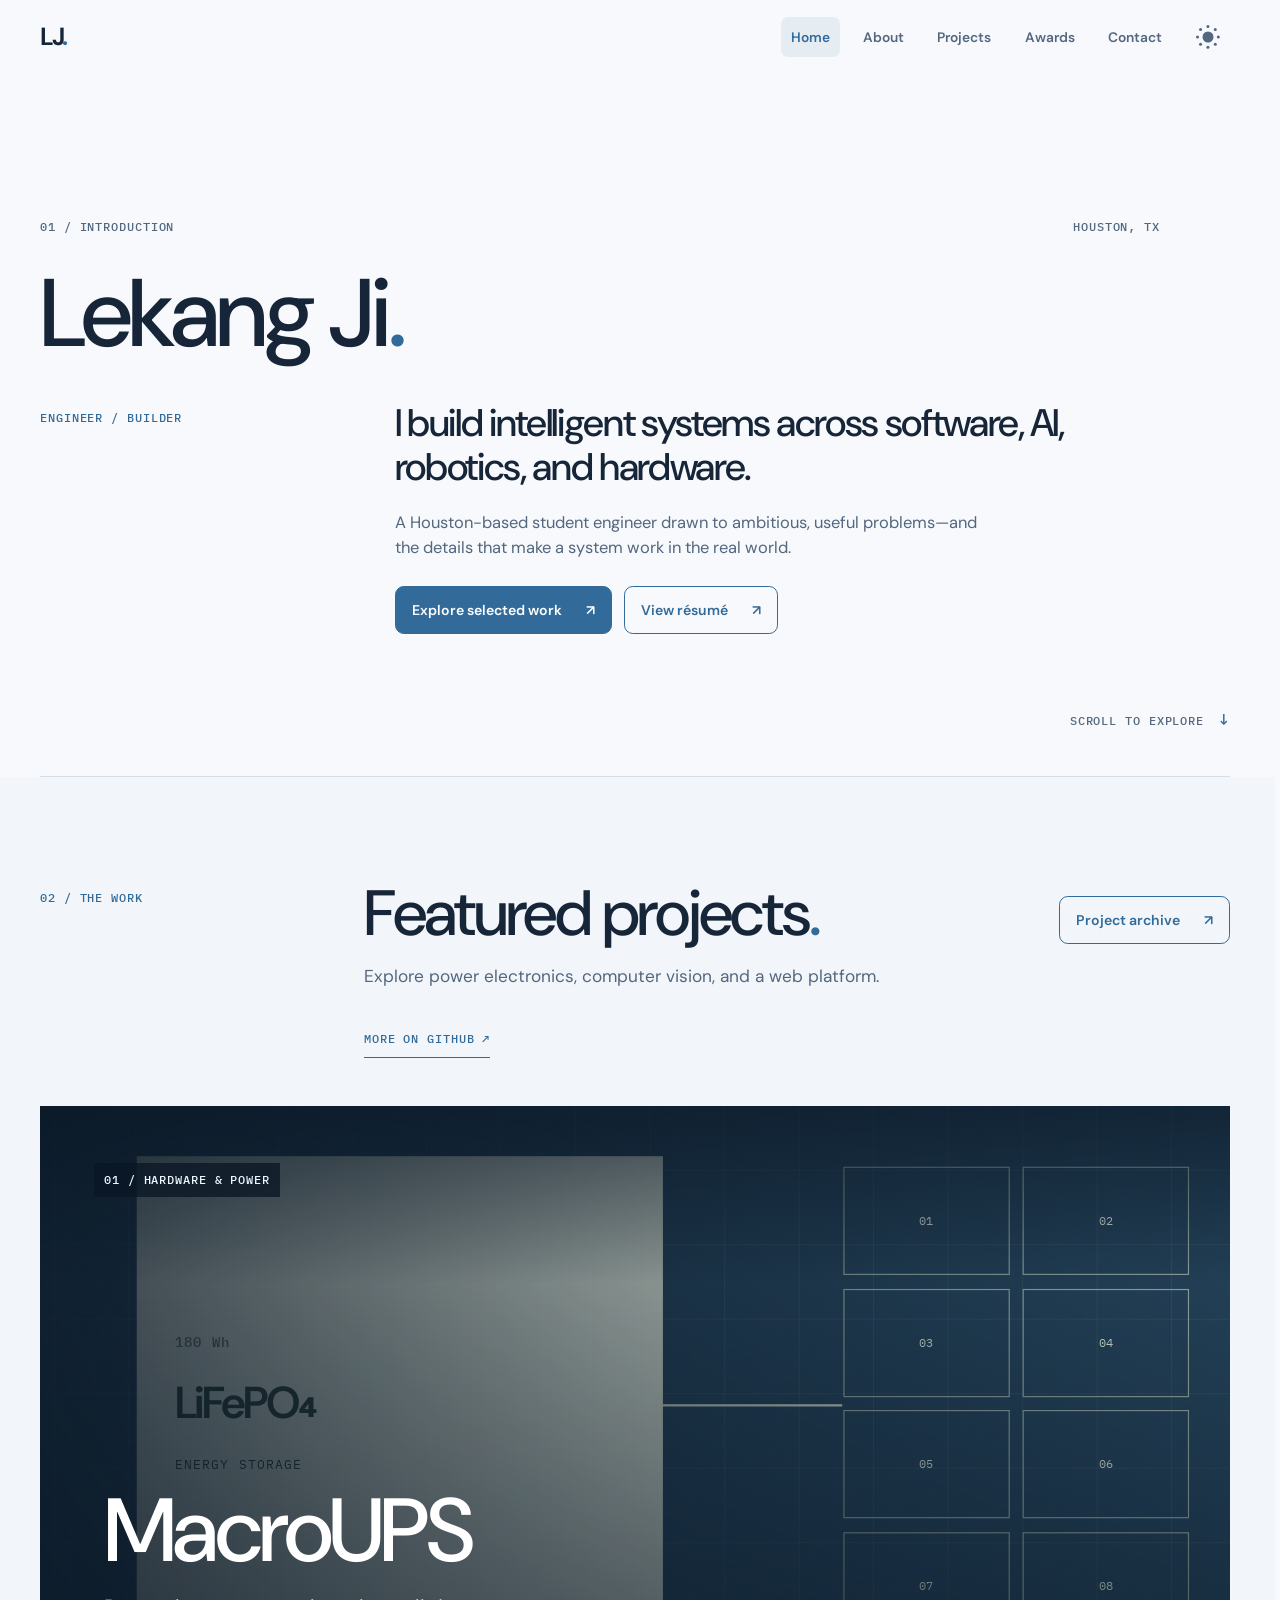
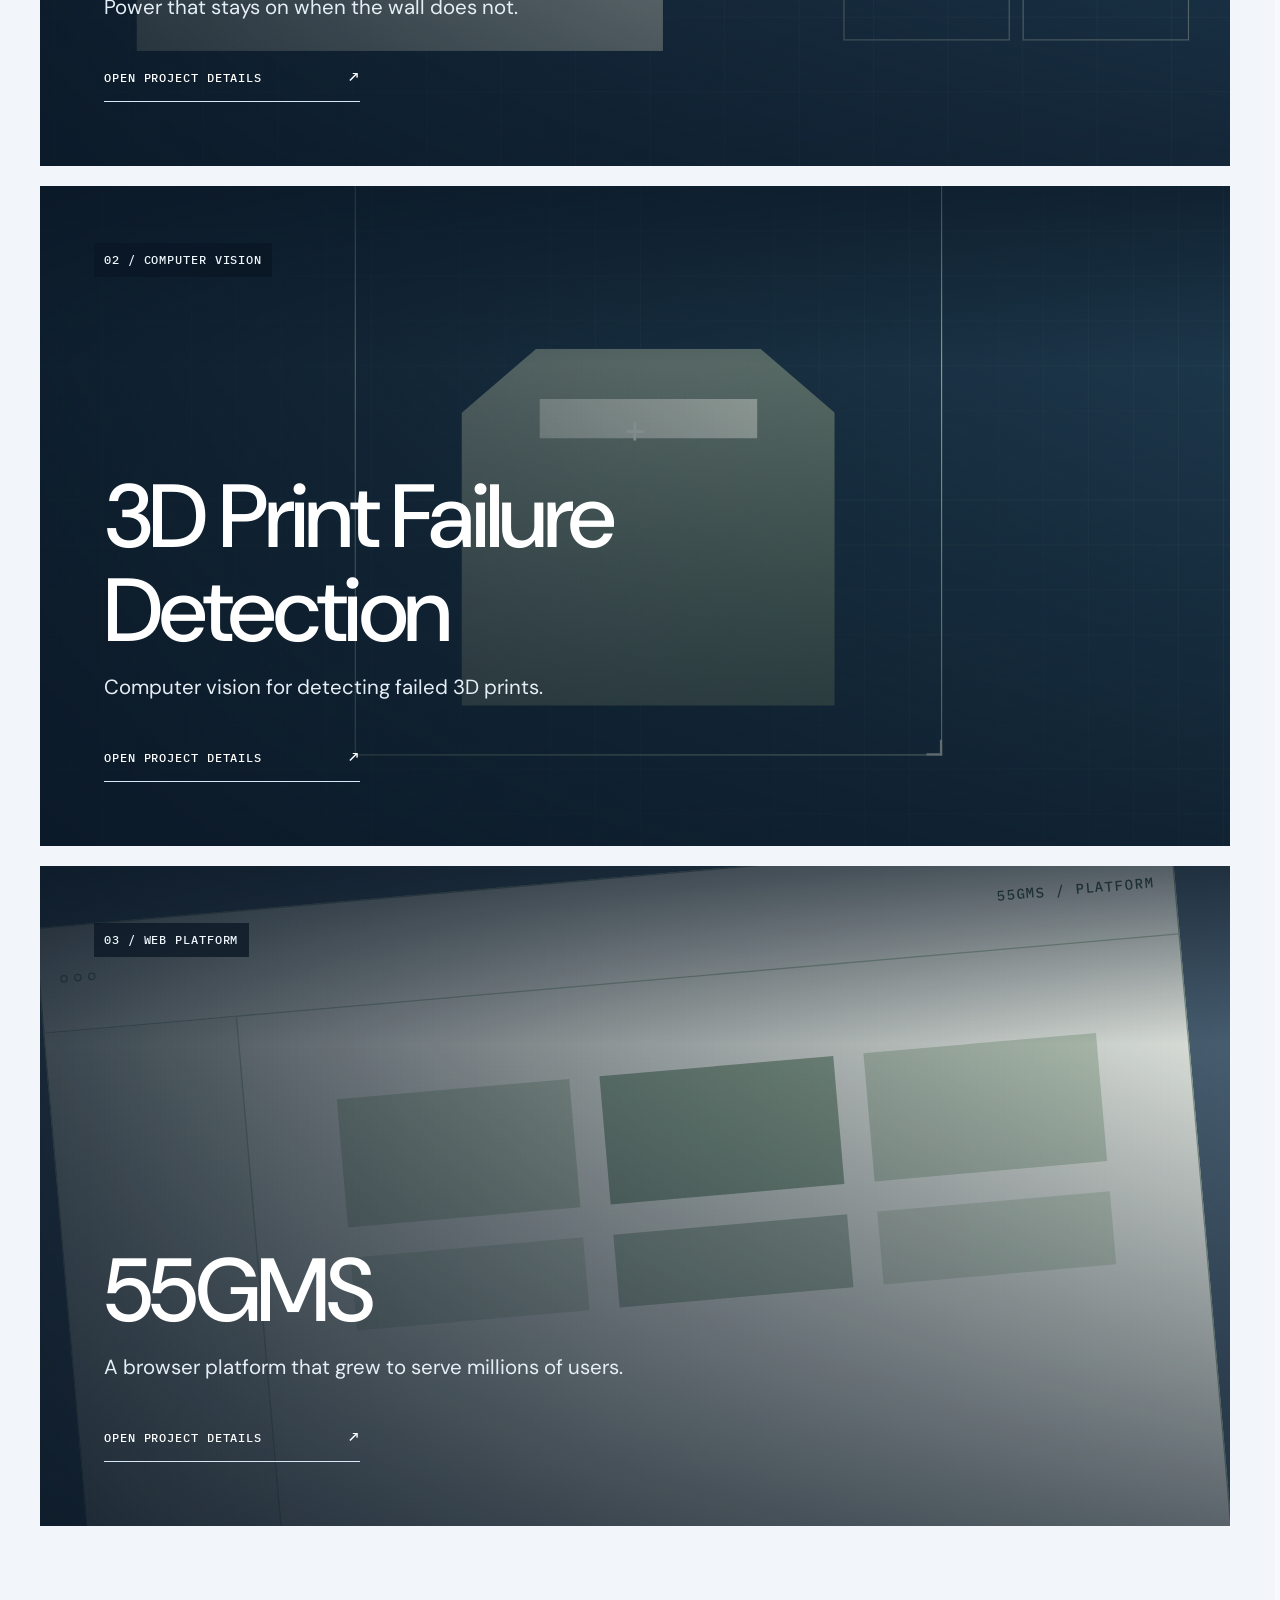
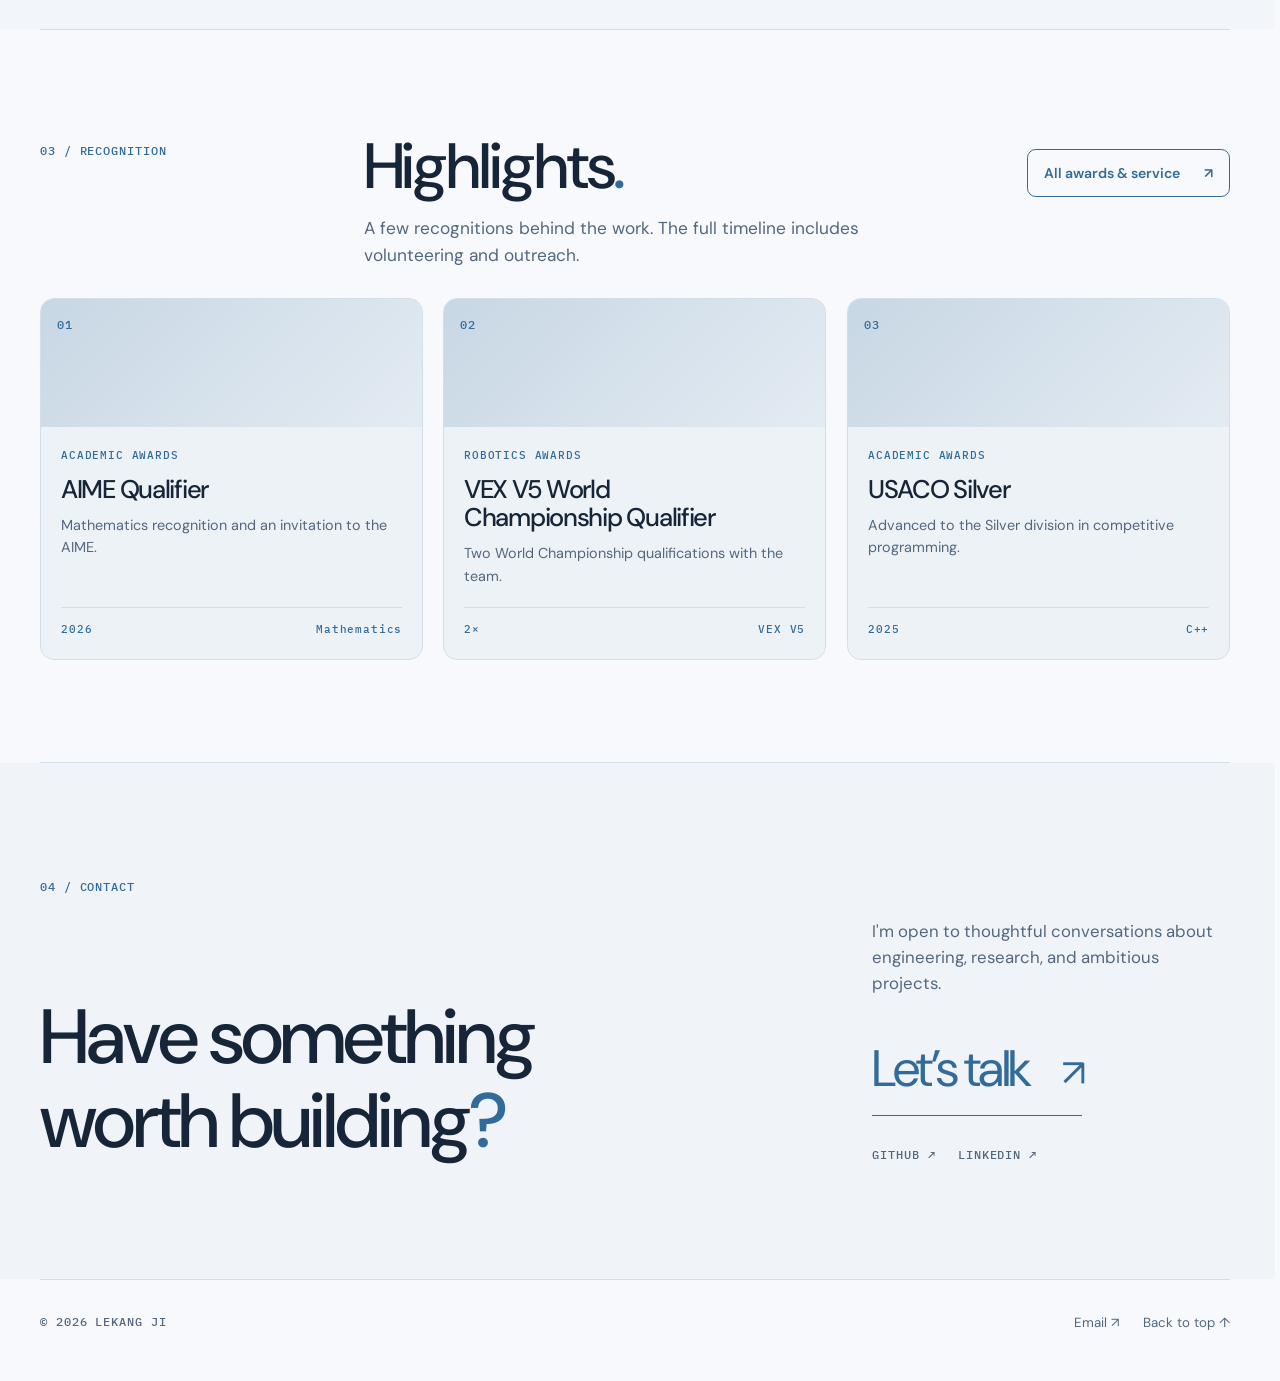
==== index.html @ 9dbe25b4 "Initial commit" ====
<!doctype html>
<html lang="en">
    <head>
        <meta charset="UTF-8" />
        <meta name="viewport" content="width=device-width, initial-scale=1.0" />
        <meta
            name="description"
            content="Lekang Ji is an engineer and builder creating systems across software, AI, robotics, and hardware."
        />
        <title>Home - Lekang Ji</title>
        <link rel="stylesheet" href="style.css?v=5" />
    <link rel="icon" type="image/svg+xml" href="images/favicon.svg" />
        <meta name="theme-color" content="#326b9a" />
        <link rel="canonical" href="https://lekang.cc/" />
        <meta property="og:url" content="https://lekang.cc/" />
        <meta property="og:type" content="website" />
        <meta property="og:site_name" content="Lekang Ji" />
        <meta property="og:title" content="Home - Lekang Ji" />
        <meta property="og:description" content="Lekang Ji is an engineer and builder creating systems across software, AI, robotics, and hardware." />
        <meta name="twitter:card" content="summary" />
        <meta name="twitter:title" content="Home - Lekang Ji" />
        <meta name="twitter:description" content="Lekang Ji is an engineer and builder creating systems across software, AI, robotics, and hardware." />
    </head>
    <body id="top">
    <a class="skip-link" href="#main-content">Skip to content</a>
        <header class="site-header">
            <nav class="site-nav wrap" aria-label="Primary navigation">
                <a class="wordmark" href="#top">LJ<span class="wordmark-dot">.</span></a>
                <div class="nav-links" id="primaryNav">
                    <a href="index.html" aria-current="page">Home</a><a href="about.html">About</a
                    ><a href="projects/index.html">Projects</a
                    ><a href="achievements/index.html">Awards</a><a href="#contact">Contact</a>
                </div>
                <button
                    class="nav-toggle"
                    aria-controls="primaryNav"
                    aria-expanded="false"
                    aria-label="Open navigation"
                    type="button"
                >
                    <span></span>
                </button>
                <button
                    class="theme-toggle"
                    id="themeToggle"
                    aria-label="Switch to dark mode"
                    type="button"
                ></button>
            </nav>
        </header>

        <main id="main-content" tabindex="-1">
            <section class="hero wrap" aria-labelledby="hero-title">
                <div class="hero-index mono">01 / INTRODUCTION <span>HOUSTON, TX</span></div>
                <h1 id="hero-title">Lekang Ji<span class="hero-period">.</span></h1>
                <div class="hero-bottom">
                    <p class="hero-role mono">ENGINEER / BUILDER</p>
                    <div>
                        <p class="hero-statement">
                            I build intelligent systems across software, AI, robotics, and hardware.
                        </p>
                        <p class="hero-context">
                            A Houston-based student engineer drawn to ambitious, useful problems—and
                            the details that make a system work in the real world.
                        </p>
                        <div class="hero-actions">
                            <a class="button-link" href="#work"
                                >Explore selected work <span aria-hidden="true">↗</span></a
                            ><a class="button-link button-link-secondary" href="resume.html"
                                >View résumé <span aria-hidden="true">↗</span></a
                            >
                        </div>
                    </div>
                </div>
                <a class="scroll-link mono" href="#work"
                    >SCROLL TO EXPLORE <span aria-hidden="true">↓</span></a
                >
            </section>

            <section class="work-section wrap" id="work" aria-labelledby="work-title">
                <div class="section-intro">
                    <p class="kicker mono">02 / THE WORK</p>
                    <div class="section-intro-main">
                        <div class="section-intro-heading">
                            <h2 id="work-title">Featured projects<span class="accent-period">.</span></h2>
                            <a class="button-link button-link-secondary" href="projects/index.html">Project archive <span aria-hidden="true">↗</span></a>
                        </div>
                        <p>Explore power electronics, computer vision, and a web platform.</p>
                        <a class="text-action mono section-inline-link" href="https://github.com/lekangji" target="_blank" rel="noopener noreferrer">MORE ON GITHUB ↗</a>
                    </div>
                </div>

                <article class="featured-story">
                    <button class="featured-open" type="button" disabled data-featured-project="macro-ups" aria-label="Open MacroUPS project details">
                        <span class="featured-fallback project-visual visual-ups" aria-hidden="true">
                            <span class="ups-core"><span class="mono">180 Wh</span><strong>LiFePO₄</strong><small>ENERGY STORAGE</small></span>
                            <span class="ups-line"></span>
                            <span class="ups-output"><span>01</span><span>02</span><span>03</span><span>04</span><span>05</span><span>06</span><span>07</span><span>08</span></span>
                        </span>
                        <span class="featured-shade" aria-hidden="true"></span>
                        <span class="featured-content">
                            <span class="featured-meta mono">01 / HARDWARE & POWER</span>
                            <span class="featured-title">MacroUPS</span>
                            <span class="featured-summary">Power that stays on when the wall does not.</span>
                            <span class="featured-cta mono">OPEN PROJECT DETAILS <span aria-hidden="true">↗</span></span>
                        </span>
                    </button>
                </article>

                <article class="featured-story">
                    <button class="featured-open" type="button" disabled data-featured-project="print-failure-detection" aria-label="Open 3D Print Failure Detection project details">
                        <span class="featured-fallback project-visual visual-vision" aria-hidden="true">
                            <span class="vision-grid"></span>
                            <span class="vision-object"><span class="vision-object-top"></span></span>
                            <span class="vision-target"><span class="mono">OBJECT / 01</span></span>
                            <span class="vision-crosshair">+</span>
                        </span>
                        <span class="featured-shade" aria-hidden="true"></span>
                        <span class="featured-content">
                            <span class="featured-meta mono">02 / COMPUTER VISION</span>
                            <span class="featured-title">3D Print Failure Detection</span>
                            <span class="featured-summary">Computer vision for detecting failed 3D prints.</span>
                            <span class="featured-cta mono">OPEN PROJECT DETAILS <span aria-hidden="true">↗</span></span>
                        </span>
                    </button>
                </article>

                <article class="featured-story">
                    <button class="featured-open" type="button" disabled data-featured-project="browser-gaming-platform" aria-label="Open 55GMS project details">
                        <span class="featured-fallback project-visual visual-platform" aria-hidden="true">
                            <span class="browser-shell">
                                <span class="browser-top"><i></i><i></i><i></i><span class="mono">55GMS / PLATFORM</span></span>
                                <span class="browser-content"><span class="browser-side"></span><span class="browser-main"><span class="browser-head"></span><span class="browser-tiles"><span></span><span></span><span></span></span><span class="browser-tiles secondary"><span></span><span></span><span></span></span></span></span>
                            </span>
                        </span>
                        <span class="featured-shade" aria-hidden="true"></span>
                        <span class="featured-content">
                            <span class="featured-meta mono">03 / WEB PLATFORM</span>
                            <span class="featured-title">55GMS</span>
                            <span class="featured-summary">A browser platform that grew to serve millions of users.</span>
                            <span class="featured-cta mono">OPEN PROJECT DETAILS <span aria-hidden="true">↗</span></span>
                        </span>
                    </button>
                </article>

                <noscript><p class="no-script-note">Project panels and highlights require JavaScript. Explore <a href="projects/case-study.html?id=macro-ups">MacroUPS</a>, <a href="projects/case-study.html?id=print-failure-detection">3D Print Failure Detection</a>, and <a href="projects/case-study.html?id=browser-gaming-platform">55GMS</a> on their case-study pages, or <a href="resume.html">read the résumé</a>.</p></noscript>
                <dialog class="featured-panel" id="featuredProjectPanel" aria-labelledby="featuredPanelTitle">
                    <div class="featured-panel-inner">
                        <div class="featured-panel-top">
                            <span class="mono">PROJECT DETAILS</span>
                            <button class="featured-panel-close" type="button" aria-label="Close project details">Close <span aria-hidden="true">×</span></button>
                        </div>
                        <div class="featured-panel-body">
                            <p class="featured-panel-category mono" data-panel-category></p>
                            <h2 id="featuredPanelTitle"></h2>
                            <p class="featured-panel-description" data-panel-description></p>
                            <div class="featured-panel-gallery" data-panel-gallery aria-label="Project images"></div>
                            <h3 class="featured-panel-subhead mono">TECH STACK</h3>
                            <ul class="featured-panel-stack" data-panel-stack></ul>
                            <div class="featured-panel-links" data-panel-links></div>
                        </div>
                    </div>
                </dialog>
                <script type="module" src="scripts/featured-projects.mjs?v=5"></script>
            </section>

            <section
                class="achievement-section wrap"
                id="achievements"
                aria-labelledby="achievements-title"
            >
                <div class="section-intro compact-intro">
                    <p class="kicker mono">03 / RECOGNITION</p>
                    <div class="section-intro-main">
                        <div class="section-intro-heading">
                            <h2 id="achievements-title">
                                Highlights<span class="accent-period">.</span>
                            </h2>
                            <a
                                class="button-link button-link-secondary"
                                href="achievements/index.html"
                                >All awards & service <span aria-hidden="true">↗</span></a
                            >
                        </div>
                        <p>
                            A few recognitions behind the work. The full timeline includes
                            volunteering and outreach.
                        </p>
                    </div>
                </div>
                <div class="project-card-grid" data-awards-featured aria-live="polite">
                    <p class="loading-message">Loading highlights…</p>
                </div>
            </section>

            <section class="contact-section wrap" id="contact" aria-labelledby="contact-title">
                <p class="kicker mono">04 / CONTACT</p>
                <h2 id="contact-title">
                    Have something worth building<span class="accent-period">?</span>
                </h2>
                <div class="contact-action">
                    <p>
                        I'm open to thoughtful conversations about engineering, research, and
                        ambitious projects.
                    </p>
                    <a class="contact-link" href="mailto:contact@lekangji.cc"
                        >Let’s talk <span aria-hidden="true">↗</span></a
                    >
                    <div class="contact-social mono">
                        <a href="https://github.com/lekangji" target="_blank" rel="noreferrer"
                            >GITHUB ↗</a
                        ><a
                            href="https://www.linkedin.com/in/lekangji/"
                            target="_blank"
                            rel="noreferrer"
                            >LINKEDIN ↗</a
                        >
                    </div>
                </div>
            </section>
        </main>

        <footer class="site-footer wrap">
            <span class="mono">© <span id="year">2026</span> LEKANG JI</span>
            <div>
                <a href="mailto:contact@lekangji.cc">Email ↗</a><a href="#top">Back to top ↑</a>
            </div>
        </footer>
        <script type="module" src="script.js?v=5"></script>
    </body>
</html>
---- style.css ----
@import url("https://fonts.googleapis.com/css2?family=DM+Sans:wght@400;500;600;700&family=IBM+Plex+Mono:wght@400;500;600&display=swap");

:root {
    color-scheme: light;
    --bg: #f7f9fc;
    --paper: #edf2f7;
    --ink: #172538;
    --muted: #53677f;
    --line: #d4dee8;
    --accent: #326b9a;
    --accent-ink: #fff;
    --visual-dark: #1b334d;
    --max: 1280px;
    --header-height: 74px;
    --ease-out: cubic-bezier(.16, 1, .3, 1);
}
[data-theme="dark"] {
    color-scheme: dark;
    --bg: #0d1118;
    --paper: #171e28;
    --ink: #ecf4fd;
    --muted: #a7b6c6;
    --line: #303b48;
    --accent: #91bfe8;
    --accent-ink: #0d1118;
    --visual-dark: #172b40;
}
@media (prefers-color-scheme: dark) {
    :root:not([data-theme]) { color-scheme: dark; --bg: #0d1118; --paper: #171e28; --ink: #edf3fa; --muted: #aebac8; --line: #303b48; --accent: #91bfe8; --accent-ink: #0d1118; --visual-dark: #172b40; }
}
* { box-sizing: border-box; }
html { scroll-behavior: smooth; scroll-padding-top: 5rem; scrollbar-gutter: stable; }
body { margin: 0; overflow-x: clip; background: var(--bg); color: var(--ink); font-family: "DM Sans", Arial, sans-serif; font-size: 1rem; line-height: 1.6; -webkit-font-smoothing: antialiased; text-rendering: optimizeLegibility; }
main { animation: page-in .5s var(--ease-out) both; }
@keyframes page-in { from { opacity: .94; transform: translateY(8px); filter: blur(2px); } to { opacity: 1; transform: none; filter: none; } }
button, a { -webkit-tap-highlight-color: transparent; }
a { color: inherit; }
a:focus-visible, button:focus-visible { outline: 2px solid var(--accent); outline-offset: 4px; }
button { font: inherit; }
::selection { background: var(--accent); color: var(--accent-ink); }
* { scrollbar-width: thin; scrollbar-color: var(--muted) transparent; }
*::-webkit-scrollbar { width: 10px; height: 10px; }
*::-webkit-scrollbar-thumb { border: 3px solid transparent; border-radius: 999px; background: var(--muted); background-clip: padding-box; }
.wrap { width: min(calc(100% - 5rem), var(--max)); margin-inline: auto; }
.mono { font-family: "IBM Plex Mono", ui-monospace, monospace; font-size: .75rem; font-weight: 500; letter-spacing: .075em; }
.kicker { margin: 0 0 1.35rem; color: var(--accent); text-transform: uppercase; }
h1, h2, h3, p { margin-top: 0; }
h1, h2, h3 { font-weight: 500; letter-spacing: -.035em; line-height: 1.1; text-wrap: balance; overflow-wrap: anywhere; }
p { line-height: 1.55; }
.accent-period, .wordmark-dot, .hero-period { color: var(--accent); }
.skip-link { position: fixed; top: .5rem; left: 1rem; z-index: 100; padding: .7rem 1rem; border-radius: .5rem; background: var(--accent); color: var(--accent-ink); transform: translateY(-200%); }
.skip-link:focus { transform: none; }
.no-script-note { padding-block: 1.5rem; color: var(--muted); }
html:not(.theme-ready) .theme-toggle { display: none; }
html:not(.nav-ready) .nav-toggle { display: none; }
html:not(.nav-ready) .loading-message { display: none; }
.print-contact { display: none; }

/* Navigation */
.site-header { position: sticky; top: 0; z-index: 30; border-bottom: 1px solid transparent; background: color-mix(in srgb, var(--bg) 82%, transparent); backdrop-filter: blur(18px); -webkit-backdrop-filter: blur(18px); transition: background-color .25s ease, border-color .25s ease; }
.site-header.is-scrolled { background: color-mix(in srgb, var(--bg) 95%, transparent); border-bottom-color: var(--line); }
.site-nav { position: relative; display: flex; align-items: center; min-height: var(--header-height); gap: .9rem; }
.wordmark { flex: 0 0 auto; margin-right: auto; font-size: 1.55rem; font-weight: 700; letter-spacing: -.1em; line-height: 1; text-decoration: none; }
.nav-links { display: flex; align-items: center; gap: clamp(.45rem, 1.1vw, 1.2rem); min-width: 0; overflow-x: auto; scrollbar-width: none; }
.nav-links::-webkit-scrollbar { display: none; }
.nav-links a { position: relative; flex: 0 0 auto; padding: .55rem .6rem; border-radius: .45rem; color: var(--muted); font-size: .86rem; font-weight: 600; text-decoration: none; white-space: nowrap; transition: color .2s ease, background-color .2s ease; }
.nav-links a::after { content: ""; position: absolute; left: 0; right: 100%; bottom: -.28rem; height: 1px; background: var(--accent); transition: right .2s ease; }
.nav-links a:hover, .nav-links a[aria-current="page"] { color: var(--accent); background: color-mix(in srgb, var(--accent) 9%, transparent); }
.nav-links a:hover::after, .nav-links a[aria-current="page"]::after { right: 0; }
.theme-toggle, .nav-toggle { position: relative; flex: 0 0 auto; width: 2.75rem; height: 2.75rem; padding: 0; border: 0; border-radius: .6rem; background: transparent; color: var(--muted); cursor: pointer; transition: color .2s ease, background-color .2s ease; }
.theme-toggle:hover, .nav-toggle:hover { color: var(--accent); background: color-mix(in srgb, var(--accent) 9%, transparent); }
.theme-toggle::before { content: ""; position: absolute; inset: 50% auto auto 50%; width: 1.25rem; height: 1.25rem; border-radius: 50%; box-shadow: inset 0 0 0 .625rem currentColor; transform: translate(-50%, -50%) scale(.55) rotate(0deg); transition: transform .5s var(--ease-out), box-shadow .5s ease; }
.theme-toggle::after { content: ""; position: absolute; inset: 50% auto auto 50%; width: .2rem; height: .2rem; border-radius: 50%; background: currentColor; box-shadow: 0 -.65rem 0 currentColor, .46rem -.46rem 0 currentColor, .65rem 0 0 currentColor, .46rem .46rem 0 currentColor, 0 .65rem 0 currentColor, -.46rem .46rem 0 currentColor, -.65rem 0 0 currentColor, -.46rem -.46rem 0 currentColor; transform: translate(-50%, -50%) rotate(0deg); transition: transform .5s var(--ease-out), opacity .25s ease; }
[data-theme="dark"] .theme-toggle::before { box-shadow: inset .4rem .15rem 0 0 currentColor; transform: translate(-50%, -50%) scale(1) rotate(180deg); }
[data-theme="dark"] .theme-toggle::after { opacity: 0; transform: translate(-50%, -50%) rotate(180deg) scale(.5); }
.nav-toggle { display: none; }

/* Intro */
.hero { position: relative; min-height: min(78svh, 780px); display: flex; flex-direction: column; justify-content: center; padding-block: clamp(4rem, 7vw, 6.5rem) clamp(5rem, 7vw, 6.5rem); border-bottom: 1px solid var(--line); }
.hero-index { display: flex; justify-content: space-between; max-width: 70rem; color: var(--muted); }
.hero h1 { margin: 2rem 0 2.6rem; font-size: clamp(4.75rem, 9vw, 6rem); line-height: .95; }
.hero-bottom { display: grid; grid-template-columns: minmax(170px, .38fr) minmax(0, 1fr); gap: clamp(2rem, 5vw, 5rem); max-width: 70rem; }
.hero-role { padding-top: .5rem; color: var(--accent); }
.hero-statement { max-width: 44rem; margin-bottom: 1.25rem; font-size: clamp(1.75rem, 3vw, 2.7rem); font-weight: 500; letter-spacing: -.035em; line-height: 1.16; }
.hero-context { max-width: 38rem; color: var(--muted); font-size: 1.03rem; }
.hero-actions { display: flex; flex-wrap: wrap; gap: .75rem; margin-top: 1.6rem; }
.button-link { display: inline-flex; align-items: center; justify-content: space-between; gap: 1.5rem; min-height: 3rem; padding: .72rem 1rem; border: 1px solid var(--accent); border-radius: .55rem; background: var(--accent); color: var(--accent-ink); font-size: .88rem; font-weight: 600; text-decoration: none; transition: background-color .2s ease, color .2s ease, transform .3s var(--ease-out), border-color .2s ease; }
.button-link:hover { background: color-mix(in srgb, var(--accent) 75%, var(--ink)); transform: translateY(-2px); }
.button-link-secondary { background: transparent; color: var(--accent); }
.button-link-secondary:hover { background: color-mix(in srgb, var(--accent) 10%, transparent); color: var(--accent); }
.scroll-link { position: absolute; right: 0; bottom: 2.7rem; color: var(--muted); text-decoration: none; transition: color .2s ease; }
.scroll-link span { display: inline-block; margin-left: .45rem; color: var(--accent); font-size: 1rem; transition: transform .2s ease; }
.scroll-link:hover { color: var(--ink); }
.scroll-link:hover span { transform: translateY(4px); }

/* Work */
.work-section { padding-block: clamp(4.5rem, 8vw, 7rem); }
.work-section, .contact-section, .about-timeline, .archive-section:nth-child(even), .resume-section:nth-of-type(even) { position: relative; isolation: isolate; }
.work-section::before, .contact-section::before, .about-timeline::before, .archive-section:nth-child(even)::before, .resume-section:nth-of-type(even)::before { content: ""; position: absolute; z-index: -1; top: 0; bottom: 0; left: 50%; width: 100vw; transform: translateX(-50%); background: color-mix(in srgb, var(--paper) 48%, var(--bg)); }
.contact-section::before, .about-timeline::before { background: color-mix(in srgb, var(--paper) 72%, var(--bg)); }
.section-intro { display: grid; grid-template-columns: minmax(150px, .3fr) minmax(0, 1fr); gap: clamp(2rem, 5vw, 5rem); margin-bottom: 3rem; }
.section-intro .kicker { padding-top: .6rem; }
.section-intro-heading { display: flex; flex-wrap: wrap; align-items: end; justify-content: space-between; gap: 1rem 2rem; }
.section-intro h2 { margin-bottom: 0; font-size: clamp(3.25rem, 5vw, 4.75rem); }
.section-intro-heading .button-link { flex: 0 0 auto; margin-bottom: .35rem; }
.section-intro-main > p { max-width: 35rem; margin: .8rem 0 0; color: var(--muted); font-size: 1.08rem; }
.section-inline-link { margin-top: .75rem; }
.work-feature { border-top: 1px solid var(--line); }
.work-feature:last-of-type { border-bottom: 1px solid var(--line); }
.feature-link { display: grid; grid-template-columns: minmax(0, .8fr) minmax(0, 1.2fr); gap: clamp(2.5rem, 6vw, 6rem); align-items: center; padding-block: clamp(2.5rem, 4vw, 4rem); text-decoration: none; }
.work-feature:nth-of-type(even) .feature-copy { order: 2; }
.work-feature:nth-of-type(even) .project-visual { order: 1; }
.feature-meta { margin-bottom: 1.2rem; color: var(--accent); }
.feature-copy h3 { max-width: 10ch; margin-bottom: 1rem; font-size: clamp(2.8rem, 4.5vw, 4rem); transition: color .25s ease; }
.feature-link:hover .feature-copy h3, .feature-link:focus-visible .feature-copy h3 { color: var(--accent); }
.feature-copy > p:not(.feature-meta) { max-width: 32rem; color: var(--muted); font-size: clamp(1.05rem, 1.5vw, 1.26rem); line-height: 1.52; }
.feature-action { display: inline-flex; justify-content: space-between; gap: 2rem; min-width: 14rem; margin-top: 1rem; padding-bottom: .6rem; border-bottom: 1px solid var(--accent); color: var(--accent); }
.feature-action span { font-size: 1rem; transition: transform .2s ease; }
.feature-link:hover .feature-action span { transform: translate(3px, -3px); }
.text-action { display: inline-flex; align-items: center; gap: .7rem; margin-top: 2.5rem; padding-bottom: .55rem; border-bottom: 1px solid var(--accent); color: var(--accent); text-decoration: none; transition: gap .2s ease, color .2s ease; }
.text-action:hover { gap: 1.1rem; color: var(--ink); }
.project-visual { position: relative; display: flex; flex-direction: column; justify-content: space-between; min-height: clamp(300px, 30vw, 400px); overflow: hidden; padding: clamp(1.2rem, 2.2vw, 2rem); color: #e9f0e8; background: var(--visual-dark); filter: hue-rotate(55deg) saturate(.82); isolation: isolate; transition: transform .45s var(--ease-out), filter .35s ease; }
.feature-link:hover .project-visual { transform: scale(1.012); filter: hue-rotate(70deg) saturate(1.05); }
.visual-label, .visual-foot { position: relative; z-index: 3; font-size: .7rem; }
.visual-foot { align-self: flex-end; }

/* Schematic-style visuals for the selected work. */
.visual-ups { background: #34463f; }
.visual-ups::before { content: ""; position: absolute; inset: 0; background: linear-gradient(90deg, transparent 49.8%, #ffffff18 50%, transparent 50.2%), linear-gradient(transparent 49.8%, #ffffff18 50%, transparent 50.2%); background-size: 64px 64px; opacity: .7; }
.ups-core { position: absolute; z-index: 2; top: 24%; left: 14%; display: flex; flex-direction: column; justify-content: center; width: 38%; height: 48%; padding: 2rem; border: 1px solid #c9d8c470; background: #d8e1d4; color: #31453b; }
.ups-core span { color: #597467; }
.ups-core strong { margin-block: .8rem; font-size: clamp(1.5rem, 3vw, 3rem); font-weight: 600; letter-spacing: -.06em; }
.ups-core small { font-family: "IBM Plex Mono", monospace; font-size: .7rem; letter-spacing: .075em; }
.ups-line { position: absolute; top: 48%; left: 52%; width: 13%; border-top: 2px solid #c9d8c4; }
.ups-output { position: absolute; top: 25%; right: 10%; display: grid; grid-template-columns: repeat(2, 1fr); gap: .7rem; width: 25%; height: 46%; }
.ups-output span { display: grid; place-items: center; border: 1px solid #d4e3d0a6; color: #e3eee0; font: .62rem "IBM Plex Mono", monospace; }
.visual-vision { background: #29342f; }
.vision-grid { position: absolute; inset: 0; background: repeating-linear-gradient(0deg, transparent 0 39px, #a9c2a213 40px), repeating-linear-gradient(90deg, transparent 0 39px, #a9c2a213 40px); }
.vision-object { position: absolute; left: 37%; bottom: 20%; width: 28%; height: 36%; background: linear-gradient(135deg, #98a99d, #5c7565); clip-path: polygon(20% 0, 80% 0, 100% 18%, 100% 100%, 0 100%, 0 18%); box-shadow: 0 0 30px #0005; }
.vision-object-top { position: absolute; left: 21%; top: 14%; width: 58%; height: 11%; background: #d4dfd0; }
.vision-target { position: absolute; left: 29%; top: 26%; width: 44%; height: 59%; border: 1px solid #b4cfb0; }
.vision-target::before, .vision-target::after { content: ""; position: absolute; width: 12px; height: 12px; border-color: #d4e7cb; }
.vision-target::before { top: -1px; left: -1px; border-top: 2px solid; border-left: 2px solid; }
.vision-target::after { bottom: -1px; right: -1px; border-bottom: 2px solid; border-right: 2px solid; }
.vision-target span { position: absolute; top: -1.45rem; left: 0; color: #d4e7cb; font-size: .7rem; }
.vision-crosshair { position: absolute; top: 52%; left: 50%; color: #e3eee0; font: 2rem "IBM Plex Mono", monospace; transform: translate(-50%, -50%); }
.visual-platform { background: #d9dfd6; color: #415d4d; }
.browser-shell { position: absolute; top: 17%; left: 12%; width: 76%; height: 67%; border: 1px solid #8fa593; background: #edf1e9; }
.browser-top { display: flex; align-items: center; gap: 5px; height: 14%; padding: .35rem 1rem; border-bottom: 1px solid #adc0ad; }
.browser-top i { width: 6px; height: 6px; border: 1px solid #79967f; border-radius: 50%; }
.browser-top span { margin-left: auto; font-size: .7rem; }
.browser-content { display: flex; height: 86%; }
.browser-side { width: 17%; border-right: 1px solid #adc0ad; background: #e2e9df; }
.browser-main { flex: 1; padding: 8%; }
.browser-head { width: 63%; height: 18%; margin-bottom: 12%; background: #829e87; }
.browser-tiles { display: flex; gap: 4%; height: 28%; }
.browser-tiles span { flex: 1; background: #c1d0be; }
.browser-tiles span:nth-child(2) { background: #91a994; }
.browser-tiles.secondary { height: 16%; margin-top: 4%; opacity: .7; }

/* Featured projects: image-led stories and their detail panel. */
.featured-story + .featured-story { margin-top: 1.25rem; }
.featured-open { position: relative; display: block; width: 100%; min-height: clamp(470px, 54vw, 660px); overflow: hidden; padding: 0; border: 0; background: var(--visual-dark); color: #fff; text-align: left; cursor: pointer; isolation: isolate; }
.featured-open:focus-visible { outline: 3px solid var(--accent); outline-offset: 4px; }
.featured-fallback, .featured-image { position: absolute; inset: -17% 0; width: 100%; height: 134%; transform: translate3d(0, var(--featured-shift, 0px), 0) scale(var(--featured-scale, 1.12)); transform-origin: center; transition: transform .12s linear, opacity .4s ease; }
.featured-fallback { min-height: 0; padding: 0; filter: none; }
.featured-image { display: block; object-fit: cover; opacity: 0; transition: transform .12s linear, opacity .5s ease, filter .35s ease; }
.featured-open.has-featured-image .featured-image { opacity: 1; }
.featured-open.has-featured-image .featured-fallback { opacity: 0; }
.featured-shade { position: absolute; z-index: 4; inset: 0; background: linear-gradient(180deg, rgba(10, 23, 37, .64), transparent 27%, rgba(10, 23, 37, .62) 100%), linear-gradient(90deg, rgba(10, 23, 37, .78) 0%, rgba(10, 23, 37, .42) 48%, rgba(10, 23, 37, .08) 100%); }
.featured-content { position: relative; z-index: 5; display: flex; flex-direction: column; align-items: flex-start; justify-content: flex-end; min-height: inherit; max-width: 48rem; padding: clamp(1.5rem, 5vw, 4.5rem); }
.featured-meta { margin: -.45rem 0 auto -.65rem; padding: .45rem .65rem; background: rgba(10, 23, 37, .78); color: #eff7ff; }
.featured-title { display: block; max-width: 13ch; margin-top: 4rem; font-size: clamp(3.5rem, 7vw, 6rem); font-weight: 500; letter-spacing: -.04em; line-height: 1.04; text-wrap: balance; overflow-wrap: anywhere; }
.featured-summary { display: block; max-width: 34rem; margin-top: 1rem; font-size: clamp(1.05rem, 1.6vw, 1.3rem); line-height: 1.4; color: #e5edf5; }
.featured-cta { display: inline-flex; align-items: center; justify-content: space-between; gap: 2rem; min-width: 16rem; margin-top: 2rem; padding: .7rem 0; border-bottom: 1px solid #d6e8f8; color: #fff; }
.featured-cta span { font-size: 1rem; transition: transform .25s var(--ease-out); }
.featured-open:hover .featured-cta span, .featured-open:focus-visible .featured-cta span { transform: translate(4px, -4px); }
.featured-open:hover .featured-image { filter: saturate(1.1) contrast(1.03); }
.featured-open .visual-platform { background: #4c6375; }
.featured-open .browser-shell { transform: rotate(-5deg) scale(1.1); }
.featured-open .visual-ups { background: #25435a; }
.featured-open .visual-vision { background: #1e3a4d; }

body.featured-panel-open { overflow: hidden; }
.featured-panel { position: fixed; inset: 0 0 0 auto; width: min(560px, 100%); max-width: none; height: 100dvh; max-height: none; margin: 0; padding: 0; overflow-x: hidden; overflow-y: auto; border: 0; border-left: 1px solid var(--line); background: var(--bg); color: var(--ink); box-shadow: -18px 0 50px rgba(8, 20, 33, .2); }
.featured-panel[open] { animation: featured-panel-in .38s var(--ease-out) both; }
.featured-panel::backdrop { background: rgba(9, 19, 31, .58); }
@keyframes featured-panel-in { from { opacity: .9; transform: translateX(48px); } to { opacity: 1; transform: translateX(0); } }
.featured-panel-inner { min-height: 100%; }
.featured-panel-top { position: sticky; top: 0; z-index: 2; display: flex; justify-content: space-between; align-items: center; gap: 1rem; min-height: 4.5rem; padding: .75rem clamp(1.25rem, 4vw, 2.5rem); border-bottom: 1px solid var(--line); background: color-mix(in srgb, var(--bg) 96%, transparent); backdrop-filter: blur(14px); color: var(--accent); }
.featured-panel-close { display: inline-flex; align-items: center; gap: .75rem; padding: .4rem 0 .4rem .5rem; border: 0; background: transparent; color: var(--ink); cursor: pointer; }
.featured-panel-close span { font-size: 1.6rem; line-height: 1; }
.featured-panel-close { min-height: 2.75rem; border-radius: .55rem; }
.featured-panel-body { padding: clamp(2rem, 5vw, 3rem) clamp(1.25rem, 4vw, 2.5rem) 4rem; }
.featured-panel-category { margin-bottom: 1rem; color: var(--accent); text-transform: uppercase; }
.featured-panel h2 { margin-bottom: 1.25rem; font-size: clamp(2.75rem, 5vw, 4rem); }
.featured-panel-description { max-width: 42ch; margin-bottom: 2rem; color: var(--muted); font-size: 1.1rem; }
.featured-panel-gallery { display: grid; gap: .75rem; margin-bottom: 2rem; }
.featured-panel-gallery figure { margin: 0; }
.featured-panel-gallery img, .case-media img { display: block; width: 100%; aspect-ratio: 4 / 3; max-height: 420px; object-fit: contain; background: var(--paper); border: 1px solid var(--line); border-radius: .55rem; opacity: 0; }
.featured-panel-gallery .is-loaded img, .case-media.is-loaded img { opacity: 1; }
.case-media { margin: 2rem 0 0; max-width: 48rem; }
.case-media figcaption { margin-top: .5rem; color: var(--muted); font-size: .85rem; }
.featured-panel-gallery figcaption, .featured-media-note { margin: .5rem 0 0; color: var(--muted); font-size: .8rem; }
.featured-panel-fallback { position: relative; inset: auto; width: 100%; height: 280px; transform: none; overflow: hidden; }
.featured-panel-fallback .browser-shell { transform: scale(.9); }
.featured-panel-subhead { margin-bottom: .8rem; color: var(--accent); }
.featured-panel-stack { display: flex; flex-wrap: wrap; gap: .5rem; margin: 0 0 2rem; padding: 0; list-style: none; }
.featured-panel-stack li { padding: .5rem .75rem; border: 1px solid var(--line); border-radius: .35rem; background: var(--paper); font-size: .82rem; }
.featured-panel-links { display: grid; gap: .6rem; }
.featured-panel-link { display: flex; align-items: center; min-height: 3.25rem; padding: .7rem 1rem; border: 1px solid var(--accent); border-radius: .5rem; color: var(--accent); font-size: .9rem; font-weight: 600; text-decoration: none; transition: background .2s ease, color .2s ease; }
.featured-panel-link:first-child { background: var(--accent); color: var(--accent-ink); }
.featured-panel-link:hover { background: color-mix(in srgb, var(--accent) 12%, var(--bg)); }
.featured-panel-link:first-child:hover { background: color-mix(in srgb, var(--accent) 78%, var(--ink)); }

/* Contact */
.contact-section { display: grid; grid-template-columns: minmax(0, 1.35fr) minmax(280px, .65fr); column-gap: clamp(3rem, 7vw, 7rem); align-items: end; padding-block: clamp(5rem, 9vw, 8rem); border-top: 1px solid var(--line); }
.contact-section .kicker { grid-column: 1 / -1; }
.contact-section h2 { max-width: 12ch; margin-bottom: 0; font-size: clamp(3.5rem, 6vw, 5.5rem); }
.contact-action p { max-width: 22rem; margin-bottom: .5rem; color: var(--muted); font-size: 1.05rem; }
.contact-link { display: inline-flex; gap: 2rem; align-items: baseline; margin-top: 1.5rem; padding-bottom: .3rem; border-bottom: 1px solid var(--accent); color: var(--accent); font-size: clamp(2rem, 4vw, 4rem); letter-spacing: -.05em; text-decoration: none; }
.contact-link span { font-size: .75em; transition: transform .2s ease; }
.contact-link:hover span { transform: translate(5px, -5px); }
.contact-social { display: flex; flex-wrap: wrap; gap: 1.4rem; margin-top: 1.8rem; }
.contact-social a { color: var(--muted); text-decoration: none; transition: color .2s ease; }
.contact-social a:hover { color: var(--accent); }
.site-footer { display: flex; justify-content: space-between; gap: 2rem; padding-block: 2rem 3rem; border-top: 1px solid var(--line); color: var(--muted); }
.archive-page .site-footer { border-top: 0; }
.site-footer > div { display: flex; flex-wrap: wrap; gap: 1.5rem; }
.site-footer a { font-size: .83rem; text-decoration: none; }
.site-footer a:hover { color: var(--accent); }

/* Recognition preview */
.achievement-section { padding-block: clamp(4.5rem, 8vw, 7rem); border-top: 1px solid var(--line); }
.compact-intro { margin-bottom: 1.8rem; }
.award-featured { padding-block: 2rem 3rem; }
.award-featured .kicker { margin-bottom: 1.2rem; }

/* Archive */
.page-hero { padding-block: clamp(5rem, 8vw, 7rem) clamp(3.5rem, 6vw, 5rem); border-bottom: 1px solid var(--line); }
.page-hero h1 { max-width: 1000px; margin-bottom: 1.5rem; font-size: clamp(3.7rem, 6.5vw, 6rem); }
.page-hero > p:not(.kicker) { max-width: 45rem; color: var(--muted); font-size: clamp(1.15rem, 1.8vw, 1.55rem); }
.page-hero-actions { display: flex; flex-wrap: wrap; gap: 1rem 2rem; }
.page-hero-actions .text-action { margin-top: 1rem; }
.archive-nav { position: sticky; top: var(--header-height); z-index: 20; display: flex; gap: clamp(1rem, 3vw, 3rem); overflow-x: auto; padding-block: 1.05rem; border-bottom: 1px solid var(--line); background: color-mix(in srgb, var(--bg) 96%, transparent); backdrop-filter: blur(14px); scrollbar-width: none; }
.archive-nav::-webkit-scrollbar { display: none; }
.archive-nav a { flex: 0 0 auto; color: var(--muted); text-decoration: none; }
.archive-nav a:hover, .archive-nav a:focus-visible, .archive-nav a[aria-current="location"] { color: var(--accent); }
.archive-nav a[aria-current="location"] { text-decoration: underline; text-underline-offset: .45rem; }
.archive-content { padding-bottom: 0; }
.archive-section { padding-block: clamp(4.5rem, 8vw, 7rem); border-bottom: 1px solid var(--line); scroll-margin-top: 8rem; }
.archive-section:last-child { border-bottom: 0; }
.archive-section-head { display: grid; grid-template-columns: minmax(150px, .35fr) minmax(0, 1fr); gap: 2rem; align-items: start; margin-bottom: 1.6rem; }
.archive-section-head .kicker { padding-top: .5rem; }
.archive-section-head h2 { max-width: 16ch; font-size: clamp(2.8rem, 4vw, 4rem); }
.project-card-grid { display: grid; grid-template-columns: repeat(3, minmax(0, 1fr)); gap: 1.25rem; }
.project-card { min-width: 0; overflow: hidden; border: 1px solid var(--line); border-radius: .875rem; background: var(--paper); transform: perspective(900px); transition: transform .35s var(--ease-out), border-color .25s ease, background-color .25s ease; }
.project-card:focus-within { border-color: var(--accent); }
.project-card-inner { display: flex; height: 100%; flex-direction: column; color: inherit; text-decoration: none; }
.project-card-visual { position: relative; display: flex; min-height: 128px; align-items: flex-start; padding: 1rem; overflow: hidden; background: linear-gradient(135deg, color-mix(in srgb, var(--accent) 20%, var(--paper)), color-mix(in srgb, var(--accent) 5%, var(--paper))); transition: filter .25s ease; }
.project-card-visual::before { content: ""; position: absolute; inset: 0; background: linear-gradient(90deg, transparent 49.5%, color-mix(in srgb, var(--accent) 18%, transparent) 50%, transparent 50.5%), linear-gradient(transparent 49.5%, color-mix(in srgb, var(--accent) 18%, transparent) 50%, transparent 50.5%); background-size: 34px 34px; }
.project-card-visual > span { position: relative; z-index: 1; color: var(--accent); }
.project-card-image { position: absolute; inset: 0; width: 100%; height: 100%; object-fit: cover; transform: scale(1.02); transition: transform .2s ease, filter .25s ease; }
.project-card-body { display: flex; min-height: 230px; flex: 1; flex-direction: column; padding: 1.25rem; }
.project-card-meta { margin-bottom: .7rem; color: var(--accent); font-size: .7rem; text-transform: uppercase; }
.project-card-body h3 { margin-bottom: .65rem; font-size: clamp(1.4rem, 2vw, 1.9rem); letter-spacing: -.05em; }
.project-card-description { margin-bottom: 1.25rem; color: var(--muted); font-size: .9rem; }
.project-card-footer { display: flex; flex-wrap: wrap; justify-content: space-between; gap: .5rem; margin-top: auto; padding-top: .8rem; border-top: 1px solid var(--line); color: var(--accent); font-size: .7rem; }
.project-card-actions { display: flex; flex-wrap: wrap; justify-content: flex-end; gap: .35rem .7rem; text-align: right; }
.project-card-title-link, .project-card-action { color: inherit; text-decoration: none; }
.project-card-title-link:hover, .project-card-action:hover { color: var(--accent); }
.project-card-action { color: var(--accent); text-align: right; }
.award-card .project-card-footer span:last-child { white-space: normal; text-align: right; }
@media (hover: hover) and (pointer: fine) {
    .project-card:hover { transform: perspective(900px) translateY(-3px) rotateX(var(--tilt-x, .35deg)) rotateY(var(--tilt-y, -.35deg)); border-color: color-mix(in srgb, var(--accent) 70%, var(--line)); background: color-mix(in srgb, var(--accent) 5%, var(--paper)); }
    .project-card:hover .project-card-visual { filter: saturate(1.12) hue-rotate(5deg); }
    .project-card.has-image:hover .project-card-image { transform: translate3d(var(--image-x, 0px), var(--image-y, 0px), 0) scale(1.09); filter: saturate(1.08); }
}
.loading-message { padding-block: 5rem; color: var(--muted); }

/* Case studies */
.case-hero { padding-block: clamp(3.5rem, 6vw, 6rem) clamp(2.5rem, 4vw, 4rem); }
.case-hero h1 { max-width: 12ch; margin-bottom: 1.5rem; font-size: clamp(3.8rem, 7vw, 6rem); }
.case-statement { max-width: 52rem; font-size: clamp(1.8rem, 3.5vw, 3.2rem); letter-spacing: -.035em; line-height: 1.16; }
.case-summary { max-width: 42rem; margin-top: 1.8rem; color: var(--muted); font-size: 1.12rem; }
.case-system { padding: clamp(2rem, 4vw, 4rem); background: var(--visual-dark); color: #eef6ff; }
.case-system .kicker { color: #a9cfee; }
.system-flow { display: flex; align-items: stretch; gap: 1rem; padding-block: 2rem; }
.system-step { flex: 1; display: grid; min-height: 120px; place-items: center; padding: 1rem; border: 1px solid #9cc3e68c; color: #eef6ff; font-size: clamp(1rem, 1.5vw, 1.4rem); text-align: center; }
.system-arrow { align-self: center; color: #a9cfee; font-size: 1.8rem; }
.system-note { margin: 1rem 0 0; color: #a9cfee; font-size: .7rem; }
.case-body { display: grid; grid-template-columns: repeat(2, minmax(0, 1fr)); column-gap: clamp(3rem, 8vw, 8rem); padding-block: 3rem; }
.case-detail { padding-block: 1.8rem; border-bottom: 1px solid var(--line); }
.case-detail h2 { margin-bottom: 1.5rem; color: var(--accent); font-size: .72rem; letter-spacing: .1em; }
.case-detail p { max-width: 35rem; color: var(--ink); font-size: clamp(1.1rem, 1.55vw, 1.35rem); line-height: 1.5; }
.case-back { display: inline-block; margin-bottom: 5rem; padding-bottom: .6rem; border-bottom: 1px solid var(--accent); color: var(--accent); text-decoration: none; }
.case-missing { min-height: 60vh; padding-top: 8rem; }

/* About page */
.about-page .page-hero { border-bottom: 0; }
.about-page .page-hero .button-link { margin-top: .4rem; }
.about-page-body { max-width: 46rem; margin-left: auto; padding-bottom: clamp(2rem, 3vw, 3rem); }
.about-page-body p { margin-bottom: 1rem; font-size: clamp(1rem, 1.2vw, 1.125rem); letter-spacing: normal; line-height: 1.65; }
.about-page-body p:last-child { margin-bottom: 0; }
.about-page-body p:nth-child(2) { color: var(--muted); }
.about-timeline { display: grid; grid-template-columns: minmax(220px, .5fr) minmax(0, 1fr); gap: 3rem; padding-block: clamp(3rem, 5vw, 5rem); border-top: 1px solid var(--line); }
.about-timeline h2 { max-width: 12ch; margin-bottom: 1rem; font-size: clamp(3rem, 4.5vw, 4.25rem); }
.about-timeline > div:first-child > p:last-child { max-width: 22rem; color: var(--muted); }
.timeline-list { border-top: 1px solid var(--line); }
.timeline-list article { position: relative; display: grid; grid-template-columns: 5rem 1fr; gap: 1.5rem; padding: 1.35rem 0 1.35rem 1.25rem; border-bottom: 1px solid var(--line); border-left: 1px solid var(--line); transition: background-color .2s ease, border-color .2s ease; }
.timeline-list article::before { content: ""; position: absolute; top: 1.65rem; left: -.3rem; width: .55rem; height: .55rem; border-radius: 50%; background: var(--accent); }
.timeline-list article:hover { border-left-color: var(--accent); background: color-mix(in srgb, var(--accent) 6%, transparent); }
.timeline-year { padding-top: .15rem; color: var(--accent); }
.timeline-list h3 { margin-bottom: .45rem; font-size: 1.35rem; letter-spacing: -.04em; }
.timeline-list p { max-width: 36rem; margin: 0; color: var(--muted); font-size: .94rem; }
.award-timeline { width: min(100%, 900px); margin-left: auto; }
.award-timeline article { grid-template-columns: minmax(8.5rem, .32fr) minmax(0, 1fr); }
.award-timeline .timeline-year { line-height: 1.45; }

/* A readable on-screen résumé that also prints cleanly. */
.resume-page { padding-bottom: 4rem; }
.resume-hero { padding-block: clamp(3.5rem, 6vw, 6rem) 2.5rem; border-bottom: 1px solid var(--line); }
.resume-hero h1 { margin-bottom: 1.5rem; font-size: clamp(4.5rem, 9vw, 6rem); }
.resume-hero > p:not(.kicker) { max-width: 43rem; font-size: clamp(1.3rem, 2.2vw, 2rem); letter-spacing: -.035em; }
.resume-contact { display: flex; flex-wrap: wrap; gap: 1.8rem; margin-top: 3rem; color: var(--muted); }
.resume-contact a { color: var(--accent); text-decoration: none; }
.resume-section { display: grid; grid-template-columns: minmax(170px, .35fr) minmax(0, 1fr); gap: 2rem; padding-block: 2.5rem; border-bottom: 1px solid var(--line); }
.resume-section .kicker { padding-top: .3rem; }
.resume-entry { margin-bottom: 2rem; }
.resume-entry h3 { margin-bottom: .5rem; font-size: clamp(1.4rem, 2vw, 2rem); letter-spacing: -.045em; }
.resume-entry p { max-width: 43rem; margin: 0; color: var(--muted); font-size: 1rem; }
.resume-section .text-action { margin-top: 0; }

.reveal { opacity: 1; }
.nav-ready .reveal { opacity: 0; transform: translateY(16px); transition: opacity .55s ease, transform .55s ease; }
.reveal.is-visible { opacity: 1; transform: none; }

@media (max-width: 900px) {
    .wrap { width: min(calc(100% - 3rem), var(--max)); }
    .featured-open { min-height: 540px; }
    .featured-shade { background: linear-gradient(0deg, rgba(10, 23, 37, .88) 0%, rgba(10, 23, 37, .42) 62%, rgba(10, 23, 37, .14) 100%); }
    .nav-links { margin-left: auto; }
    .feature-link { grid-template-columns: 1fr; gap: 2rem; }
    .work-feature:nth-of-type(even) .feature-copy, .work-feature:nth-of-type(even) .project-visual { order: initial; }
    .feature-copy h3 { max-width: none; }
    .project-visual { min-height: 370px; }
    .project-card-grid { grid-template-columns: repeat(2, minmax(0, 1fr)); }
}
@media (max-width: 640px) {
    :root { --header-height: 64px; }
    .wrap { width: min(calc(100% - 2rem), var(--max)); }
    .site-nav { min-height: var(--header-height); gap: .15rem; }
    .wordmark { font-size: 1.3rem; }
    .nav-toggle { display: block; }
    .nav-toggle::before, .nav-toggle::after, .nav-toggle span { content: ""; position: absolute; left: 50%; width: 1rem; height: 1.5px; border-radius: 2px; background: currentColor; transform: translateX(-50%); transition: transform .25s var(--ease-out), opacity .2s ease, top .25s var(--ease-out); }
    .nav-toggle::before { top: .95rem; }
    .nav-toggle span { top: 1.34rem; }
    .nav-toggle::after { top: 1.73rem; }
    .nav-toggle[aria-expanded="true"]::before { top: 1.34rem; transform: translateX(-50%) rotate(45deg); }
    .nav-toggle[aria-expanded="true"] span { opacity: 0; }
    .nav-toggle[aria-expanded="true"]::after { top: 1.34rem; transform: translateX(-50%) rotate(-45deg); }
    .nav-links { position: absolute; top: calc(100% - 1px); left: 0; right: 0; display: grid; gap: .15rem; overflow: visible; padding: .65rem; border: 1px solid var(--line); border-radius: .75rem; background: color-mix(in srgb, var(--bg) 98%, transparent); opacity: 0; visibility: hidden; transform: translateY(-8px); pointer-events: none; transition: opacity .2s ease, visibility .2s ease, transform .3s var(--ease-out); }
    .nav-links.is-open { opacity: 1; visibility: visible; transform: none; pointer-events: auto; }
    html:not(.nav-ready) .site-nav { flex-wrap: wrap; padding-block: .75rem; }
    html:not(.nav-ready) .nav-links { position: static; display: flex; flex-wrap: wrap; width: 100%; padding: 0; border: 0; opacity: 1; visibility: visible; transform: none; pointer-events: auto; }
    .nav-links a { padding: .75rem .85rem; font-size: .86rem; }
    .nav-links a::after { display: none; }
    .theme-toggle, .nav-toggle { width: 2.5rem; height: 2.5rem; }
    .hero { min-height: min(76svh, 680px); padding-block: 4rem 5rem; }
    .hero-index span { display: none; }
    .hero h1 { margin-block: 2.1rem 2.5rem; font-size: clamp(3.25rem, 15vw, 4.25rem); }
    .hero-bottom, .section-intro, .archive-section-head { grid-template-columns: 1fr; gap: .8rem; }
    .hero-role { margin-bottom: .5rem; }
    .hero-statement { font-size: clamp(1.75rem, 8vw, 2.65rem); }
    .scroll-link { left: 0; right: auto; bottom: 1.3rem; }
    .section-intro { margin-bottom: 2rem; }
    .section-intro .kicker { grid-row: auto; }
    .section-intro h2 { font-size: clamp(3rem, 13vw, 4rem); }
    .work-section { padding-top: 4.5rem; padding-bottom: 4.5rem; }
    .featured-story + .featured-story { margin-top: .8rem; }
    .featured-open { min-height: 470px; }
    .featured-content { padding: 1.5rem; }
    .featured-title { margin-top: 3rem; font-size: clamp(2.9rem, 11vw, 4.25rem); }
    .featured-summary { font-size: 1rem; }
    .featured-cta { min-width: 0; width: 100%; max-width: 15rem; gap: .5rem; margin-top: 1.4rem; }
    .featured-panel { width: 100%; border-left: 0; }
    .feature-link { padding-block: 2.75rem; }
    .feature-copy h3 { font-size: clamp(2.75rem, 12vw, 3.75rem); }
    .feature-meta { margin-bottom: 1.3rem; }
    .project-visual { min-height: 300px; }
    .ups-core { padding: .9rem; }
    .ups-core strong { font-size: 1.35rem; }
    .ups-output { gap: .35rem; }
    .project-card-grid { grid-template-columns: 1fr; }
    .achievement-section { padding-block: 4.5rem; }
    .contact-section { grid-template-columns: 1fr; gap: 2rem; padding-block: 5rem; }
    .contact-section .kicker { margin-bottom: 0; }
    .contact-section h2 { font-size: clamp(3.15rem, 13vw, 4.25rem); }
    .site-footer { flex-direction: column; }
    .page-hero { padding-block: 4.5rem 3.25rem; }
    .page-hero h1 { font-size: clamp(3.2rem, 12vw, 4.25rem); }
    .archive-nav { top: var(--header-height); }
    .archive-section { padding-block: 4.5rem; }
    .archive-section-head h2 { font-size: 2.75rem; }
    .case-hero h1 { font-size: clamp(3.4rem, 13vw, 4.5rem); }
    .case-statement { font-size: 1.8rem; }
    .system-flow { flex-direction: column; }
    .system-step { min-height: 90px; }
    .system-arrow { transform: rotate(90deg); }
    .case-body { grid-template-columns: 1fr; padding-block: 3rem; }
    .about-timeline { grid-template-columns: 1fr; gap: 1.5rem; }
    .timeline-list article { grid-template-columns: 3.5rem 1fr; gap: .75rem; }
    .award-timeline article { grid-template-columns: 1fr; gap: .5rem; }
    .resume-section { grid-template-columns: 1fr; gap: .5rem; padding-block: 2.5rem; }
    .resume-hero h1 { font-size: clamp(3.75rem, 15vw, 5rem); }
}
@media (max-width: 380px) {
    .nav-links { gap: .2rem; }
    .nav-links a { font-size: .86rem; }
    .wordmark { font-size: 1.15rem; }
}
@media (prefers-reduced-motion: reduce) {
    *, *::before, *::after { scroll-behavior: auto !important; transition-duration: .01ms !important; animation-duration: .01ms !important; }
    .nav-ready .reveal { opacity: 1; transform: none; }
    .project-card:hover { transform: none; }
    .featured-image, .featured-fallback { transform: none !important; }
    .featured-panel[open] { animation: none; }
}
@media print {
    :root, :root[data-theme], :root:not([data-theme]) { color-scheme: light; --bg: #fff; --paper: #fff; --ink: #111; --muted: #333; --line: #bbb; --accent: #345f88; }
    main { animation: none; }
    .site-header, .site-footer, .theme-toggle, .text-action, .skip-link { display: none !important; }
    .print-contact { display: block; }
    .resume-hero .resume-contact { display: none; }
    .wrap { width: 100%; }
    .resume-page { padding: 0; }
    .resume-hero { padding: 0 0 1rem; }
    .resume-hero h1 { font-size: 3rem; }
    .resume-section { break-inside: avoid; padding-block: 1rem; }
    .resume-entry { margin-bottom: .8rem; }
}
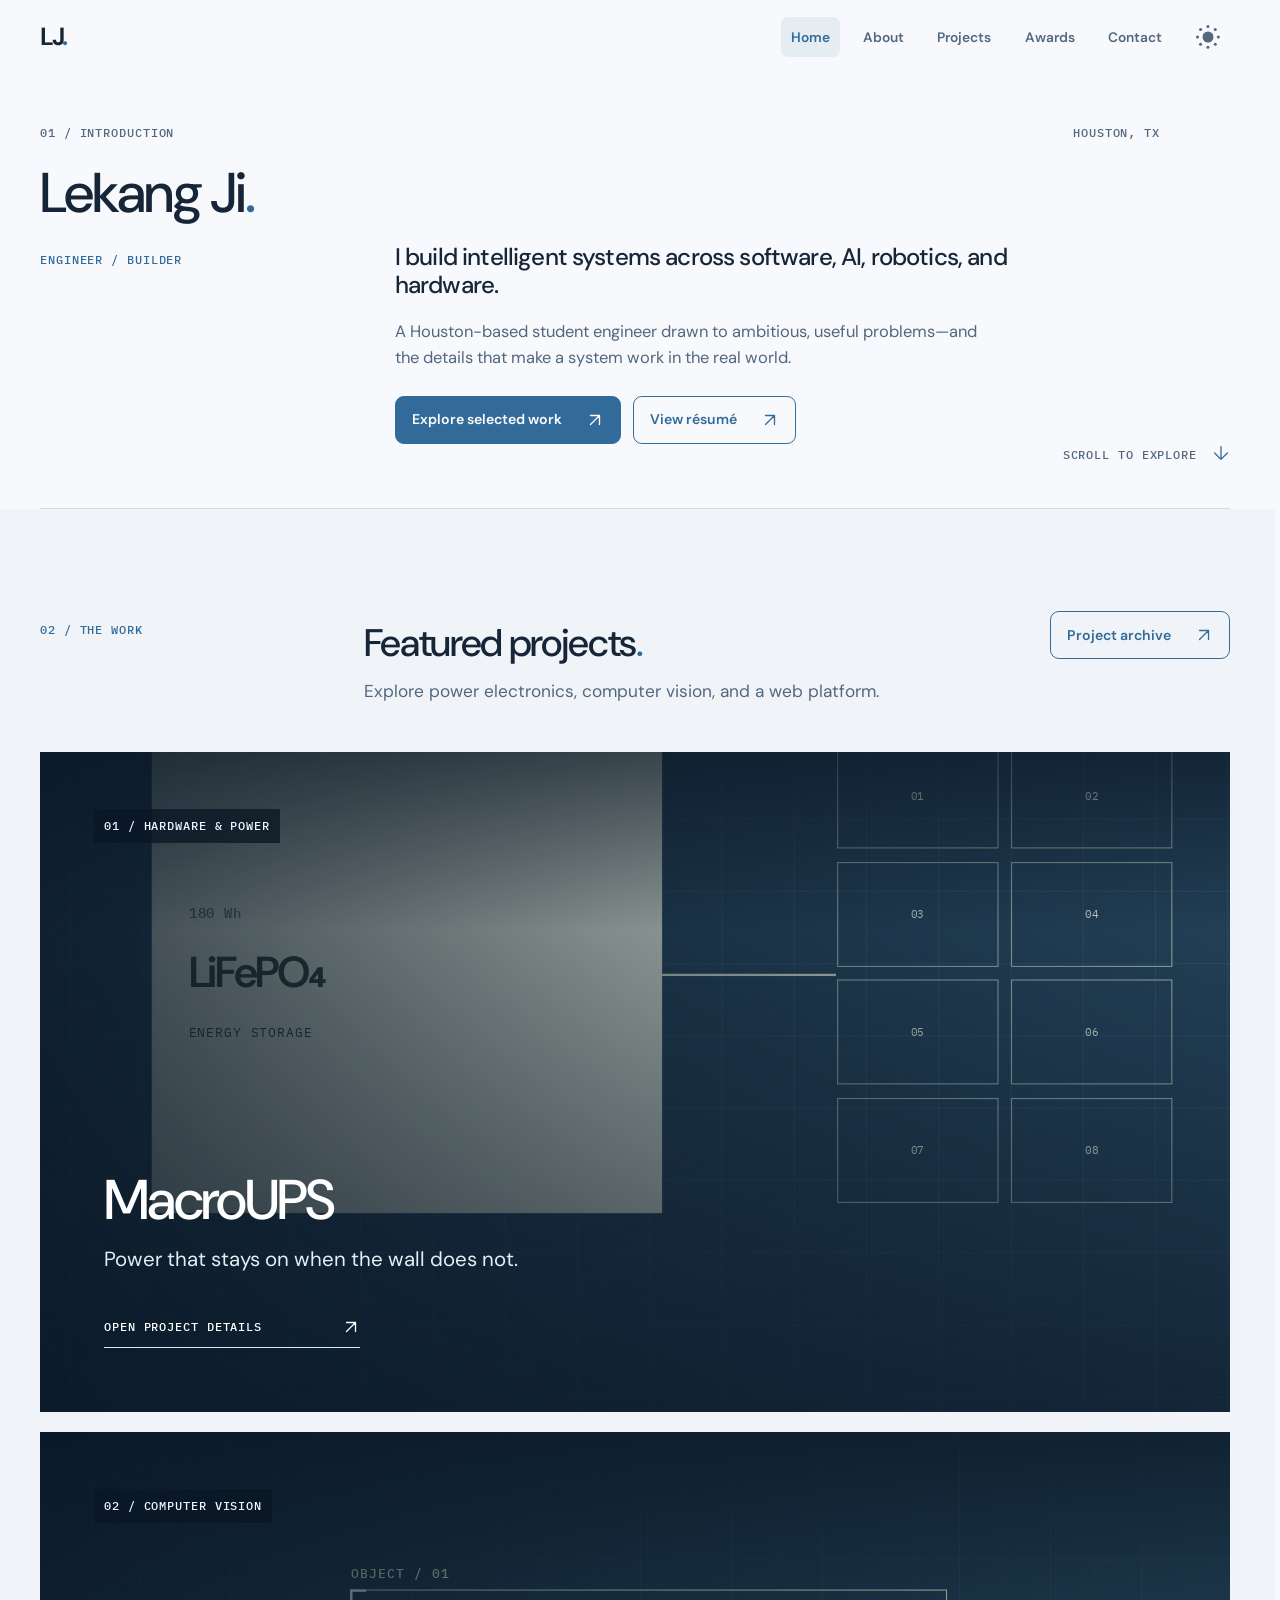
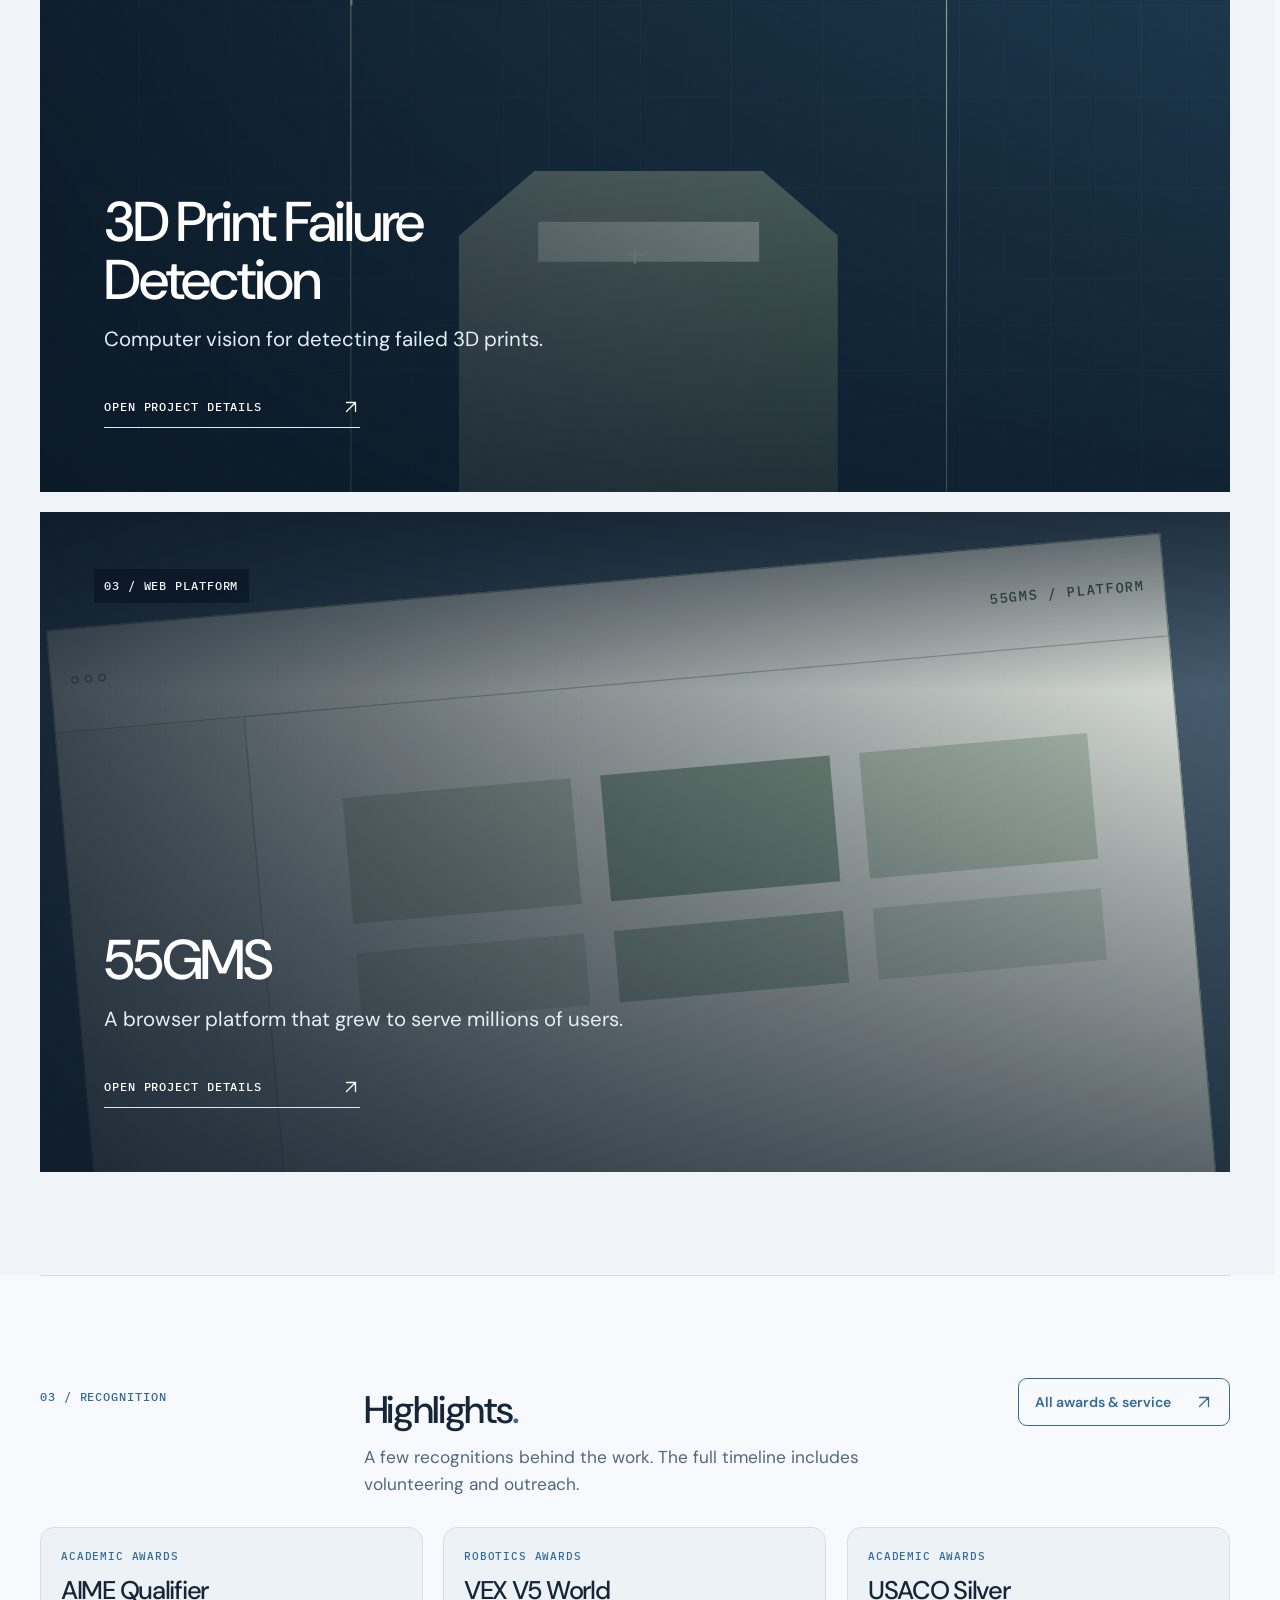
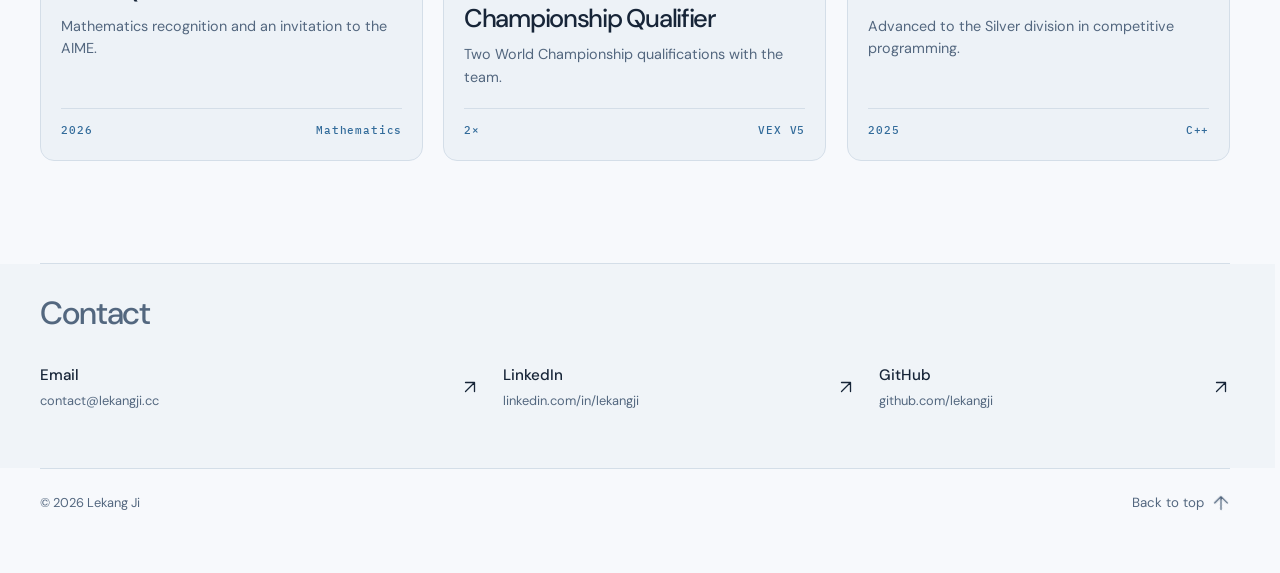
==== commit abf26135: "v1.1 redesign" ====
--- a/index.html
+++ b/index.html
@@ -8,8 +8,8 @@
             content="Lekang Ji is an engineer and builder creating systems across software, AI, robotics, and hardware."
         />
         <title>Home - Lekang Ji</title>
-        <link rel="stylesheet" href="style.css?v=5" />
-    <link rel="icon" type="image/svg+xml" href="images/favicon.svg" />
+        <link rel="stylesheet" href="/style.css?v=7" />
+    <link rel="icon" type="image/svg+xml" href="/images/favicon.svg" />
         <meta name="theme-color" content="#326b9a" />
         <link rel="canonical" href="https://lekang.cc/" />
         <meta property="og:url" content="https://lekang.cc/" />
@@ -23,13 +23,13 @@
     </head>
     <body id="top">
     <a class="skip-link" href="#main-content">Skip to content</a>
-        <header class="site-header">
+        <header class="site-header" data-page="Home">
             <nav class="site-nav wrap" aria-label="Primary navigation">
                 <a class="wordmark" href="#top">LJ<span class="wordmark-dot">.</span></a>
                 <div class="nav-links" id="primaryNav">
-                    <a href="index.html" aria-current="page">Home</a><a href="about.html">About</a
-                    ><a href="projects/index.html">Projects</a
-                    ><a href="achievements/index.html">Awards</a><a href="#contact">Contact</a>
+                    <a href="/" aria-current="page">Home</a><a href="/about/">About</a
+                    ><a href="/projects/">Projects</a
+                    ><a href="/achievements/">Awards</a><a href="#contact">Contact</a>
                 </div>
                 <button
                     class="nav-toggle"
@@ -65,15 +65,15 @@
                         </p>
                         <div class="hero-actions">
                             <a class="button-link" href="#work"
-                                >Explore selected work <span aria-hidden="true">↗</span></a
-                            ><a class="button-link button-link-secondary" href="resume.html"
-                                >View résumé <span aria-hidden="true">↗</span></a
+                                >Explore selected work <span class="icon icon-external" aria-hidden="true"></span></a
+                            ><a class="button-link button-link-secondary" href="/resume/"
+                                >View résumé <span class="icon icon-external" aria-hidden="true"></span></a
                             >
                         </div>
                     </div>
                 </div>
                 <a class="scroll-link mono" href="#work"
-                    >SCROLL TO EXPLORE <span aria-hidden="true">↓</span></a
+                    >SCROLL TO EXPLORE <span class="icon icon-down" aria-hidden="true"></span></a
                 >
             </section>
 
@@ -83,10 +83,9 @@
                     <div class="section-intro-main">
                         <div class="section-intro-heading">
                             <h2 id="work-title">Featured projects<span class="accent-period">.</span></h2>
-                            <a class="button-link button-link-secondary" href="projects/index.html">Project archive <span aria-hidden="true">↗</span></a>
+                            <a class="button-link button-link-secondary" href="/projects/">Project archive <span class="icon icon-external" aria-hidden="true"></span></a>
                         </div>
                         <p>Explore power electronics, computer vision, and a web platform.</p>
-                        <a class="text-action mono section-inline-link" href="https://github.com/lekangji" target="_blank" rel="noopener noreferrer">MORE ON GITHUB ↗</a>
                     </div>
                 </div>
 
@@ -102,7 +101,7 @@
                             <span class="featured-meta mono">01 / HARDWARE & POWER</span>
                             <span class="featured-title">MacroUPS</span>
                             <span class="featured-summary">Power that stays on when the wall does not.</span>
-                            <span class="featured-cta mono">OPEN PROJECT DETAILS <span aria-hidden="true">↗</span></span>
+                            <span class="featured-cta mono">OPEN PROJECT DETAILS <span class="icon icon-external" aria-hidden="true"></span></span>
                         </span>
                     </button>
                 </article>
@@ -120,7 +119,7 @@
                             <span class="featured-meta mono">02 / COMPUTER VISION</span>
                             <span class="featured-title">3D Print Failure Detection</span>
                             <span class="featured-summary">Computer vision for detecting failed 3D prints.</span>
-                            <span class="featured-cta mono">OPEN PROJECT DETAILS <span aria-hidden="true">↗</span></span>
+                            <span class="featured-cta mono">OPEN PROJECT DETAILS <span class="icon icon-external" aria-hidden="true"></span></span>
                         </span>
                     </button>
                 </article>
@@ -138,12 +137,12 @@
                             <span class="featured-meta mono">03 / WEB PLATFORM</span>
                             <span class="featured-title">55GMS</span>
                             <span class="featured-summary">A browser platform that grew to serve millions of users.</span>
-                            <span class="featured-cta mono">OPEN PROJECT DETAILS <span aria-hidden="true">↗</span></span>
+                            <span class="featured-cta mono">OPEN PROJECT DETAILS <span class="icon icon-external" aria-hidden="true"></span></span>
                         </span>
                     </button>
                 </article>
 
-                <noscript><p class="no-script-note">Project panels and highlights require JavaScript. Explore <a href="projects/case-study.html?id=macro-ups">MacroUPS</a>, <a href="projects/case-study.html?id=print-failure-detection">3D Print Failure Detection</a>, and <a href="projects/case-study.html?id=browser-gaming-platform">55GMS</a> on their case-study pages, or <a href="resume.html">read the résumé</a>.</p></noscript>
+                <noscript><p class="no-script-note">Project panels and highlights require JavaScript. Explore <a href="/projects/case-study/?id=macro-ups">MacroUPS</a>, <a href="/projects/case-study/?id=print-failure-detection">3D Print Failure Detection</a>, and <a href="/projects/case-study/?id=browser-gaming-platform">55GMS</a> on their case-study pages, or <a href="/resume/">read the résumé</a>.</p></noscript>
                 <dialog class="featured-panel" id="featuredProjectPanel" aria-labelledby="featuredPanelTitle">
                     <div class="featured-panel-inner">
                         <div class="featured-panel-top">
@@ -161,7 +160,7 @@
                         </div>
                     </div>
                 </dialog>
-                <script type="module" src="scripts/featured-projects.mjs?v=5"></script>
+                <script type="module" src="/scripts/featured-projects.mjs?v=7"></script>
             </section>
 
             <section
@@ -178,8 +177,8 @@
                             </h2>
                             <a
                                 class="button-link button-link-secondary"
-                                href="achievements/index.html"
-                                >All awards & service <span aria-hidden="true">↗</span></a
+                                href="/achievements/"
+                                >All awards & service <span class="icon icon-external" aria-hidden="true"></span></a
                             >
                         </div>
                         <p>
@@ -193,39 +192,10 @@
                 </div>
             </section>
 
-            <section class="contact-section wrap" id="contact" aria-labelledby="contact-title">
-                <p class="kicker mono">04 / CONTACT</p>
-                <h2 id="contact-title">
-                    Have something worth building<span class="accent-period">?</span>
-                </h2>
-                <div class="contact-action">
-                    <p>
-                        I'm open to thoughtful conversations about engineering, research, and
-                        ambitious projects.
-                    </p>
-                    <a class="contact-link" href="mailto:contact@lekangji.cc"
-                        >Let’s talk <span aria-hidden="true">↗</span></a
-                    >
-                    <div class="contact-social mono">
-                        <a href="https://github.com/lekangji" target="_blank" rel="noreferrer"
-                            >GITHUB ↗</a
-                        ><a
-                            href="https://www.linkedin.com/in/lekangji/"
-                            target="_blank"
-                            rel="noreferrer"
-                            >LINKEDIN ↗</a
-                        >
-                    </div>
-                </div>
-            </section>
+
         </main>
 
-        <footer class="site-footer wrap">
-            <span class="mono">© <span id="year">2026</span> LEKANG JI</span>
-            <div>
-                <a href="mailto:contact@lekangji.cc">Email ↗</a><a href="#top">Back to top ↑</a>
-            </div>
-        </footer>
-        <script type="module" src="script.js?v=5"></script>
+        <footer class="site-footer wrap"><noscript><section id="contact" class="contact-section"><h2>Contact</h2><div class="contact-links"><a href="mailto:contact@lekangji.cc">Email</a><a href="https://www.linkedin.com/in/lekangji/">LinkedIn</a><a href="https://github.com/lekangji">GitHub</a></div></section></noscript></footer>
+        <script type="module" src="/script.js?v=7"></script>
     </body>
 </html>
--- a/style.css
+++ b/style.css
@@ -95,9 +95,9 @@
 
 /* Work */
 .work-section { padding-block: clamp(4.5rem, 8vw, 7rem); }
-.work-section, .contact-section, .about-timeline, .archive-section:nth-child(even), .resume-section:nth-of-type(even) { position: relative; isolation: isolate; }
-.work-section::before, .contact-section::before, .about-timeline::before, .archive-section:nth-child(even)::before, .resume-section:nth-of-type(even)::before { content: ""; position: absolute; z-index: -1; top: 0; bottom: 0; left: 50%; width: 100vw; transform: translateX(-50%); background: color-mix(in srgb, var(--paper) 48%, var(--bg)); }
-.contact-section::before, .about-timeline::before { background: color-mix(in srgb, var(--paper) 72%, var(--bg)); }
+.section-shaded { position: relative; isolation: isolate; }
+.section-shaded::before { content: ""; position: absolute; z-index: -1; top: 0; bottom: 0; left: 50%; width: 100vw; transform: translateX(-50%); background: color-mix(in srgb, var(--paper) 72%, var(--bg)); }
+.case-system.section-shaded::before { background: var(--visual-dark); }
 .section-intro { display: grid; grid-template-columns: minmax(150px, .3fr) minmax(0, 1fr); gap: clamp(2rem, 5vw, 5rem); margin-bottom: 3rem; }
 .section-intro .kicker { padding-top: .6rem; }
 .section-intro-heading { display: flex; flex-wrap: wrap; align-items: end; justify-content: space-between; gap: 1rem 2rem; }
@@ -297,9 +297,10 @@
 .case-missing { min-height: 60vh; padding-top: 8rem; }
 
 /* About page */
-.about-page .page-hero { border-bottom: 0; }
 .about-page .page-hero .button-link { margin-top: .4rem; }
-.about-page-body { max-width: 46rem; margin-left: auto; padding-bottom: clamp(2rem, 3vw, 3rem); }
+.about-bio { display: grid; grid-template-columns: minmax(220px, .5fr) minmax(0, 1fr); gap: 3rem; padding-block: clamp(3rem, 5vw, 5rem); }
+.about-bio h2 { font-size: clamp(1.8rem, 3vw, 2.5rem); }
+.about-page-body { max-width: 46rem; }
 .about-page-body p { margin-bottom: 1rem; font-size: clamp(1rem, 1.2vw, 1.125rem); letter-spacing: normal; line-height: 1.65; }
 .about-page-body p:last-child { margin-bottom: 0; }
 .about-page-body p:nth-child(2) { color: var(--muted); }
@@ -318,7 +319,7 @@
 .award-timeline .timeline-year { line-height: 1.45; }
 
 /* A readable on-screen résumé that also prints cleanly. */
-.resume-page { padding-bottom: 4rem; }
+.resume-page { padding-bottom: 0; }
 .resume-hero { padding-block: clamp(3.5rem, 6vw, 6rem) 2.5rem; border-bottom: 1px solid var(--line); }
 .resume-hero h1 { margin-bottom: 1.5rem; font-size: clamp(4.5rem, 9vw, 6rem); }
 .resume-hero > p:not(.kicker) { max-width: 43rem; font-size: clamp(1.3rem, 2.2vw, 2rem); letter-spacing: -.035em; }
@@ -439,3 +440,40 @@
     .resume-section { break-inside: avoid; padding-block: 1rem; }
     .resume-entry { margin-bottom: .8rem; }
 }
+
+/* Requested changes: drawn arrows, compact headings, and a shared contact footer. */
+.icon { display: inline-block; flex: 0 0 auto; width: 18px; height: 18px; vertical-align: -.18em; background: currentColor; -webkit-mask: url("/images/arrow-up-right.svg") center / contain no-repeat; mask: url("/images/arrow-up-right.svg") center / contain no-repeat; }
+.icon-up { transform: rotate(-45deg); }
+.icon-right { transform: rotate(45deg); }
+.icon-down { transform: rotate(135deg); }
+.icon-left { transform: rotate(225deg); }
+.site-footer { display: block; padding-top: 0; border-top: 0; }
+.site-footer .contact-section { display: block; padding-block: 2rem 3rem; }
+.site-footer .contact-section h2 { max-width: none; margin-bottom: 1.5rem; font-size: 2rem; }
+.contact-links { display: grid; grid-template-columns: 1.25fr 1fr 1fr; gap: 1.5rem; }
+.contact-item { display: flex; align-items: center; justify-content: space-between; gap: 12px; min-width: 0; min-height: 64px; padding-block: 8px; color: var(--ink); text-decoration: none; }
+.contact-item:hover { color: var(--accent); }
+.contact-label { min-width: 0; display: grid; gap: 4px; }
+.contact-label strong { font-size: .95rem; font-weight: 500; }
+.contact-address { color: var(--muted); font-size: .8rem; overflow-wrap: anywhere; }
+.site-footer .footer-bottom { display: flex; align-items: center; justify-content: space-between; gap: 16px; padding-top: 12px; border-top: 1px solid var(--line); color: var(--muted); font-size: .8rem; }
+.footer-top { display: flex; align-items: center; gap: 8px; min-height: 44px; }
+@media screen {
+    .hero { min-height: 0; padding-block: 3rem 4rem; }
+    .hero h1 { margin-block: 1.5rem; font-size: clamp(2.75rem, 5vw, 3.5rem); }
+    .hero-statement { font-size: clamp(1.15rem, 2vw, 1.5rem); }
+    .page-hero { padding-block: 3rem 2.5rem; }
+    .page-hero h1, .resume-hero h1, .case-hero h1 { margin-bottom: 1rem; font-size: clamp(2rem, 4vw, 2.75rem); }
+    .page-hero > p:not(.kicker), .resume-hero > p:not(.kicker), .case-summary { font-size: 1.05rem; }
+    .section-intro h2, .about-timeline h2, .archive-section-head h2 { font-size: clamp(1.8rem, 3vw, 2.5rem); }
+    .featured-title { font-size: clamp(2.25rem, 5vw, 3.5rem); }
+    .featured-panel h2 { font-size: clamp(2rem, 4vw, 2.75rem); }
+}
+@media (max-width: 640px) {
+    .about-bio { grid-template-columns: 1fr; gap: 1rem; }
+    .contact-links { grid-template-columns: 1fr; gap: 0; }
+    .contact-item { padding-block: 12px; border-top: 1px solid var(--line); }
+    .contact-item:last-child { border-bottom: 1px solid var(--line); }
+    .contact-address { font-size: .85rem; }
+    .site-footer .footer-bottom { flex-wrap: wrap; }
+}
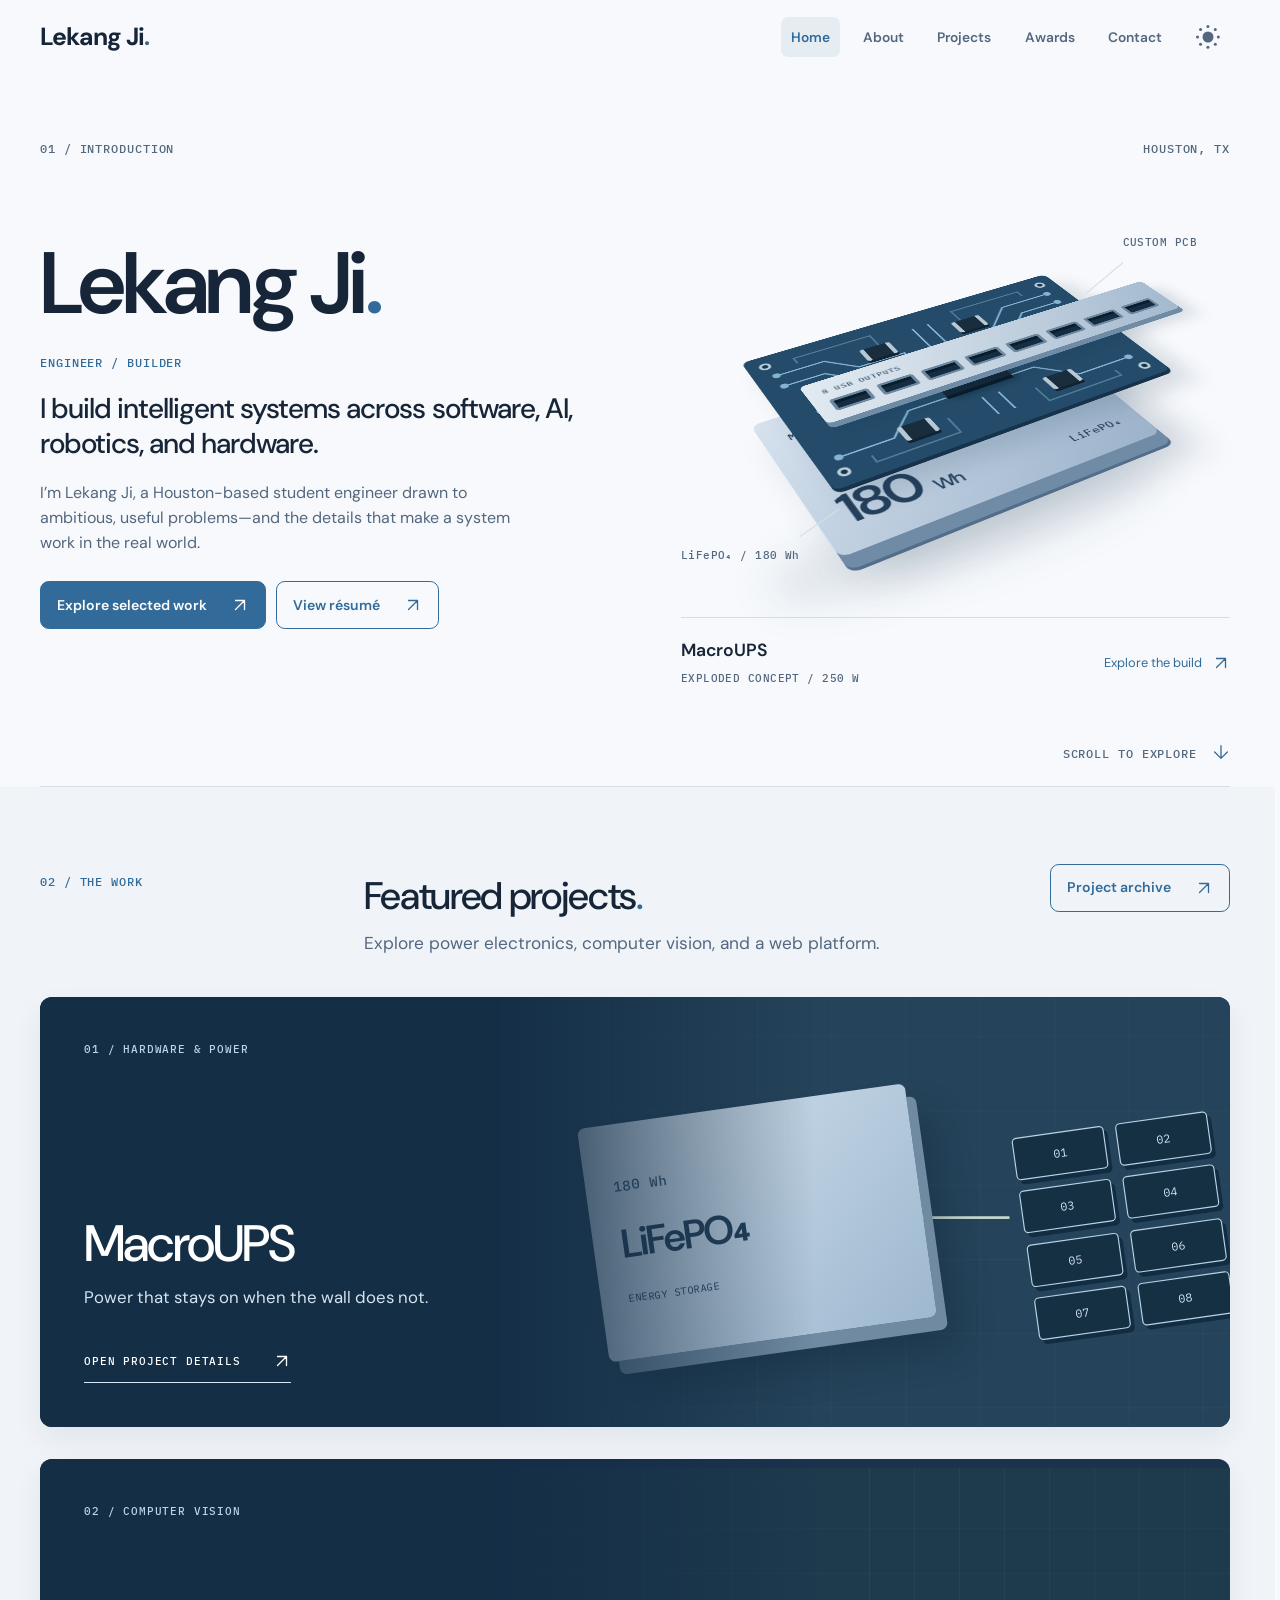
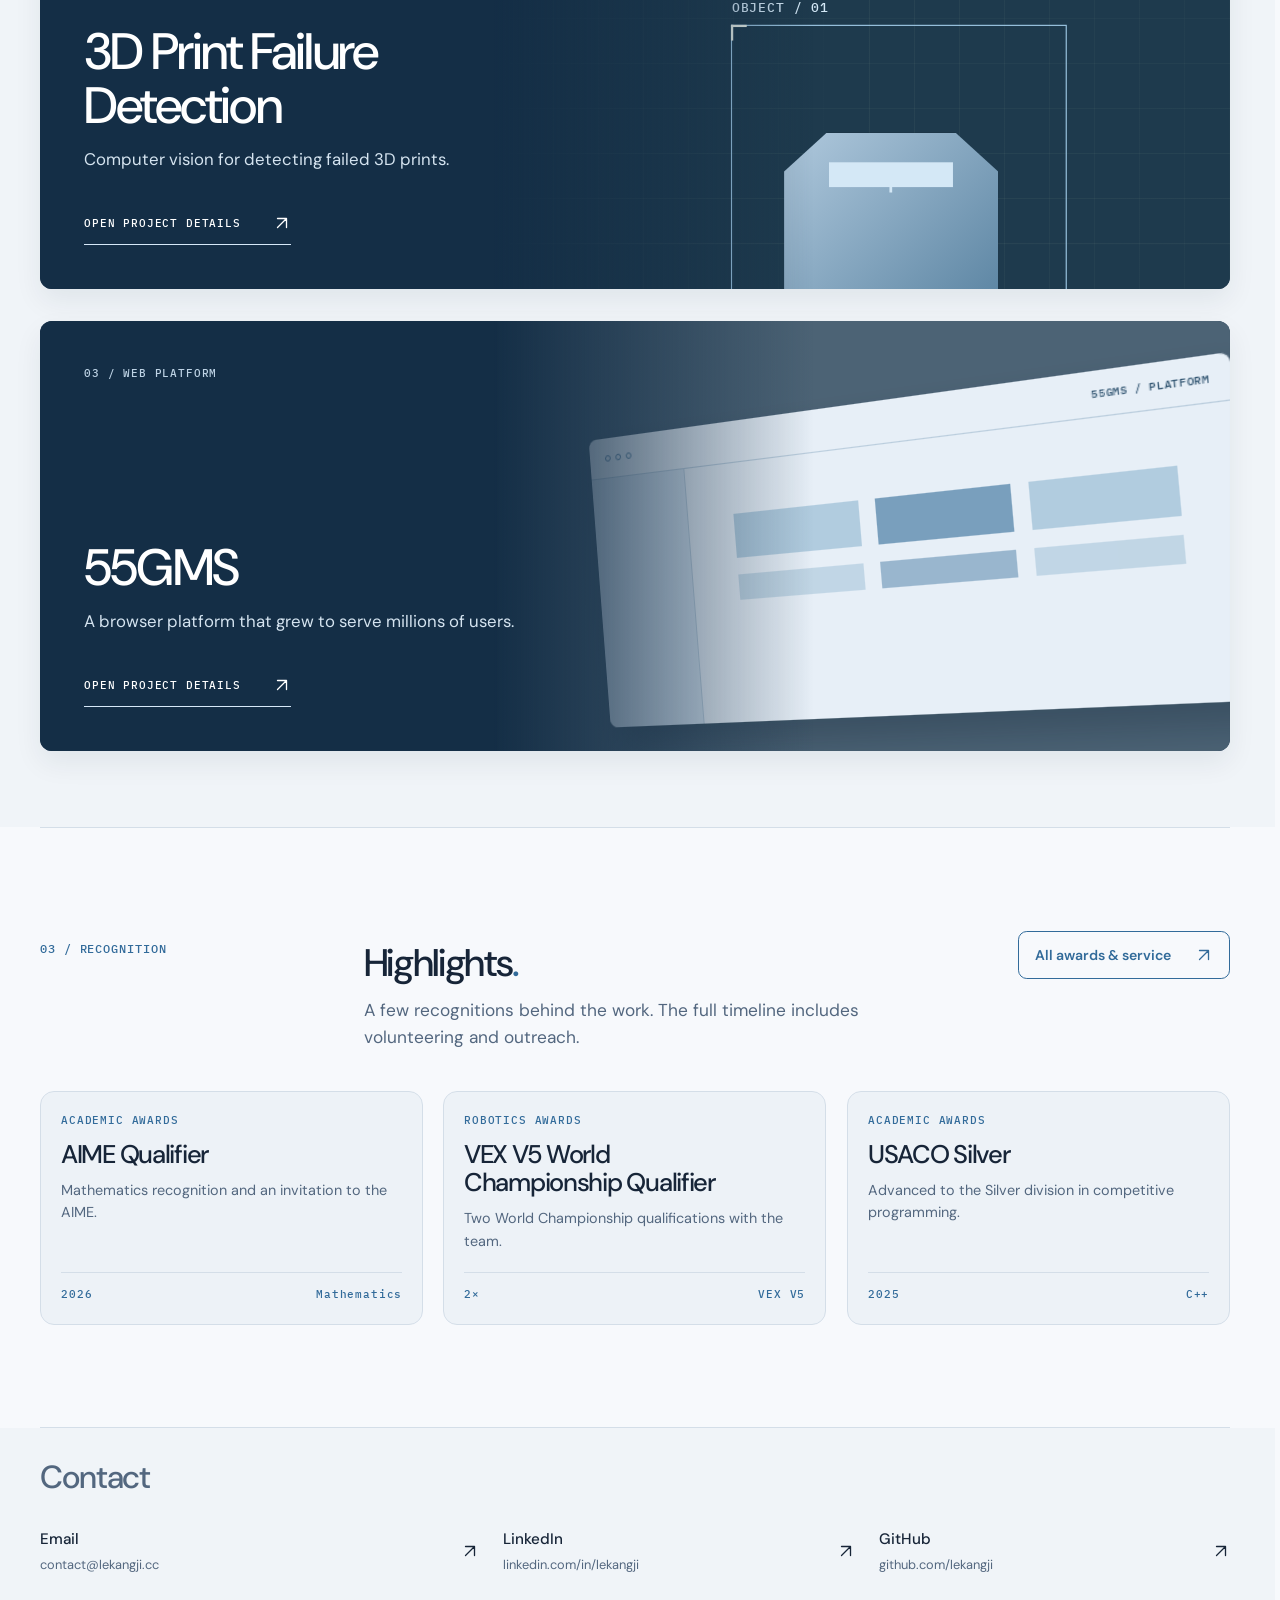
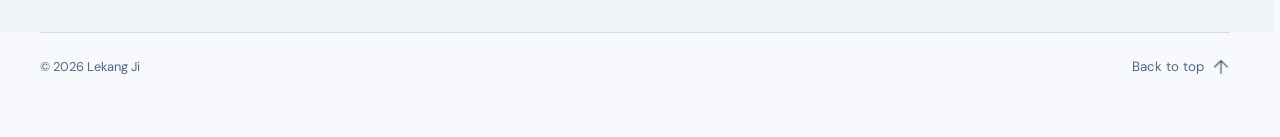
==== commit 81b2fb8a: "v1.2 seo" ====
--- a/index.html
+++ b/index.html
@@ -9,6 +9,7 @@
         />
         <title>Home - Lekang Ji</title>
         <link rel="stylesheet" href="/style.css?v=7" />
+        <link rel="stylesheet" href="/homepage.css?v=1" />
     <link rel="icon" type="image/svg+xml" href="/images/favicon.svg" />
         <meta name="theme-color" content="#326b9a" />
         <link rel="canonical" href="https://lekang.cc/" />
@@ -17,15 +18,47 @@
         <meta property="og:site_name" content="Lekang Ji" />
         <meta property="og:title" content="Home - Lekang Ji" />
         <meta property="og:description" content="Lekang Ji is an engineer and builder creating systems across software, AI, robotics, and hardware." />
-        <meta name="twitter:card" content="summary" />
+                <meta property="og:image" content="https://lekang.cc/images/lekang-ji-social.png" />
+        <meta property="og:image:type" content="image/png" />
+        <meta property="og:image:width" content="1200" />
+        <meta property="og:image:height" content="630" />
+        <meta property="og:image:alt" content="Lekang Ji — student engineer and builder in Houston, Texas" />
+        <meta name="twitter:image" content="https://lekang.cc/images/lekang-ji-social.png" />
+        <meta name="twitter:image:alt" content="Lekang Ji — student engineer and builder in Houston, Texas" />
+        <meta name="twitter:card" content="summary_large_image" />
         <meta name="twitter:title" content="Home - Lekang Ji" />
         <meta name="twitter:description" content="Lekang Ji is an engineer and builder creating systems across software, AI, robotics, and hardware." />
+        <script type="application/ld+json">
+        {
+            "@context": "https://schema.org",
+            "@graph": [
+                {
+                    "@type": "WebSite",
+                    "@id": "https://lekang.cc/#website",
+                    "url": "https://lekang.cc/",
+                    "name": "Lekang Ji",
+                    "publisher": { "@id": "https://lekang.cc/#person" }
+                },
+                {
+                    "@type": "Person",
+                    "@id": "https://lekang.cc/#person",
+                    "name": "Lekang Ji",
+                    "url": "https://lekang.cc/",
+                    "description": "Houston-based student engineer and builder working across software, AI, robotics, and hardware.",
+                    "sameAs": [
+                        "https://github.com/lekangji",
+                        "https://www.linkedin.com/in/lekangji/"
+                    ]
+                }
+            ]
+        }
+        </script>
     </head>
-    <body id="top">
+    <body id="top" class="home-page">
     <a class="skip-link" href="#main-content">Skip to content</a>
         <header class="site-header" data-page="Home">
             <nav class="site-nav wrap" aria-label="Primary navigation">
-                <a class="wordmark" href="#top">LJ<span class="wordmark-dot">.</span></a>
+                <a class="wordmark" href="/">Lekang Ji<span class="wordmark-dot" aria-hidden="true">.</span></a>
                 <div class="nav-links" id="primaryNav">
                     <a href="/" aria-current="page">Home</a><a href="/about/">About</a
                     ><a href="/projects/">Projects</a
@@ -52,25 +85,54 @@
         <main id="main-content" tabindex="-1">
             <section class="hero wrap" aria-labelledby="hero-title">
                 <div class="hero-index mono">01 / INTRODUCTION <span>HOUSTON, TX</span></div>
-                <h1 id="hero-title">Lekang Ji<span class="hero-period">.</span></h1>
-                <div class="hero-bottom">
-                    <p class="hero-role mono">ENGINEER / BUILDER</p>
-                    <div>
-                        <p class="hero-statement">
-                            I build intelligent systems across software, AI, robotics, and hardware.
-                        </p>
-                        <p class="hero-context">
-                            A Houston-based student engineer drawn to ambitious, useful problems—and
-                            the details that make a system work in the real world.
-                        </p>
-                        <div class="hero-actions">
-                            <a class="button-link" href="#work"
-                                >Explore selected work <span class="icon icon-external" aria-hidden="true"></span></a
-                            ><a class="button-link button-link-secondary" href="/resume/"
-                                >View résumé <span class="icon icon-external" aria-hidden="true"></span></a
-                            >
-                        </div>
-                    </div>
+                <div class="hero-composition">
+                    <div class="hero-copy">
+                        <h1 id="hero-title">Lekang Ji<span class="hero-period">.</span></h1>
+                        <div class="hero-bottom">
+                            <p class="hero-role mono">ENGINEER / BUILDER</p>
+                            <div>
+                                <p class="hero-statement">
+                                    I build intelligent systems across software, AI, robotics, and hardware.
+                                </p>
+                                <p class="hero-context">
+                                    I’m Lekang Ji, a Houston-based student engineer drawn to ambitious, useful problems—and
+                                    the details that make a system work in the real world.
+                                </p>
+                                <div class="hero-actions">
+                                    <a class="button-link" href="#work"
+                                        >Explore selected work <span class="icon icon-external" aria-hidden="true"></span></a
+                                    ><a class="button-link button-link-secondary" href="/resume/"
+                                        >View résumé <span class="icon icon-external" aria-hidden="true"></span></a
+                                    >
+                                </div>
+                            </div>
+                        </div>
+                    </div>
+                <a class="hero-project" href="/projects/case-study/?id=macro-ups" aria-label="Explore MacroUPS, a 180 Wh LiFePO₄ backup power system with eight USB outputs">
+                    <div class="power-stage" aria-hidden="true">
+                        <span class="power-guide guide-board mono">CUSTOM PCB</span>
+                        <span class="power-guide guide-battery mono">LiFePO₄ / 180 Wh</span>
+                        <div class="power-assembly">
+                            <div class="power-battery"><span class="battery-mark mono">MacroUPS</span><span class="battery-rating">180 <small>Wh</small></span><span class="battery-chemistry mono">LiFePO₄</span></div>
+                            <div class="power-board">
+                                <svg viewBox="0 0 360 220" class="board-traces" fill="none" xmlns="http://www.w3.org/2000/svg">
+                                    <g stroke="currentColor" stroke-width="2">
+                                        <path d="M22 38H72L98 64H148V96M22 58H64L90 84H128V112M22 182H76L106 152H146M338 38H280L250 68H218V96M338 58H292L262 88H238V112M338 182H278L246 150H218M176 28V76M194 28V76M176 168V198M194 168V198M36 112H110M250 112H324" />
+                                        <path d="M48 28V18H132V42M312 28V18H228V42M48 194V204H132V180M312 194V204H228V180" opacity=".45" />
+                                    </g>
+                                    <g fill="currentColor"><circle cx="22" cy="38" r="4"/><circle cx="22" cy="58" r="4"/><circle cx="22" cy="182" r="4"/><circle cx="338" cy="38" r="4"/><circle cx="338" cy="58" r="4"/><circle cx="338" cy="182" r="4"/><circle cx="36" cy="112" r="4"/><circle cx="324" cy="112" r="4"/></g>
+                                </svg>
+                                <span class="board-chip mono">POWER<br/>DELIVERY</span>
+                                <span class="board-component component-a"></span><span class="board-component component-b"></span>
+                                <span class="board-component component-c"></span><span class="board-component component-d"></span>
+                                <span class="board-mount mount-a"></span><span class="board-mount mount-b"></span><span class="board-mount mount-c"></span><span class="board-mount mount-d"></span>
+                            </div>
+                            <div class="power-outputs"><span class="mono">8 USB OUTPUTS</span><div class="power-ports"><i></i><i></i><i></i><i></i><i></i><i></i><i></i><i></i></div></div>
+                        </div>
+                        <span class="power-ground"></span>
+                    </div>
+                    <div class="hero-project-caption"><span><strong>MacroUPS</strong><span class="mono">EXPLODED CONCEPT / 250 W</span></span><span class="project-caption-action">Explore the build <span class="icon icon-external" aria-hidden="true"></span></span></div>
+                </a>
                 </div>
                 <a class="scroll-link mono" href="#work"
                     >SCROLL TO EXPLORE <span class="icon icon-down" aria-hidden="true"></span></a
--- a/style.css
+++ b/style.css
@@ -60,7 +60,7 @@
 .site-header { position: sticky; top: 0; z-index: 30; border-bottom: 1px solid transparent; background: color-mix(in srgb, var(--bg) 82%, transparent); backdrop-filter: blur(18px); -webkit-backdrop-filter: blur(18px); transition: background-color .25s ease, border-color .25s ease; }
 .site-header.is-scrolled { background: color-mix(in srgb, var(--bg) 95%, transparent); border-bottom-color: var(--line); }
 .site-nav { position: relative; display: flex; align-items: center; min-height: var(--header-height); gap: .9rem; }
-.wordmark { flex: 0 0 auto; margin-right: auto; font-size: 1.55rem; font-weight: 700; letter-spacing: -.1em; line-height: 1; text-decoration: none; }
+.wordmark { flex: 0 0 auto; margin-right: auto; font-size: 1.55rem; font-weight: 700; letter-spacing: -.035em; line-height: 1; text-decoration: none; }
 .nav-links { display: flex; align-items: center; gap: clamp(.45rem, 1.1vw, 1.2rem); min-width: 0; overflow-x: auto; scrollbar-width: none; }
 .nav-links::-webkit-scrollbar { display: none; }
 .nav-links a { position: relative; flex: 0 0 auto; padding: .55rem .6rem; border-radius: .45rem; color: var(--muted); font-size: .86rem; font-weight: 600; text-decoration: none; white-space: nowrap; transition: color .2s ease, background-color .2s ease; }
@@ -298,8 +298,12 @@
 
 /* About page */
 .about-page .page-hero .button-link { margin-top: .4rem; }
-.about-bio { display: grid; grid-template-columns: minmax(220px, .5fr) minmax(0, 1fr); gap: 3rem; padding-block: clamp(3rem, 5vw, 5rem); }
-.about-bio h2 { font-size: clamp(1.8rem, 3vw, 2.5rem); }
+.about-bio, .about-activity { display: grid; grid-template-columns: minmax(220px, .5fr) minmax(0, 1fr); gap: 3rem; padding-block: clamp(3rem, 5vw, 5rem); }
+.about-bio h2, .about-activity h2 { font-size: clamp(1.8rem, 3vw, 2.5rem); }
+.about-activity { align-items: start; border-top: 1px solid var(--line); }
+.activity-description { max-width: 22rem; margin-bottom: 0; color: var(--muted); }
+.activity-stats { width: min(100%, 495px); }
+.activity-stats img { display: block; width: 100%; height: auto; }
 .about-page-body { max-width: 46rem; }
 .about-page-body p { margin-bottom: 1rem; font-size: clamp(1rem, 1.2vw, 1.125rem); letter-spacing: normal; line-height: 1.65; }
 .about-page-body p:last-child { margin-bottom: 0; }
@@ -470,7 +474,7 @@
     .featured-panel h2 { font-size: clamp(2rem, 4vw, 2.75rem); }
 }
 @media (max-width: 640px) {
-    .about-bio { grid-template-columns: 1fr; gap: 1rem; }
+    .about-bio, .about-activity { grid-template-columns: 1fr; gap: 1rem; }
     .contact-links { grid-template-columns: 1fr; gap: 0; }
     .contact-item { padding-block: 12px; border-top: 1px solid var(--line); }
     .contact-item:last-child { border-bottom: 1px solid var(--line); }
--- a/homepage.css
+++ b/homepage.css
@@ -0,0 +1,124 @@
+/* Homepage refinement; the shared palette and the rest of the site stay authoritative. */
+.home-page .hero { padding-block: clamp(2.5rem, 5vw, 4.5rem) 4rem; }
+.home-page .hero-index { max-width: none; }
+.hero-composition { display: grid; grid-template-columns: 1.05fr 1fr; align-items: center; gap: clamp(2rem, 5vw, 5rem); margin-block: 1.5rem 2rem; }
+.hero-copy { min-width: 0; }
+.home-page .hero h1 { margin: 0 0 1.8rem; font-size: clamp(3.5rem, 6.8vw, 6rem); font-weight: 600; letter-spacing: -.04em; }
+.home-page .hero-bottom { display: block; }
+.home-page .hero-role { margin-bottom: 1.1rem; padding: 0; }
+.home-page .hero-statement { max-width: 27ch; font-size: clamp(1.45rem, 2.2vw, 1.85rem); line-height: 1.25; }
+.home-page .hero-context { max-width: 45ch; font-size: 1rem; }
+.home-page .hero-actions { gap: .65rem; }
+.home-page .scroll-link { bottom: 1.4rem; }
+.hero-project { min-width: 0; color: var(--ink); text-decoration: none; }
+.power-stage { position: relative; height: clamp(340px, 34vw, 455px); perspective: 1000px; }
+.power-assembly { position: absolute; top: 48%; left: 50%; width: 360px; height: 220px; transform-style: preserve-3d; transform: translate(-50%, -50%) rotateX(54deg) rotateZ(-30deg); transition: transform .8s var(--ease-out); }
+.power-battery, .power-board, .power-outputs { position: absolute; inset: 0; transform-style: preserve-3d; }
+.power-battery { padding: 26px; border-radius: 10px; background: linear-gradient(135deg, #d6e2ee, #9bb2ca); color: #243f5b; box-shadow: 0 18px 0 #708ba6, 0 22px 0 #526e8b, 18px 38px 45px #102c4b30; transform: translateZ(-48px); transition: transform .8s var(--ease-out); }
+.battery-mark { display: block; font-size: 15px; letter-spacing: .02em; }
+.battery-rating { position: absolute; bottom: 26px; left: 26px; font-size: 58px; font-weight: 600; line-height: 1; letter-spacing: -.04em; }
+.battery-rating small { font-size: 22px; font-weight: 500; }
+.battery-chemistry { position: absolute; right: 24px; bottom: 26px; font-size: 14px; }
+.power-board { border-radius: 8px; background: #244c6a; color: #83b4d1; box-shadow: 0 5px 0 #16334b, 12px 24px 28px #102c4b26; transform: translateZ(30px); transition: transform .8s var(--ease-out); }
+.board-traces { position: absolute; inset: 0; width: 100%; height: 100%; }
+.board-chip { position: absolute; top: 76px; left: 144px; display: grid; place-content: center; width: 72px; height: 80px; background: #122738; color: #dcecf7; font-size: 9px; text-align: center; line-height: 1.7; box-shadow: 0 5px 0 #091b28, 5px 9px 8px #071b2b50; transform: translateZ(5px); }
+.board-component { position: absolute; width: 34px; height: 22px; border-inline: 5px solid #b7c8d5; border-radius: 3px; background: #192d3d; box-shadow: 0 4px 0 #102332; }
+.component-a { top: 38px; left: 110px; }.component-b { top: 38px; right: 110px; }.component-c { bottom: 28px; left: 84px; }.component-d { bottom: 28px; right: 84px; }
+.board-mount { position: absolute; width: 12px; height: 12px; border: 3px solid #b9cfdb; border-radius: 50%; background: #16334b; }
+.mount-a { top: 12px; left: 12px; }.mount-b { top: 12px; right: 12px; }.mount-c { bottom: 12px; left: 12px; }.mount-d { bottom: 12px; right: 12px; }
+.power-outputs { inset: auto 0 0; height: 58px; padding: 10px 14px; border-radius: 5px; background: linear-gradient(120deg, #e3ebf2, #a3b9ce); color: #254560; box-shadow: 0 7px 0 #708ba6, 8px 16px 20px #102c4b25; transform: translateZ(100px); transition: transform .8s var(--ease-out); }
+.power-outputs > span { display: block; margin-bottom: 6px; font-size: 8px; }
+.power-ports { display: grid; grid-template-columns: repeat(8, 1fr); gap: 8px; }
+.power-ports i { height: 17px; border: 3px solid #6c879e; border-radius: 3px; background: #142d42; box-shadow: inset 0 4px 0 #0a1d2c; }
+.power-ground { position: absolute; z-index: -1; bottom: 12%; left: 14%; width: 75%; height: 17%; border-radius: 50%; background: #203e601c; filter: blur(20px); transform: rotate(-18deg); }
+.power-guide { position: absolute; z-index: 1; color: var(--muted); font-size: .7rem; letter-spacing: .04em; }
+.power-guide::after { content: ""; position: absolute; width: 48px; border-top: 1px solid var(--line); }
+.guide-board { top: 12%; right: 6%; }.guide-board::after { top: 1.7rem; right: 100%; transform: rotate(-40deg); transform-origin: right; }
+.guide-battery { bottom: 12%; left: 0; }.guide-battery::after { top: -.7rem; left: 100%; transform: rotate(-35deg); transform-origin: left; }
+.hero-project-caption { display: flex; align-items: center; justify-content: space-between; gap: 1rem; padding-top: 1.1rem; border-top: 1px solid var(--line); }
+.hero-project-caption strong { display: block; font-size: 1.1rem; font-weight: 600; }
+.hero-project-caption .mono { color: var(--muted); font-size: .7rem; letter-spacing: .04em; }
+.project-caption-action { display: inline-flex; align-items: center; gap: .65rem; color: var(--accent); font-size: .8rem; white-space: nowrap; }
+.hero-project:focus-visible .power-assembly { transform: translate(-50%, -50%) rotateX(48deg) rotateZ(-24deg); }
+@media (hover: hover) {
+    .hero-project:hover .power-assembly { transform: translate(-50%, -50%) rotateX(48deg) rotateZ(-24deg); }
+    .hero-project:hover .power-board { transform: translateZ(42px); }
+    .hero-project:hover .power-outputs { transform: translateZ(116px); }
+}
+/* Preserve the three project stories, giving their artifacts room beside the copy. */
+.home-page .work-section { padding-block: clamp(3.5rem, 6vw, 5rem); }
+.home-page .section-intro { margin-bottom: 2.5rem; }
+.home-page .featured-story + .featured-story { margin-top: 2rem; }
+.home-page .featured-open { min-height: 430px; border-radius: 12px; box-shadow: 0 12px 28px #10243812; transition: box-shadow .4s var(--ease-out); }
+.home-page .featured-content { width: 47%; max-width: none; padding: 2.75rem; }
+.home-page .featured-title { max-width: 13ch; margin-top: 3rem; font-size: clamp(2.4rem, 4vw, 3.5rem); letter-spacing: -.035em; }
+.home-page .featured-meta { margin: 0 0 auto; padding: 0; background: transparent; font-size: .7rem; color: #bed3e5; }
+.home-page .featured-summary { font-size: 1.05rem; color: #d5e4f0; }
+.home-page .featured-cta { min-width: 0; gap: 2rem; font-size: .7rem; }
+.home-page .featured-fallback { inset: -12% 0 -12% 43%; width: 57%; height: 124%; }
+.home-page .featured-shade { background: linear-gradient(90deg, #142e46 0%, #142e46 38%, #142e4600 65%); }
+.home-page .featured-open.has-featured-image .featured-shade { background: linear-gradient(90deg, #10283ef2 0%, #10283eaa 45%, #10283e25 100%); }
+.home-page .featured-fallback.visual-ups { background: #25435a; }
+.home-page .featured-fallback.visual-ups::before { opacity: .3; }
+.home-page .featured-fallback .ups-core { top: 29%; left: 12%; width: 42%; height: 38%; padding: 1.5rem; border: 0; border-radius: 6px; background: linear-gradient(135deg, #d5e3ef, #9eb8cf); color: #233f59; box-shadow: 8px 12px 0 #708aa1, 18px 28px 30px #081b2c45; transform: rotate(-8deg); }
+.home-page .featured-fallback .ups-core span { color: #355771; }
+.home-page .featured-fallback .ups-core strong { font-size: clamp(1.5rem, 2.7vw, 2.5rem); }
+.home-page .featured-fallback .ups-core small { font-size: .55rem; }
+.home-page .featured-fallback .ups-output { top: 32%; right: 8%; height: 33%; gap: .6rem; transform: rotate(-8deg); }
+.home-page .featured-fallback .ups-output span { border-radius: 4px; border-color: #b9d3e5; background: #152f43; color: #d8e8f3; box-shadow: 3px 4px 0 #122d42; }
+.home-page .featured-fallback .ups-line { top: 47%; background: #bdd9ed; }
+.home-page .featured-fallback .vision-object { left: 36%; width: 28%; background: linear-gradient(135deg, #b0c9dd, #527d9c); }
+.home-page .featured-fallback .vision-object-top { background: #d4e8f6; }
+.home-page .featured-fallback .vision-target { border-color: #9fc9e6; }
+.home-page .featured-fallback .vision-target span, .home-page .featured-fallback .vision-crosshair { color: #d4e8f6; }
+.home-page .featured-fallback .browser-shell { top: 25%; left: 8%; width: 84%; height: 51%; border: 0; border-radius: 8px; overflow: hidden; background: #e7eff7; box-shadow: 12px 20px 32px #081b2c45; transform: perspective(700px) rotateY(-14deg) rotateZ(-5deg); }
+.home-page .featured-fallback .browser-top { border-color: #bacddd; color: #345773; }
+.home-page .featured-fallback .browser-top i { border-color: #648ba9; }
+.home-page .featured-fallback .browser-top span { font-size: .55rem; }
+.home-page .featured-fallback .browser-side { border-color: #bacddd; background: #d5e3f0; }
+.home-page .featured-fallback .browser-head { background: #4b7ca0; }
+.home-page .featured-fallback .browser-tiles span { background: #b1ccdf; }
+.home-page .featured-fallback .browser-tiles span:nth-child(2) { background: #799fbd; }
+@media (hover: hover) {
+    .home-page .featured-open:hover { box-shadow: 0 18px 38px #10243822; }
+}
+@media (max-width: 1000px) {
+    .hero-composition { gap: 2rem; }
+    .power-assembly { scale: .85; }
+    .guide-board { right: 0; }
+    .home-page .featured-content { width: 52%; padding: 2rem; }
+    .home-page .featured-fallback { left: 46%; width: 54%; }
+}
+@media (max-width: 760px) {
+    .hero-composition { grid-template-columns: 1fr; gap: 1.5rem; margin-block: 2rem 1rem; }
+    .home-page .hero h1 { font-size: clamp(3.5rem, 10vw, 5rem); }
+    .home-page .hero-statement { max-width: 30ch; font-size: 1.65rem; }
+    .hero-project { width: min(100%, 500px); margin-inline: auto; }
+    .power-stage { height: 330px; }.power-assembly { scale: .9; }
+    .guide-board { right: 4%; }.guide-battery { left: 3%; }
+    .home-page .featured-open { min-height: 580px; }
+    .home-page .featured-content { justify-content: flex-end; width: 100%; padding: 1.75rem; }
+    .home-page .featured-meta { margin: 0 0 auto; }
+    .home-page .featured-title { max-width: 18ch; margin-top: 14rem; font-size: clamp(2.3rem, 7vw, 3rem); }
+    .home-page .featured-summary { max-width: 32ch; }
+    .home-page .featured-fallback { inset: -8% 0 auto; width: 100%; height: 75%; }
+    .home-page .featured-shade { background: linear-gradient(0deg, #142e46 0%, #142e46 26%, #142e4600 70%); }
+    .home-page .featured-open.has-featured-image .featured-shade { background: linear-gradient(0deg, #10283ef2, #10283e88 50%, #10283e25); }
+    .home-page .featured-story + .featured-story { margin-top: 1.25rem; }
+    .home-page .featured-fallback .ups-core { top: 27%; left: 18%; width: 38%; }
+    .home-page .featured-fallback .ups-output { right: 12%; }
+}
+@media (max-width: 400px) {
+    .home-page .hero-statement { font-size: 1.45rem; }
+    .power-stage { height: 295px; }.power-assembly { scale: .72; }
+    .power-guide::after { width: 28px; }
+    .hero-project-caption { gap: .5rem; }
+    .project-caption-action { font-size: .7rem; }
+    .hero-project-caption > span:first-child { max-width: 55%; }
+    .home-page .featured-content { padding: 1.5rem; }
+}
+@media (prefers-reduced-motion: reduce) {
+    .hero-project .power-assembly { transform: translate(-50%, -50%) rotateX(54deg) rotateZ(-30deg); }
+    .hero-project .power-board { transform: translateZ(30px); }
+    .hero-project .power-outputs { transform: translateZ(100px); }
+}
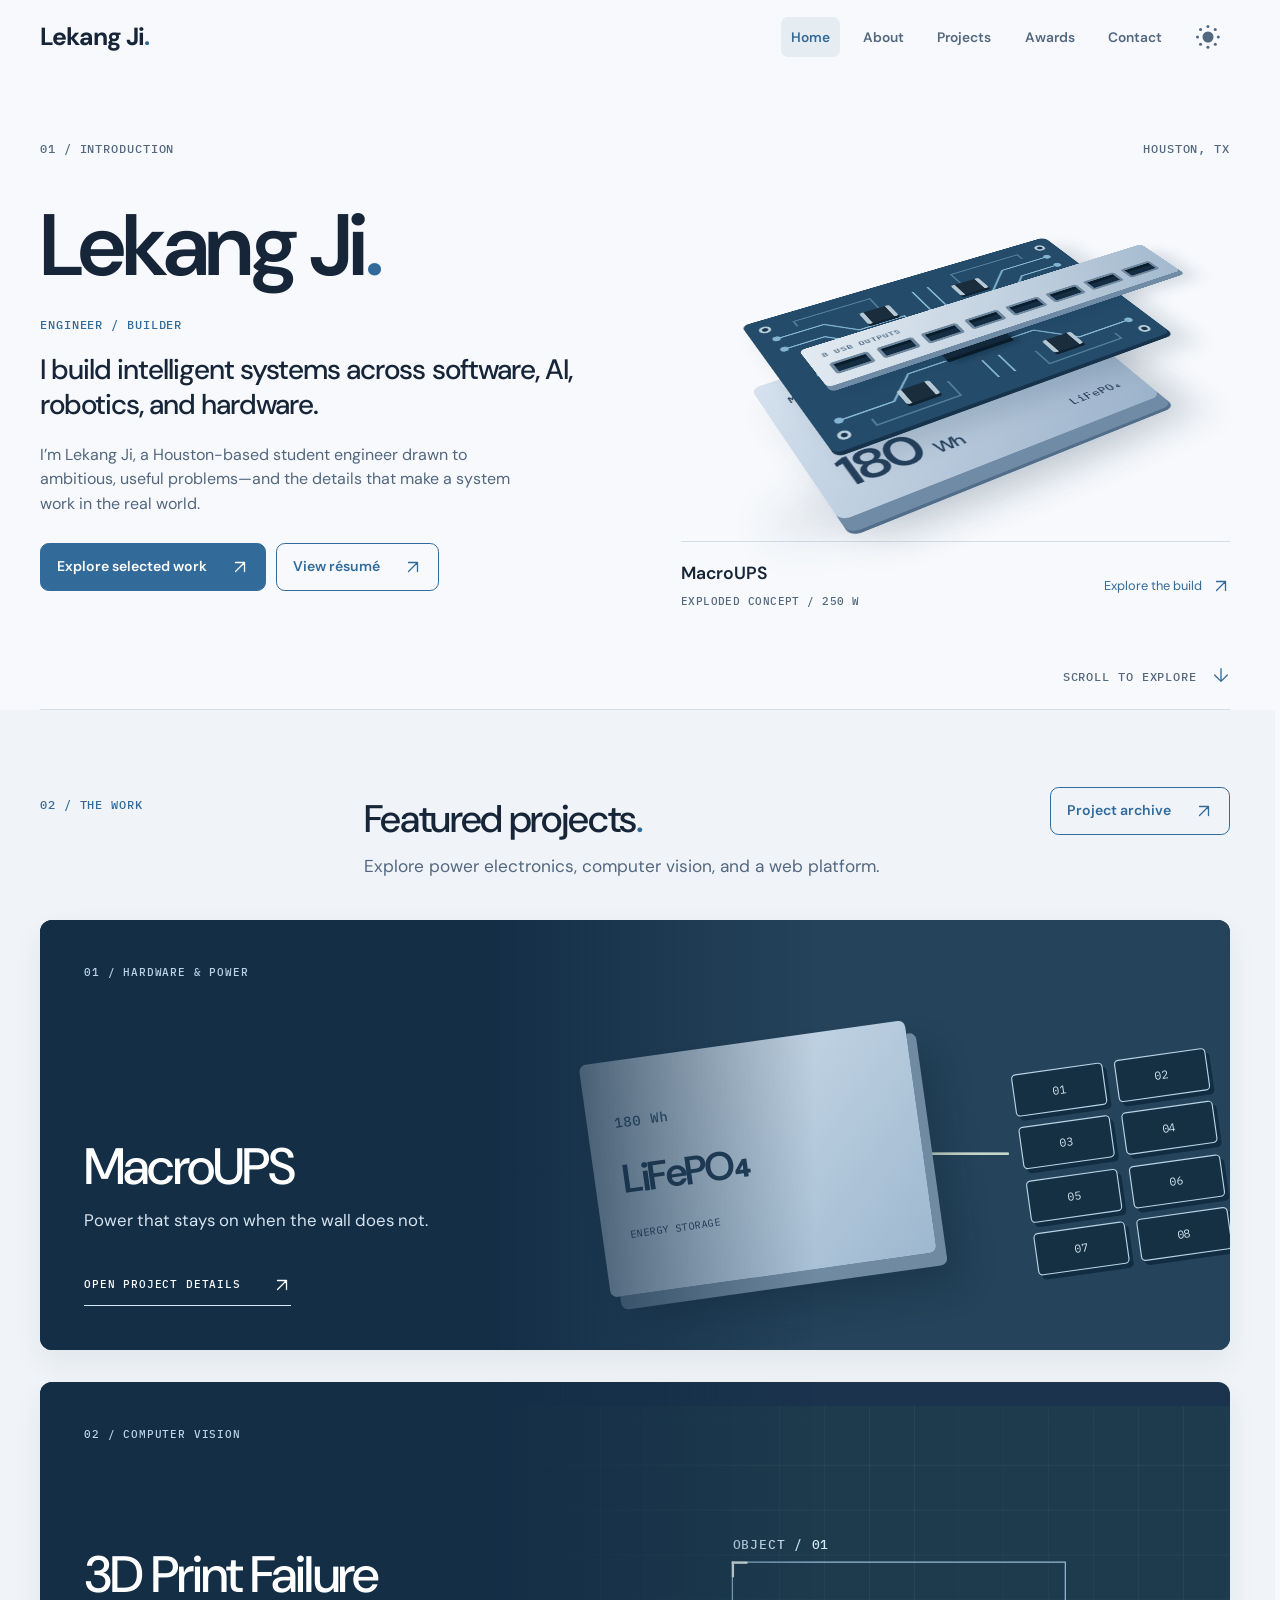
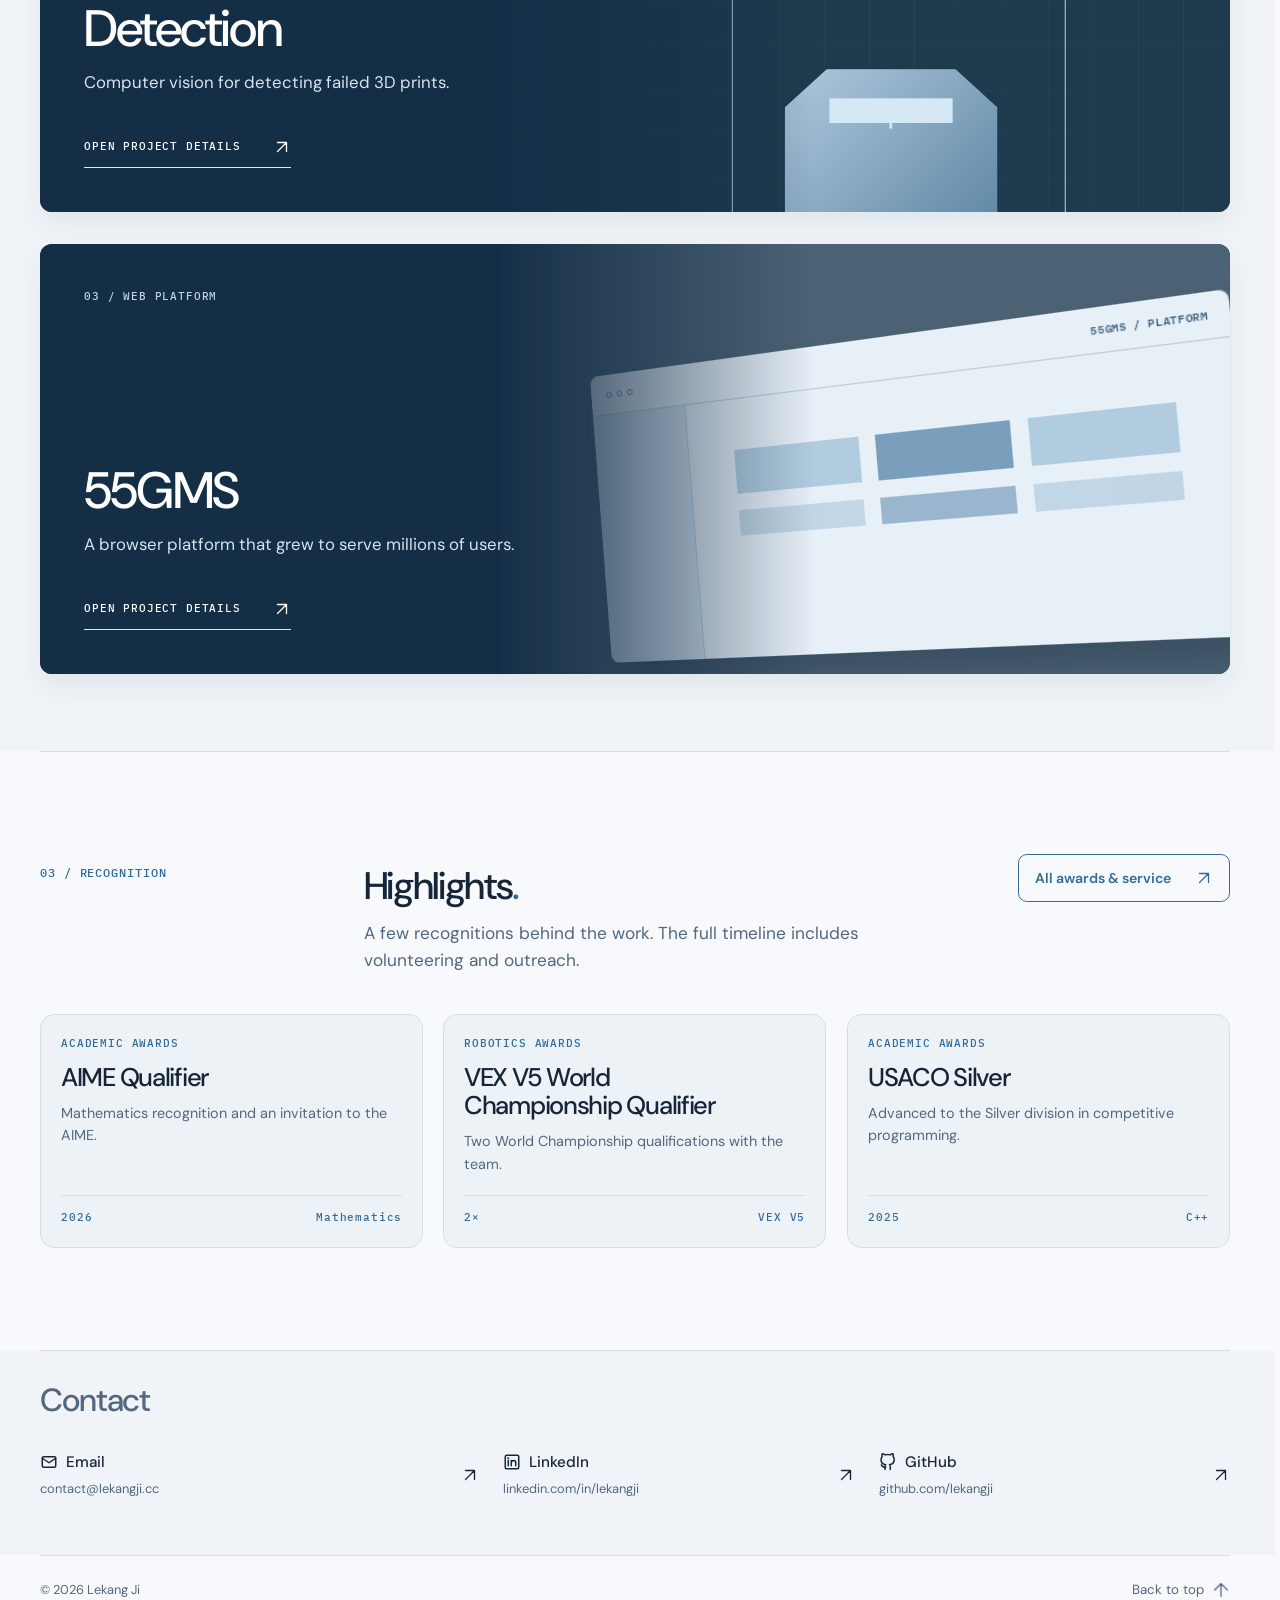
==== commit 221ae38c: "v1.3 seo, redesign" ====
--- a/index.html
+++ b/index.html
@@ -110,8 +110,6 @@
                     </div>
                 <a class="hero-project" href="/projects/case-study/?id=macro-ups" aria-label="Explore MacroUPS, a 180 Wh LiFePO₄ backup power system with eight USB outputs">
                     <div class="power-stage" aria-hidden="true">
-                        <span class="power-guide guide-board mono">CUSTOM PCB</span>
-                        <span class="power-guide guide-battery mono">LiFePO₄ / 180 Wh</span>
                         <div class="power-assembly">
                             <div class="power-battery"><span class="battery-mark mono">MacroUPS</span><span class="battery-rating">180 <small>Wh</small></span><span class="battery-chemistry mono">LiFePO₄</span></div>
                             <div class="power-board">
--- a/style.css
+++ b/style.css
@@ -89,9 +89,9 @@
 .button-link-secondary { background: transparent; color: var(--accent); }
 .button-link-secondary:hover { background: color-mix(in srgb, var(--accent) 10%, transparent); color: var(--accent); }
 .scroll-link { position: absolute; right: 0; bottom: 2.7rem; color: var(--muted); text-decoration: none; transition: color .2s ease; }
-.scroll-link span { display: inline-block; margin-left: .45rem; color: var(--accent); font-size: 1rem; transition: transform .2s ease; }
+.scroll-link span { display: inline-block; margin-left: .45rem; color: var(--accent); font-size: 1rem; transition: translate .2s ease; }
 .scroll-link:hover { color: var(--ink); }
-.scroll-link:hover span { transform: translateY(4px); }
+.scroll-link:is(:hover, :focus-visible) .icon { translate: 0 4px; }
 
 /* Work */
 .work-section { padding-block: clamp(4.5rem, 8vw, 7rem); }
@@ -297,7 +297,6 @@
 .case-missing { min-height: 60vh; padding-top: 8rem; }
 
 /* About page */
-.about-page .page-hero .button-link { margin-top: .4rem; }
 .about-bio, .about-activity { display: grid; grid-template-columns: minmax(220px, .5fr) minmax(0, 1fr); gap: 3rem; padding-block: clamp(3rem, 5vw, 5rem); }
 .about-bio h2, .about-activity h2 { font-size: clamp(1.8rem, 3vw, 2.5rem); }
 .about-activity { align-items: start; border-top: 1px solid var(--line); }
@@ -446,22 +445,30 @@
 }
 
 /* Requested changes: drawn arrows, compact headings, and a shared contact footer. */
-.icon { display: inline-block; flex: 0 0 auto; width: 18px; height: 18px; vertical-align: -.18em; background: currentColor; -webkit-mask: url("/images/arrow-up-right.svg") center / contain no-repeat; mask: url("/images/arrow-up-right.svg") center / contain no-repeat; }
+.icon { display: inline-block; flex: 0 0 auto; width: 18px; height: 18px; vertical-align: -.18em; background: currentColor; -webkit-mask: var(--icon-mask, url("/images/arrow-up-right.svg")) center / contain no-repeat; mask: var(--icon-mask, url("/images/arrow-up-right.svg")) center / contain no-repeat; transition: translate .2s ease; }
 .icon-up { transform: rotate(-45deg); }
 .icon-right { transform: rotate(45deg); }
 .icon-down { transform: rotate(135deg); }
 .icon-left { transform: rotate(225deg); }
+.icon-email { --icon-mask: url("data:image/svg+xml,%3Csvg xmlns='http://www.w3.org/2000/svg' viewBox='0 0 24 24' fill='none' stroke='black' stroke-width='2' stroke-linecap='round' stroke-linejoin='round'%3E%3Crect x='3' y='5' width='18' height='14' rx='2'/%3E%3Cpath d='m3 7 9 6 9-6'/%3E%3C/svg%3E"); }
+.icon-linkedin { --icon-mask: url("data:image/svg+xml,%3Csvg xmlns='http://www.w3.org/2000/svg' viewBox='0 0 24 24' fill='none' stroke='black' stroke-width='2' stroke-linecap='round' stroke-linejoin='round'%3E%3Crect x='3' y='3' width='18' height='18' rx='2'/%3E%3Cpath d='M7 10v7m4 0v-7m0 3a3 3 0 0 1 6 0v4'/%3E%3Ccircle cx='7' cy='7' r='.5' fill='black'/%3E%3C/svg%3E"); }
+.icon-github { --icon-mask: url("data:image/svg+xml,%3Csvg xmlns='http://www.w3.org/2000/svg' viewBox='0 0 24 24' fill='none' stroke='black' stroke-width='2' stroke-linecap='round' stroke-linejoin='round'%3E%3Cpath d='M9 19c-4.3 1.4-4.3-2.5-6-3m12 6v-3.9a3.4 3.4 0 0 0-.9-2.7c3-.3 6.2-1.5 6.2-6.9a5.4 5.4 0 0 0-1.5-3.7 5 5 0 0 0-.1-3.7s-1.2-.4-3.8 1.4a13.3 13.3 0 0 0-6.8 0C5.5.8 4.3 1.2 4.3 1.2a5 5 0 0 0-.1 3.7 5.4 5.4 0 0 0-1.5 3.7c0 5.4 3.2 6.6 6.2 6.9A3.4 3.4 0 0 0 8 18.1V22'/%3E%3C/svg%3E"); }
 .site-footer { display: block; padding-top: 0; border-top: 0; }
 .site-footer .contact-section { display: block; padding-block: 2rem 3rem; }
 .site-footer .contact-section h2 { max-width: none; margin-bottom: 1.5rem; font-size: 2rem; }
 .contact-links { display: grid; grid-template-columns: 1.25fr 1fr 1fr; gap: 1.5rem; }
 .contact-item { display: flex; align-items: center; justify-content: space-between; gap: 12px; min-width: 0; min-height: 64px; padding-block: 8px; color: var(--ink); text-decoration: none; }
 .contact-item:hover { color: var(--accent); }
+.contact-item:is(:hover, :focus-visible) > .icon { translate: 3px -3px; }
 .contact-label { min-width: 0; display: grid; gap: 4px; }
-.contact-label strong { font-size: .95rem; font-weight: 500; }
+.contact-label strong { display: flex; align-items: center; gap: 8px; font-size: .95rem; font-weight: 500; }
 .contact-address { color: var(--muted); font-size: .8rem; overflow-wrap: anywhere; }
 .site-footer .footer-bottom { display: flex; align-items: center; justify-content: space-between; gap: 16px; padding-top: 12px; border-top: 1px solid var(--line); color: var(--muted); font-size: .8rem; }
 .footer-top { display: flex; align-items: center; gap: 8px; min-height: 44px; }
+.footer-top:is(:hover, :focus-visible) .icon { translate: 0 -4px; }
+@media (prefers-reduced-motion: reduce) {
+    .contact-item > .icon, .footer-top .icon, .scroll-link .icon { translate: none !important; }
+}
 @media screen {
     .hero { min-height: 0; padding-block: 3rem 4rem; }
     .hero h1 { margin-block: 1.5rem; font-size: clamp(2.75rem, 5vw, 3.5rem); }
--- a/homepage.css
+++ b/homepage.css
@@ -11,7 +11,7 @@
 .home-page .hero-actions { gap: .65rem; }
 .home-page .scroll-link { bottom: 1.4rem; }
 .hero-project { min-width: 0; color: var(--ink); text-decoration: none; }
-.power-stage { position: relative; height: clamp(340px, 34vw, 455px); perspective: 1000px; }
+.power-stage { position: relative; height: clamp(280px, 28vw, 360px); perspective: 1000px; }
 .power-assembly { position: absolute; top: 48%; left: 50%; width: 360px; height: 220px; transform-style: preserve-3d; transform: translate(-50%, -50%) rotateX(54deg) rotateZ(-30deg); transition: transform .8s var(--ease-out); }
 .power-battery, .power-board, .power-outputs { position: absolute; inset: 0; transform-style: preserve-3d; }
 .power-battery { padding: 26px; border-radius: 10px; background: linear-gradient(135deg, #d6e2ee, #9bb2ca); color: #243f5b; box-shadow: 0 18px 0 #708ba6, 0 22px 0 #526e8b, 18px 38px 45px #102c4b30; transform: translateZ(-48px); transition: transform .8s var(--ease-out); }
@@ -31,10 +31,6 @@
 .power-ports { display: grid; grid-template-columns: repeat(8, 1fr); gap: 8px; }
 .power-ports i { height: 17px; border: 3px solid #6c879e; border-radius: 3px; background: #142d42; box-shadow: inset 0 4px 0 #0a1d2c; }
 .power-ground { position: absolute; z-index: -1; bottom: 12%; left: 14%; width: 75%; height: 17%; border-radius: 50%; background: #203e601c; filter: blur(20px); transform: rotate(-18deg); }
-.power-guide { position: absolute; z-index: 1; color: var(--muted); font-size: .7rem; letter-spacing: .04em; }
-.power-guide::after { content: ""; position: absolute; width: 48px; border-top: 1px solid var(--line); }
-.guide-board { top: 12%; right: 6%; }.guide-board::after { top: 1.7rem; right: 100%; transform: rotate(-40deg); transform-origin: right; }
-.guide-battery { bottom: 12%; left: 0; }.guide-battery::after { top: -.7rem; left: 100%; transform: rotate(-35deg); transform-origin: left; }
 .hero-project-caption { display: flex; align-items: center; justify-content: space-between; gap: 1rem; padding-top: 1.1rem; border-top: 1px solid var(--line); }
 .hero-project-caption strong { display: block; font-size: 1.1rem; font-weight: 600; }
 .hero-project-caption .mono { color: var(--muted); font-size: .7rem; letter-spacing: .04em; }
@@ -85,7 +81,6 @@
 @media (max-width: 1000px) {
     .hero-composition { gap: 2rem; }
     .power-assembly { scale: .85; }
-    .guide-board { right: 0; }
     .home-page .featured-content { width: 52%; padding: 2rem; }
     .home-page .featured-fallback { left: 46%; width: 54%; }
 }
@@ -94,8 +89,7 @@
     .home-page .hero h1 { font-size: clamp(3.5rem, 10vw, 5rem); }
     .home-page .hero-statement { max-width: 30ch; font-size: 1.65rem; }
     .hero-project { width: min(100%, 500px); margin-inline: auto; }
-    .power-stage { height: 330px; }.power-assembly { scale: .9; }
-    .guide-board { right: 4%; }.guide-battery { left: 3%; }
+    .power-stage { height: 280px; }.power-assembly { scale: .9; }
     .home-page .featured-open { min-height: 580px; }
     .home-page .featured-content { justify-content: flex-end; width: 100%; padding: 1.75rem; }
     .home-page .featured-meta { margin: 0 0 auto; }
@@ -110,8 +104,7 @@
 }
 @media (max-width: 400px) {
     .home-page .hero-statement { font-size: 1.45rem; }
-    .power-stage { height: 295px; }.power-assembly { scale: .72; }
-    .power-guide::after { width: 28px; }
+    .power-stage { height: 245px; }.power-assembly { scale: .72; }
     .hero-project-caption { gap: .5rem; }
     .project-caption-action { font-size: .7rem; }
     .hero-project-caption > span:first-child { max-width: 55%; }
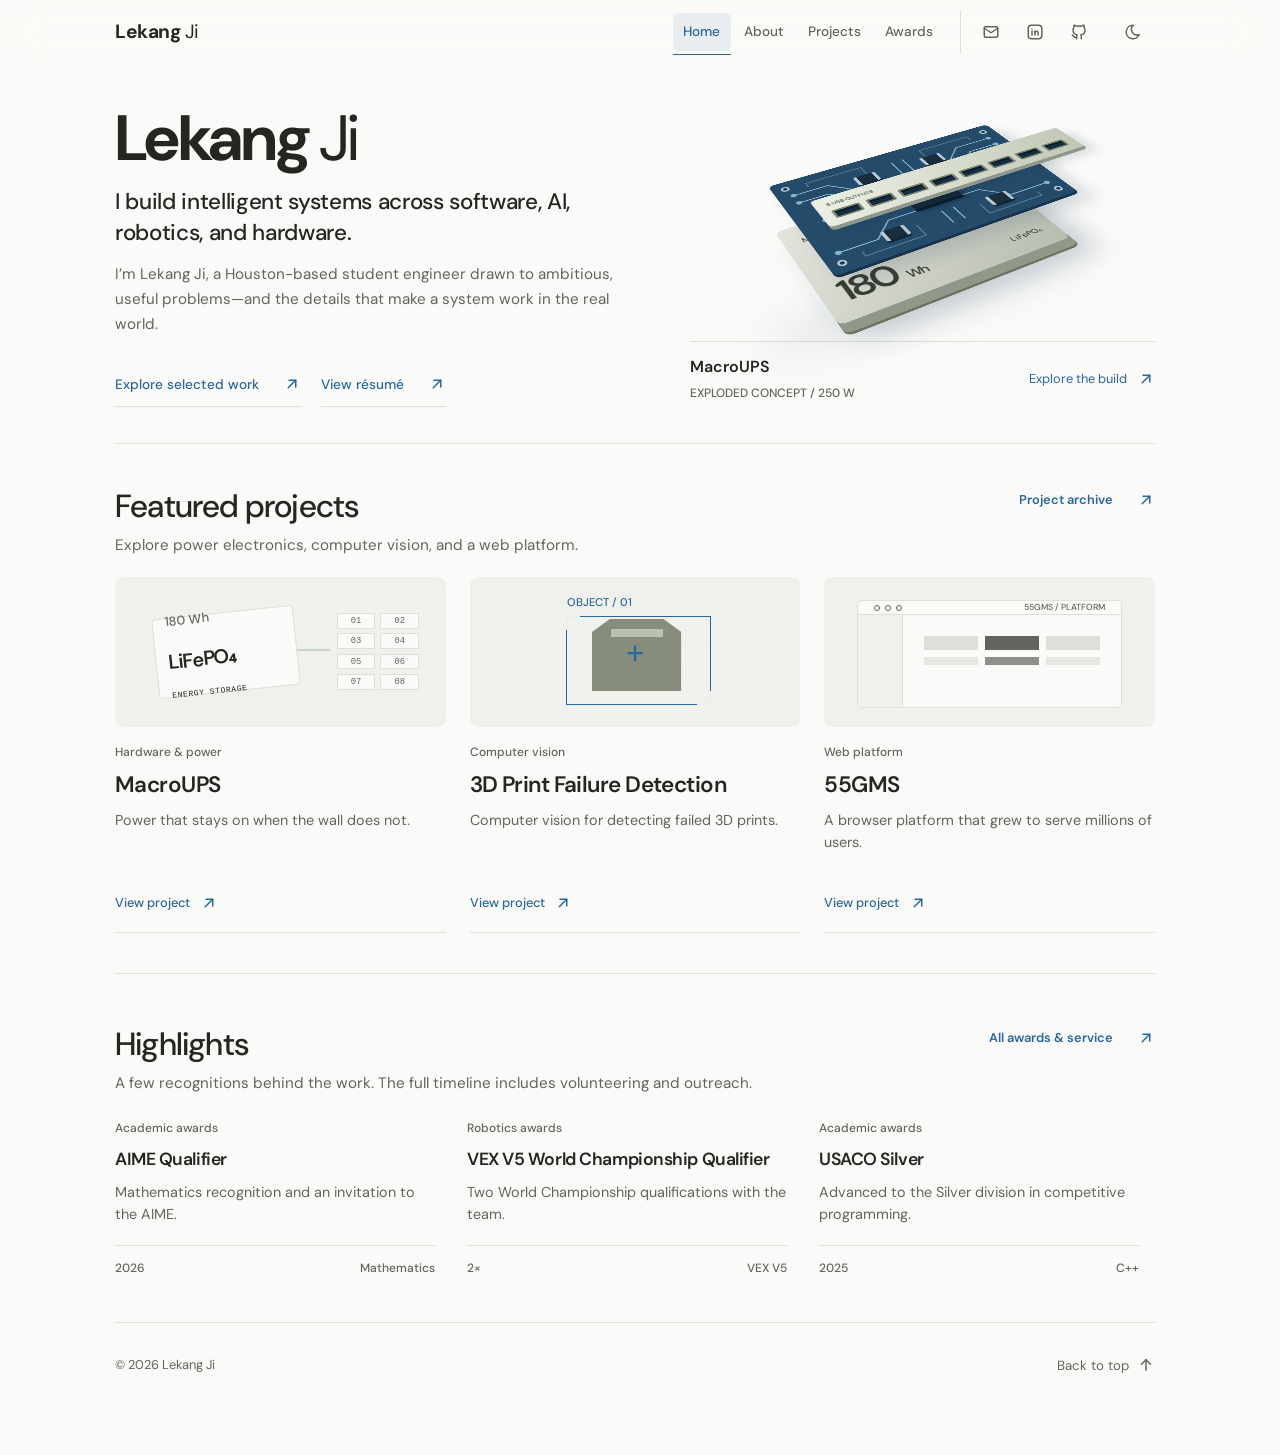
==== commit 555376fe: "v1.4 many features + redesign" ====
--- a/index.html
+++ b/index.html
@@ -8,8 +8,8 @@
             content="Lekang Ji is an engineer and builder creating systems across software, AI, robotics, and hardware."
         />
         <title>Home - Lekang Ji</title>
-        <link rel="stylesheet" href="/style.css?v=7" />
-        <link rel="stylesheet" href="/homepage.css?v=1" />
+        <link rel="stylesheet" href="/style.css?v=9" />
+        <link rel="stylesheet" href="/homepage.css?v=3" />
     <link rel="icon" type="image/svg+xml" href="/images/favicon.svg" />
         <meta name="theme-color" content="#326b9a" />
         <link rel="canonical" href="https://lekang.cc/" />
@@ -57,39 +57,15 @@
     <body id="top" class="home-page">
     <a class="skip-link" href="#main-content">Skip to content</a>
         <header class="site-header" data-page="Home">
-            <nav class="site-nav wrap" aria-label="Primary navigation">
-                <a class="wordmark" href="/">Lekang Ji<span class="wordmark-dot" aria-hidden="true">.</span></a>
-                <div class="nav-links" id="primaryNav">
-                    <a href="/" aria-current="page">Home</a><a href="/about/">About</a
-                    ><a href="/projects/">Projects</a
-                    ><a href="/achievements/">Awards</a><a href="#contact">Contact</a>
-                </div>
-                <button
-                    class="nav-toggle"
-                    aria-controls="primaryNav"
-                    aria-expanded="false"
-                    aria-label="Open navigation"
-                    type="button"
-                >
-                    <span></span>
-                </button>
-                <button
-                    class="theme-toggle"
-                    id="themeToggle"
-                    aria-label="Switch to dark mode"
-                    type="button"
-                ></button>
-            </nav>
+            <nav class="site-nav wrap" aria-label="Primary navigation"><a class="wordmark" href="/"><strong class="name-first">Lekang</strong> <span class="name-last">Ji</span></a><div class="nav-links" id="primaryNav"><a href="/" aria-current="page">Home</a><a href="/about/">About</a><a href="/projects/">Projects</a><a href="/achievements/">Awards</a></div><div class="nav-contacts" id="contact" tabindex="-1" role="group" aria-label="Contact links"><a class="nav-contact" href="mailto:contact@lekangji.cc" aria-label="Email" title="Email"><span class="icon icon-email" aria-hidden="true"></span></a><a class="nav-contact" href="https://www.linkedin.com/in/lekangji/" aria-label="LinkedIn" title="LinkedIn" target="_blank" rel="noopener noreferrer"><span class="icon icon-linkedin" aria-hidden="true"></span></a><a class="nav-contact" href="https://github.com/lekangji" aria-label="GitHub" title="GitHub" target="_blank" rel="noopener noreferrer"><span class="icon icon-github" aria-hidden="true"></span></a></div><button class="theme-toggle" id="themeToggle" aria-label="Switch to dark mode" type="button"><span class="icon icon-moon" aria-hidden="true"></span><span class="icon icon-sun" aria-hidden="true"></span></button><button class="nav-toggle" aria-controls="primaryNav" aria-expanded="false" aria-label="Open navigation" type="button"><span class="icon icon-menu" aria-hidden="true"></span><span class="icon icon-close" aria-hidden="true"></span></button></nav>
         </header>
 
         <main id="main-content" tabindex="-1">
             <section class="hero wrap" aria-labelledby="hero-title">
-                <div class="hero-index mono">01 / INTRODUCTION <span>HOUSTON, TX</span></div>
                 <div class="hero-composition">
                     <div class="hero-copy">
-                        <h1 id="hero-title">Lekang Ji<span class="hero-period">.</span></h1>
+                        <h1 id="hero-title"><strong class="name-first">Lekang</strong> <span class="name-last">Ji</span></h1>
                         <div class="hero-bottom">
-                            <p class="hero-role mono">ENGINEER / BUILDER</p>
                             <div>
                                 <p class="hero-statement">
                                     I build intelligent systems across software, AI, robotics, and hardware.
@@ -132,23 +108,20 @@
                     <div class="hero-project-caption"><span><strong>MacroUPS</strong><span class="mono">EXPLODED CONCEPT / 250 W</span></span><span class="project-caption-action">Explore the build <span class="icon icon-external" aria-hidden="true"></span></span></div>
                 </a>
                 </div>
-                <a class="scroll-link mono" href="#work"
-                    >SCROLL TO EXPLORE <span class="icon icon-down" aria-hidden="true"></span></a
-                >
             </section>
 
             <section class="work-section wrap" id="work" aria-labelledby="work-title">
                 <div class="section-intro">
-                    <p class="kicker mono">02 / THE WORK</p>
                     <div class="section-intro-main">
                         <div class="section-intro-heading">
-                            <h2 id="work-title">Featured projects<span class="accent-period">.</span></h2>
+                            <h2 id="work-title">Featured projects</h2>
                             <a class="button-link button-link-secondary" href="/projects/">Project archive <span class="icon icon-external" aria-hidden="true"></span></a>
                         </div>
                         <p>Explore power electronics, computer vision, and a web platform.</p>
                     </div>
                 </div>
 
+                <div class="featured-grid">
                 <article class="featured-story">
                     <button class="featured-open" type="button" disabled data-featured-project="macro-ups" aria-label="Open MacroUPS project details">
                         <span class="featured-fallback project-visual visual-ups" aria-hidden="true">
@@ -158,10 +131,10 @@
                         </span>
                         <span class="featured-shade" aria-hidden="true"></span>
                         <span class="featured-content">
-                            <span class="featured-meta mono">01 / HARDWARE & POWER</span>
+                            <span class="featured-meta mono">Hardware & power</span>
                             <span class="featured-title">MacroUPS</span>
                             <span class="featured-summary">Power that stays on when the wall does not.</span>
-                            <span class="featured-cta mono">OPEN PROJECT DETAILS <span class="icon icon-external" aria-hidden="true"></span></span>
+                            <span class="featured-cta mono">View project <span class="icon icon-external" aria-hidden="true"></span></span>
                         </span>
                     </button>
                 </article>
@@ -176,10 +149,10 @@
                         </span>
                         <span class="featured-shade" aria-hidden="true"></span>
                         <span class="featured-content">
-                            <span class="featured-meta mono">02 / COMPUTER VISION</span>
+                            <span class="featured-meta mono">Computer vision</span>
                             <span class="featured-title">3D Print Failure Detection</span>
                             <span class="featured-summary">Computer vision for detecting failed 3D prints.</span>
-                            <span class="featured-cta mono">OPEN PROJECT DETAILS <span class="icon icon-external" aria-hidden="true"></span></span>
+                            <span class="featured-cta mono">View project <span class="icon icon-external" aria-hidden="true"></span></span>
                         </span>
                     </button>
                 </article>
@@ -194,20 +167,21 @@
                         </span>
                         <span class="featured-shade" aria-hidden="true"></span>
                         <span class="featured-content">
-                            <span class="featured-meta mono">03 / WEB PLATFORM</span>
+                            <span class="featured-meta mono">Web platform</span>
                             <span class="featured-title">55GMS</span>
                             <span class="featured-summary">A browser platform that grew to serve millions of users.</span>
-                            <span class="featured-cta mono">OPEN PROJECT DETAILS <span class="icon icon-external" aria-hidden="true"></span></span>
+                            <span class="featured-cta mono">View project <span class="icon icon-external" aria-hidden="true"></span></span>
                         </span>
                     </button>
                 </article>
 
+                </div>
                 <noscript><p class="no-script-note">Project panels and highlights require JavaScript. Explore <a href="/projects/case-study/?id=macro-ups">MacroUPS</a>, <a href="/projects/case-study/?id=print-failure-detection">3D Print Failure Detection</a>, and <a href="/projects/case-study/?id=browser-gaming-platform">55GMS</a> on their case-study pages, or <a href="/resume/">read the résumé</a>.</p></noscript>
                 <dialog class="featured-panel" id="featuredProjectPanel" aria-labelledby="featuredPanelTitle">
                     <div class="featured-panel-inner">
                         <div class="featured-panel-top">
                             <span class="mono">PROJECT DETAILS</span>
-                            <button class="featured-panel-close" type="button" aria-label="Close project details">Close <span aria-hidden="true">×</span></button>
+                            <button class="featured-panel-close" type="button" aria-label="Close project details">Close <span class="icon icon-close" aria-hidden="true"></span></button>
                         </div>
                         <div class="featured-panel-body">
                             <p class="featured-panel-category mono" data-panel-category></p>
@@ -229,11 +203,10 @@
                 aria-labelledby="achievements-title"
             >
                 <div class="section-intro compact-intro">
-                    <p class="kicker mono">03 / RECOGNITION</p>
                     <div class="section-intro-main">
                         <div class="section-intro-heading">
                             <h2 id="achievements-title">
-                                Highlights<span class="accent-period">.</span>
+                                Highlights
                             </h2>
                             <a
                                 class="button-link button-link-secondary"
@@ -255,7 +228,7 @@
 
         </main>
 
-        <footer class="site-footer wrap"><noscript><section id="contact" class="contact-section"><h2>Contact</h2><div class="contact-links"><a href="mailto:contact@lekangji.cc">Email</a><a href="https://www.linkedin.com/in/lekangji/">LinkedIn</a><a href="https://github.com/lekangji">GitHub</a></div></section></noscript></footer>
-        <script type="module" src="/script.js?v=7"></script>
+        <footer class="site-footer wrap"></footer>
+        <script type="module" src="/script.js?v=9"></script>
     </body>
 </html>
--- a/style.css
+++ b/style.css
@@ -1,32 +1,32 @@
-@import url("https://fonts.googleapis.com/css2?family=DM+Sans:wght@400;500;600;700&family=IBM+Plex+Mono:wght@400;500;600&display=swap");
+@import url("https://fonts.googleapis.com/css2?family=DM+Sans:wght@400;500;600;700&display=swap");
 
 :root {
     color-scheme: light;
-    --bg: #f7f9fc;
-    --paper: #edf2f7;
-    --ink: #172538;
-    --muted: #53677f;
-    --line: #d4dee8;
-    --accent: #326b9a;
-    --accent-ink: #fff;
-    --visual-dark: #1b334d;
-    --max: 1280px;
-    --header-height: 74px;
+    --bg: #fafaf8;
+    --paper: #f0f0ed;
+    --ink: #242622;
+    --muted: #62655e;
+    --line: #dddfd8;
+    --accent: #2967a0;
+    --accent-ink: #ffffff;
+    --visual-dark: #252824;
+    --max: 1040px;
+    --header-height: 64px;
     --ease-out: cubic-bezier(.16, 1, .3, 1);
 }
 [data-theme="dark"] {
     color-scheme: dark;
-    --bg: #0d1118;
-    --paper: #171e28;
-    --ink: #ecf4fd;
-    --muted: #a7b6c6;
-    --line: #303b48;
+    --bg: #111310;
+    --paper: #1b1e19;
+    --ink: #f1f2ed;
+    --muted: #b3b7ac;
+    --line: #383c33;
     --accent: #91bfe8;
-    --accent-ink: #0d1118;
-    --visual-dark: #172b40;
+    --accent-ink: #111310;
+    --visual-dark: #242821;
 }
 @media (prefers-color-scheme: dark) {
-    :root:not([data-theme]) { color-scheme: dark; --bg: #0d1118; --paper: #171e28; --ink: #edf3fa; --muted: #aebac8; --line: #303b48; --accent: #91bfe8; --accent-ink: #0d1118; --visual-dark: #172b40; }
+    :root:not([data-theme]) { color-scheme: dark; --bg: #111310; --paper: #1b1e19; --ink: #f1f2ed; --muted: #b3b7ac; --line: #383c33; --accent: #91bfe8; --accent-ink: #111310; --visual-dark: #242821; }
 }
 * { box-sizing: border-box; }
 html { scroll-behavior: smooth; scroll-padding-top: 5rem; scrollbar-gutter: stable; }
@@ -41,13 +41,14 @@
 * { scrollbar-width: thin; scrollbar-color: var(--muted) transparent; }
 *::-webkit-scrollbar { width: 10px; height: 10px; }
 *::-webkit-scrollbar-thumb { border: 3px solid transparent; border-radius: 999px; background: var(--muted); background-clip: padding-box; }
-.wrap { width: min(calc(100% - 5rem), var(--max)); margin-inline: auto; }
-.mono { font-family: "IBM Plex Mono", ui-monospace, monospace; font-size: .75rem; font-weight: 500; letter-spacing: .075em; }
+.wrap { width: min(calc(100% - 3rem), var(--max)); margin-inline: auto; }
+.mono { font-family: inherit; font-size: .8rem; font-weight: 500; letter-spacing: 0; }
 .kicker { margin: 0 0 1.35rem; color: var(--accent); text-transform: uppercase; }
 h1, h2, h3, p { margin-top: 0; }
 h1, h2, h3 { font-weight: 500; letter-spacing: -.035em; line-height: 1.1; text-wrap: balance; overflow-wrap: anywhere; }
 p { line-height: 1.55; }
-.accent-period, .wordmark-dot, .hero-period { color: var(--accent); }
+.name-first { font-weight: 700; }
+.name-last { font-weight: 400; }
 .skip-link { position: fixed; top: .5rem; left: 1rem; z-index: 100; padding: .7rem 1rem; border-radius: .5rem; background: var(--accent); color: var(--accent-ink); transform: translateY(-200%); }
 .skip-link:focus { transform: none; }
 .no-script-note { padding-block: 1.5rem; color: var(--muted); }
@@ -59,21 +60,27 @@
 /* Navigation */
 .site-header { position: sticky; top: 0; z-index: 30; border-bottom: 1px solid transparent; background: color-mix(in srgb, var(--bg) 82%, transparent); backdrop-filter: blur(18px); -webkit-backdrop-filter: blur(18px); transition: background-color .25s ease, border-color .25s ease; }
 .site-header.is-scrolled { background: color-mix(in srgb, var(--bg) 95%, transparent); border-bottom-color: var(--line); }
-.site-nav { position: relative; display: flex; align-items: center; min-height: var(--header-height); gap: .9rem; }
-.wordmark { flex: 0 0 auto; margin-right: auto; font-size: 1.55rem; font-weight: 700; letter-spacing: -.035em; line-height: 1; text-decoration: none; }
-.nav-links { display: flex; align-items: center; gap: clamp(.45rem, 1.1vw, 1.2rem); min-width: 0; overflow-x: auto; scrollbar-width: none; }
+.site-nav { position: relative; display: flex; align-items: center; min-height: var(--header-height); gap: .65rem; }
+.wordmark { flex: 0 0 auto; margin-right: auto; font-size: 1.2rem; font-weight: 600; letter-spacing: -.025em; line-height: 1; text-decoration: none; }
+.nav-links { display: flex; align-items: center; gap: .2rem; min-width: 0; }
 .nav-links::-webkit-scrollbar { display: none; }
-.nav-links a { position: relative; flex: 0 0 auto; padding: .55rem .6rem; border-radius: .45rem; color: var(--muted); font-size: .86rem; font-weight: 600; text-decoration: none; white-space: nowrap; transition: color .2s ease, background-color .2s ease; }
+.nav-links a { position: relative; flex: 0 0 auto; padding: .5rem .65rem; border-radius: .35rem; color: var(--muted); font-size: .85rem; font-weight: 500; text-decoration: none; white-space: nowrap; transition: color .2s ease, background-color .2s ease; }
 .nav-links a::after { content: ""; position: absolute; left: 0; right: 100%; bottom: -.28rem; height: 1px; background: var(--accent); transition: right .2s ease; }
 .nav-links a:hover, .nav-links a[aria-current="page"] { color: var(--accent); background: color-mix(in srgb, var(--accent) 9%, transparent); }
 .nav-links a:hover::after, .nav-links a[aria-current="page"]::after { right: 0; }
-.theme-toggle, .nav-toggle { position: relative; flex: 0 0 auto; width: 2.75rem; height: 2.75rem; padding: 0; border: 0; border-radius: .6rem; background: transparent; color: var(--muted); cursor: pointer; transition: color .2s ease, background-color .2s ease; }
+.theme-toggle, .nav-toggle { position: relative; flex: 0 0 auto; width: 2.75rem; height: 2.75rem; padding: 0; border: 0; border-radius: .35rem; background: transparent; color: var(--muted); cursor: pointer; transition: color .2s ease, background-color .2s ease; }
 .theme-toggle:hover, .nav-toggle:hover { color: var(--accent); background: color-mix(in srgb, var(--accent) 9%, transparent); }
-.theme-toggle::before { content: ""; position: absolute; inset: 50% auto auto 50%; width: 1.25rem; height: 1.25rem; border-radius: 50%; box-shadow: inset 0 0 0 .625rem currentColor; transform: translate(-50%, -50%) scale(.55) rotate(0deg); transition: transform .5s var(--ease-out), box-shadow .5s ease; }
-.theme-toggle::after { content: ""; position: absolute; inset: 50% auto auto 50%; width: .2rem; height: .2rem; border-radius: 50%; background: currentColor; box-shadow: 0 -.65rem 0 currentColor, .46rem -.46rem 0 currentColor, .65rem 0 0 currentColor, .46rem .46rem 0 currentColor, 0 .65rem 0 currentColor, -.46rem .46rem 0 currentColor, -.65rem 0 0 currentColor, -.46rem -.46rem 0 currentColor; transform: translate(-50%, -50%) rotate(0deg); transition: transform .5s var(--ease-out), opacity .25s ease; }
-[data-theme="dark"] .theme-toggle::before { box-shadow: inset .4rem .15rem 0 0 currentColor; transform: translate(-50%, -50%) scale(1) rotate(180deg); }
-[data-theme="dark"] .theme-toggle::after { opacity: 0; transform: translate(-50%, -50%) rotate(180deg) scale(.5); }
+.theme-toggle { display: grid; place-items: center; }
+.theme-toggle .icon-sun, .nav-toggle .icon-close { display: none; }
+[data-theme="dark"] .theme-toggle .icon-moon, .nav-toggle[aria-expanded="true"] .icon-menu { display: none; }
+[data-theme="dark"] .theme-toggle .icon-sun, .nav-toggle[aria-expanded="true"] .icon-close { display: inline-block; }
 .nav-toggle { display: none; }
+
+
+.nav-contacts { display: flex; align-items: center; gap: 0; margin-left: .35rem; padding-left: .5rem; border-left: 1px solid var(--line); scroll-margin-top: 5rem; }
+.nav-contact { display: inline-flex; align-items: center; justify-content: center; width: 2.75rem; height: 2.75rem; border-radius: .35rem; color: var(--muted); text-decoration: none; transition: color .2s ease, background-color .2s ease; }
+.nav-contact:hover { color: var(--accent); background: var(--paper); }
+.nav-contact .icon { width: 18px; height: 18px; }
 
 /* Intro */
 .hero { position: relative; min-height: min(78svh, 780px); display: flex; flex-direction: column; justify-content: center; padding-block: clamp(4rem, 7vw, 6.5rem) clamp(5rem, 7vw, 6.5rem); border-bottom: 1px solid var(--line); }
@@ -94,16 +101,16 @@
 .scroll-link:is(:hover, :focus-visible) .icon { translate: 0 4px; }
 
 /* Work */
-.work-section { padding-block: clamp(4.5rem, 8vw, 7rem); }
+.work-section { padding-block: 2.5rem; }
 .section-shaded { position: relative; isolation: isolate; }
-.section-shaded::before { content: ""; position: absolute; z-index: -1; top: 0; bottom: 0; left: 50%; width: 100vw; transform: translateX(-50%); background: color-mix(in srgb, var(--paper) 72%, var(--bg)); }
-.case-system.section-shaded::before { background: var(--visual-dark); }
-.section-intro { display: grid; grid-template-columns: minmax(150px, .3fr) minmax(0, 1fr); gap: clamp(2rem, 5vw, 5rem); margin-bottom: 3rem; }
+.section-shaded::before { content: none; }
+
+.section-intro { display: block; margin-bottom: 1.5rem; }
 .section-intro .kicker { padding-top: .6rem; }
 .section-intro-heading { display: flex; flex-wrap: wrap; align-items: end; justify-content: space-between; gap: 1rem 2rem; }
-.section-intro h2 { margin-bottom: 0; font-size: clamp(3.25rem, 5vw, 4.75rem); }
+.section-intro h2 { margin-bottom: 0; font-size: clamp(1.6rem, 2.5vw, 2rem); letter-spacing: -.025em; }
 .section-intro-heading .button-link { flex: 0 0 auto; margin-bottom: .35rem; }
-.section-intro-main > p { max-width: 35rem; margin: .8rem 0 0; color: var(--muted); font-size: 1.08rem; }
+.section-intro-main > p { max-width: 65ch; margin: .6rem 0 0; color: var(--muted); font-size: .95rem; }
 .section-inline-link { margin-top: .75rem; }
 .work-feature { border-top: 1px solid var(--line); }
 .work-feature:last-of-type { border-bottom: 1px solid var(--line); }
@@ -117,7 +124,7 @@
 .feature-action { display: inline-flex; justify-content: space-between; gap: 2rem; min-width: 14rem; margin-top: 1rem; padding-bottom: .6rem; border-bottom: 1px solid var(--accent); color: var(--accent); }
 .feature-action span { font-size: 1rem; transition: transform .2s ease; }
 .feature-link:hover .feature-action span { transform: translate(3px, -3px); }
-.text-action { display: inline-flex; align-items: center; gap: .7rem; margin-top: 2.5rem; padding-bottom: .55rem; border-bottom: 1px solid var(--accent); color: var(--accent); text-decoration: none; transition: gap .2s ease, color .2s ease; }
+.text-action { display: inline-flex; align-items: center; gap: .65rem; margin-top: 1.25rem; padding-bottom: .35rem; border-bottom: 1px solid var(--accent); color: var(--accent); font-size: .85rem; text-decoration: none; transition: gap .2s ease, color .2s ease; }
 .text-action:hover { gap: 1.1rem; color: var(--ink); }
 .project-visual { position: relative; display: flex; flex-direction: column; justify-content: space-between; min-height: clamp(300px, 30vw, 400px); overflow: hidden; padding: clamp(1.2rem, 2.2vw, 2rem); color: #e9f0e8; background: var(--visual-dark); filter: hue-rotate(55deg) saturate(.82); isolation: isolate; transition: transform .45s var(--ease-out), filter .35s ease; }
 .feature-link:hover .project-visual { transform: scale(1.012); filter: hue-rotate(70deg) saturate(1.05); }
@@ -130,10 +137,10 @@
 .ups-core { position: absolute; z-index: 2; top: 24%; left: 14%; display: flex; flex-direction: column; justify-content: center; width: 38%; height: 48%; padding: 2rem; border: 1px solid #c9d8c470; background: #d8e1d4; color: #31453b; }
 .ups-core span { color: #597467; }
 .ups-core strong { margin-block: .8rem; font-size: clamp(1.5rem, 3vw, 3rem); font-weight: 600; letter-spacing: -.06em; }
-.ups-core small { font-family: "IBM Plex Mono", monospace; font-size: .7rem; letter-spacing: .075em; }
+.ups-core small { font-family: ui-monospace, monospace; font-size: .7rem; letter-spacing: .075em; }
 .ups-line { position: absolute; top: 48%; left: 52%; width: 13%; border-top: 2px solid #c9d8c4; }
 .ups-output { position: absolute; top: 25%; right: 10%; display: grid; grid-template-columns: repeat(2, 1fr); gap: .7rem; width: 25%; height: 46%; }
-.ups-output span { display: grid; place-items: center; border: 1px solid #d4e3d0a6; color: #e3eee0; font: .62rem "IBM Plex Mono", monospace; }
+.ups-output span { display: grid; place-items: center; border: 1px solid #d4e3d0a6; color: #e3eee0; font: .62rem ui-monospace, monospace; }
 .visual-vision { background: #29342f; }
 .vision-grid { position: absolute; inset: 0; background: repeating-linear-gradient(0deg, transparent 0 39px, #a9c2a213 40px), repeating-linear-gradient(90deg, transparent 0 39px, #a9c2a213 40px); }
 .vision-object { position: absolute; left: 37%; bottom: 20%; width: 28%; height: 36%; background: linear-gradient(135deg, #98a99d, #5c7565); clip-path: polygon(20% 0, 80% 0, 100% 18%, 100% 100%, 0 100%, 0 18%); box-shadow: 0 0 30px #0005; }
@@ -143,7 +150,7 @@
 .vision-target::before { top: -1px; left: -1px; border-top: 2px solid; border-left: 2px solid; }
 .vision-target::after { bottom: -1px; right: -1px; border-bottom: 2px solid; border-right: 2px solid; }
 .vision-target span { position: absolute; top: -1.45rem; left: 0; color: #d4e7cb; font-size: .7rem; }
-.vision-crosshair { position: absolute; top: 52%; left: 50%; color: #e3eee0; font: 2rem "IBM Plex Mono", monospace; transform: translate(-50%, -50%); }
+.vision-crosshair { position: absolute; top: 52%; left: 50%; color: #e3eee0; font: 2rem ui-monospace, monospace; transform: translate(-50%, -50%); }
 .visual-platform { background: #d9dfd6; color: #415d4d; }
 .browser-shell { position: absolute; top: 17%; left: 12%; width: 76%; height: 67%; border: 1px solid #8fa593; background: #edf1e9; }
 .browser-top { display: flex; align-items: center; gap: 5px; height: 14%; padding: .35rem 1rem; border-bottom: 1px solid #adc0ad; }
@@ -187,14 +194,14 @@
 .featured-panel::backdrop { background: rgba(9, 19, 31, .58); }
 @keyframes featured-panel-in { from { opacity: .9; transform: translateX(48px); } to { opacity: 1; transform: translateX(0); } }
 .featured-panel-inner { min-height: 100%; }
-.featured-panel-top { position: sticky; top: 0; z-index: 2; display: flex; justify-content: space-between; align-items: center; gap: 1rem; min-height: 4.5rem; padding: .75rem clamp(1.25rem, 4vw, 2.5rem); border-bottom: 1px solid var(--line); background: color-mix(in srgb, var(--bg) 96%, transparent); backdrop-filter: blur(14px); color: var(--accent); }
+.featured-panel-top { position: sticky; top: 0; z-index: 2; display: flex; justify-content: space-between; align-items: center; gap: 1rem; min-height: 4rem; padding: .65rem 1.5rem; border-bottom: 1px solid var(--line); background: var(--bg); color: var(--muted); }
 .featured-panel-close { display: inline-flex; align-items: center; gap: .75rem; padding: .4rem 0 .4rem .5rem; border: 0; background: transparent; color: var(--ink); cursor: pointer; }
-.featured-panel-close span { font-size: 1.6rem; line-height: 1; }
+.featured-panel-close .icon { width: 20px; height: 20px; }
 .featured-panel-close { min-height: 2.75rem; border-radius: .55rem; }
-.featured-panel-body { padding: clamp(2rem, 5vw, 3rem) clamp(1.25rem, 4vw, 2.5rem) 4rem; }
-.featured-panel-category { margin-bottom: 1rem; color: var(--accent); text-transform: uppercase; }
-.featured-panel h2 { margin-bottom: 1.25rem; font-size: clamp(2.75rem, 5vw, 4rem); }
-.featured-panel-description { max-width: 42ch; margin-bottom: 2rem; color: var(--muted); font-size: 1.1rem; }
+.featured-panel-body { padding: 1.75rem clamp(1.25rem, 4vw, 2rem) 2.5rem; }
+.featured-panel-category { margin-bottom: .65rem; color: var(--muted); font-family: "DM Sans", Arial, sans-serif; font-size: .8rem; letter-spacing: 0; text-transform: none; }
+.featured-panel h2 { margin-bottom: 1rem; font-size: clamp(1.8rem, 4vw, 2.25rem); }
+.featured-panel-description { max-width: 65ch; margin-bottom: 1.25rem; color: var(--muted); font-size: 1rem; }
 .featured-panel-gallery { display: grid; gap: .75rem; margin-bottom: 2rem; }
 .featured-panel-gallery figure { margin: 0; }
 .featured-panel-gallery img, .case-media img { display: block; width: 100%; aspect-ratio: 4 / 3; max-height: 420px; object-fit: contain; background: var(--paper); border: 1px solid var(--line); border-radius: .55rem; opacity: 0; }
@@ -213,17 +220,7 @@
 .featured-panel-link:hover { background: color-mix(in srgb, var(--accent) 12%, var(--bg)); }
 .featured-panel-link:first-child:hover { background: color-mix(in srgb, var(--accent) 78%, var(--ink)); }
 
-/* Contact */
-.contact-section { display: grid; grid-template-columns: minmax(0, 1.35fr) minmax(280px, .65fr); column-gap: clamp(3rem, 7vw, 7rem); align-items: end; padding-block: clamp(5rem, 9vw, 8rem); border-top: 1px solid var(--line); }
-.contact-section .kicker { grid-column: 1 / -1; }
-.contact-section h2 { max-width: 12ch; margin-bottom: 0; font-size: clamp(3.5rem, 6vw, 5.5rem); }
-.contact-action p { max-width: 22rem; margin-bottom: .5rem; color: var(--muted); font-size: 1.05rem; }
-.contact-link { display: inline-flex; gap: 2rem; align-items: baseline; margin-top: 1.5rem; padding-bottom: .3rem; border-bottom: 1px solid var(--accent); color: var(--accent); font-size: clamp(2rem, 4vw, 4rem); letter-spacing: -.05em; text-decoration: none; }
-.contact-link span { font-size: .75em; transition: transform .2s ease; }
-.contact-link:hover span { transform: translate(5px, -5px); }
-.contact-social { display: flex; flex-wrap: wrap; gap: 1.4rem; margin-top: 1.8rem; }
-.contact-social a { color: var(--muted); text-decoration: none; transition: color .2s ease; }
-.contact-social a:hover { color: var(--accent); }
+/* Footer */
 .site-footer { display: flex; justify-content: space-between; gap: 2rem; padding-block: 2rem 3rem; border-top: 1px solid var(--line); color: var(--muted); }
 .archive-page .site-footer { border-top: 0; }
 .site-footer > div { display: flex; flex-wrap: wrap; gap: 1.5rem; }
@@ -231,84 +228,90 @@
 .site-footer a:hover { color: var(--accent); }
 
 /* Recognition preview */
-.achievement-section { padding-block: clamp(4.5rem, 8vw, 7rem); border-top: 1px solid var(--line); }
+.achievement-section { padding-block: 2.5rem; border-top: 1px solid var(--line); }
 .compact-intro { margin-bottom: 1.8rem; }
-.award-featured { padding-block: 2rem 3rem; }
+.award-featured { padding-block: 1.5rem 2rem; }
 .award-featured .kicker { margin-bottom: 1.2rem; }
 
 /* Archive */
-.page-hero { padding-block: clamp(5rem, 8vw, 7rem) clamp(3.5rem, 6vw, 5rem); border-bottom: 1px solid var(--line); }
-.page-hero h1 { max-width: 1000px; margin-bottom: 1.5rem; font-size: clamp(3.7rem, 6.5vw, 6rem); }
-.page-hero > p:not(.kicker) { max-width: 45rem; color: var(--muted); font-size: clamp(1.15rem, 1.8vw, 1.55rem); }
+.page-hero { padding-block: 2.75rem 2rem; border-bottom: 1px solid var(--line); }
+.page-hero h1 { max-width: 20ch; margin-bottom: 1rem; font-size: clamp(2.25rem, 4.5vw, 3.25rem); }
+.page-hero > p:not(.kicker) { max-width: 65ch; margin-bottom: 0; color: var(--muted); font-size: 1.05rem; }
 .page-hero-actions { display: flex; flex-wrap: wrap; gap: 1rem 2rem; }
 .page-hero-actions .text-action { margin-top: 1rem; }
-.archive-nav { position: sticky; top: var(--header-height); z-index: 20; display: flex; gap: clamp(1rem, 3vw, 3rem); overflow-x: auto; padding-block: 1.05rem; border-bottom: 1px solid var(--line); background: color-mix(in srgb, var(--bg) 96%, transparent); backdrop-filter: blur(14px); scrollbar-width: none; }
+.archive-nav { position: sticky; top: var(--header-height); z-index: 20; display: flex; gap: 1.5rem; overflow-x: auto; padding-block: .9rem; border-bottom: 1px solid var(--line); background: var(--bg); scrollbar-width: none; font-family: "DM Sans", Arial, sans-serif; font-size: .875rem; font-weight: 500; letter-spacing: 0; }
 .archive-nav::-webkit-scrollbar { display: none; }
 .archive-nav a { flex: 0 0 auto; color: var(--muted); text-decoration: none; }
 .archive-nav a:hover, .archive-nav a:focus-visible, .archive-nav a[aria-current="location"] { color: var(--accent); }
 .archive-nav a[aria-current="location"] { text-decoration: underline; text-underline-offset: .45rem; }
 .archive-content { padding-bottom: 0; }
-.archive-section { padding-block: clamp(4.5rem, 8vw, 7rem); border-bottom: 1px solid var(--line); scroll-margin-top: 8rem; }
+.archive-section { padding-block: 2.25rem; border-bottom: 1px solid var(--line); scroll-margin-top: 8rem; }
 .archive-section:last-child { border-bottom: 0; }
-.archive-section-head { display: grid; grid-template-columns: minmax(150px, .35fr) minmax(0, 1fr); gap: 2rem; align-items: start; margin-bottom: 1.6rem; }
+.archive-section-head { display: block; margin-bottom: 1.25rem; }
 .archive-section-head .kicker { padding-top: .5rem; }
-.archive-section-head h2 { max-width: 16ch; font-size: clamp(2.8rem, 4vw, 4rem); }
-.project-card-grid { display: grid; grid-template-columns: repeat(3, minmax(0, 1fr)); gap: 1.25rem; }
-.project-card { min-width: 0; overflow: hidden; border: 1px solid var(--line); border-radius: .875rem; background: var(--paper); transform: perspective(900px); transition: transform .35s var(--ease-out), border-color .25s ease, background-color .25s ease; }
+.archive-section-head h2 { max-width: 40ch; margin-bottom: .5rem; font-size: 1.6rem; letter-spacing: -.025em; }
+.project-card-grid { display: grid; grid-template-columns: repeat(3, minmax(0, 1fr)); gap: 1rem; }
+.project-card { min-width: 0; overflow: hidden; border: 1px solid var(--line); border-radius: .75rem; background: var(--bg); transition: border-color .2s ease, background-color .2s ease; }
 .project-card:focus-within { border-color: var(--accent); }
 .project-card-inner { display: flex; height: 100%; flex-direction: column; color: inherit; text-decoration: none; }
-.project-card-visual { position: relative; display: flex; min-height: 128px; align-items: flex-start; padding: 1rem; overflow: hidden; background: linear-gradient(135deg, color-mix(in srgb, var(--accent) 20%, var(--paper)), color-mix(in srgb, var(--accent) 5%, var(--paper))); transition: filter .25s ease; }
-.project-card-visual::before { content: ""; position: absolute; inset: 0; background: linear-gradient(90deg, transparent 49.5%, color-mix(in srgb, var(--accent) 18%, transparent) 50%, transparent 50.5%), linear-gradient(transparent 49.5%, color-mix(in srgb, var(--accent) 18%, transparent) 50%, transparent 50.5%); background-size: 34px 34px; }
+.project-card-visual { position: relative; display: flex; min-height: 128px; align-items: flex-start; padding: 1rem; overflow: hidden; background: var(--paper); }
+.project-card-visual::before { content: none; }
 .project-card-visual > span { position: relative; z-index: 1; color: var(--accent); }
 .project-card-image { position: absolute; inset: 0; width: 100%; height: 100%; object-fit: cover; transform: scale(1.02); transition: transform .2s ease, filter .25s ease; }
-.project-card-body { display: flex; min-height: 230px; flex: 1; flex-direction: column; padding: 1.25rem; }
-.project-card-meta { margin-bottom: .7rem; color: var(--accent); font-size: .7rem; text-transform: uppercase; }
-.project-card-body h3 { margin-bottom: .65rem; font-size: clamp(1.4rem, 2vw, 1.9rem); letter-spacing: -.05em; }
+.project-card-body { display: flex; min-height: 0; flex: 1; flex-direction: column; padding: 1.2rem; }
+.project-card-meta { margin-bottom: .65rem; color: var(--muted); font-family: "DM Sans", Arial, sans-serif; font-size: .75rem; letter-spacing: 0; text-transform: none; }
+.project-card-body h3 { margin-bottom: .65rem; font-size: 1.25rem; font-weight: 600; letter-spacing: -.025em; line-height: 1.25; }
 .project-card-description { margin-bottom: 1.25rem; color: var(--muted); font-size: .9rem; }
-.project-card-footer { display: flex; flex-wrap: wrap; justify-content: space-between; gap: .5rem; margin-top: auto; padding-top: .8rem; border-top: 1px solid var(--line); color: var(--accent); font-size: .7rem; }
+.project-card-footer { display: flex; flex-wrap: wrap; justify-content: space-between; gap: .5rem; margin-top: auto; padding-top: .8rem; border-top: 1px solid var(--line); color: var(--muted); font-size: .75rem; }
 .project-card-actions { display: flex; flex-wrap: wrap; justify-content: flex-end; gap: .35rem .7rem; text-align: right; }
 .project-card-title-link, .project-card-action { color: inherit; text-decoration: none; }
 .project-card-title-link:hover, .project-card-action:hover { color: var(--accent); }
 .project-card-action { color: var(--accent); text-align: right; }
 .award-card .project-card-footer span:last-child { white-space: normal; text-align: right; }
 @media (hover: hover) and (pointer: fine) {
-    .project-card:hover { transform: perspective(900px) translateY(-3px) rotateX(var(--tilt-x, .35deg)) rotateY(var(--tilt-y, -.35deg)); border-color: color-mix(in srgb, var(--accent) 70%, var(--line)); background: color-mix(in srgb, var(--accent) 5%, var(--paper)); }
-    .project-card:hover .project-card-visual { filter: saturate(1.12) hue-rotate(5deg); }
+    .project-card:hover { border-color: var(--accent); background: var(--paper); }
     .project-card.has-image:hover .project-card-image { transform: translate3d(var(--image-x, 0px), var(--image-y, 0px), 0) scale(1.09); filter: saturate(1.08); }
 }
 .loading-message { padding-block: 5rem; color: var(--muted); }
 
 /* Case studies */
-.case-hero { padding-block: clamp(3.5rem, 6vw, 6rem) clamp(2.5rem, 4vw, 4rem); }
-.case-hero h1 { max-width: 12ch; margin-bottom: 1.5rem; font-size: clamp(3.8rem, 7vw, 6rem); }
-.case-statement { max-width: 52rem; font-size: clamp(1.8rem, 3.5vw, 3.2rem); letter-spacing: -.035em; line-height: 1.16; }
-.case-summary { max-width: 42rem; margin-top: 1.8rem; color: var(--muted); font-size: 1.12rem; }
-.case-system { padding: clamp(2rem, 4vw, 4rem); background: var(--visual-dark); color: #eef6ff; }
-.case-system .kicker { color: #a9cfee; }
-.system-flow { display: flex; align-items: stretch; gap: 1rem; padding-block: 2rem; }
-.system-step { flex: 1; display: grid; min-height: 120px; place-items: center; padding: 1rem; border: 1px solid #9cc3e68c; color: #eef6ff; font-size: clamp(1rem, 1.5vw, 1.4rem); text-align: center; }
-.system-arrow { align-self: center; color: #a9cfee; font-size: 1.8rem; }
-.system-note { margin: 1rem 0 0; color: #a9cfee; font-size: .7rem; }
-.case-body { display: grid; grid-template-columns: repeat(2, minmax(0, 1fr)); column-gap: clamp(3rem, 8vw, 8rem); padding-block: 3rem; }
-.case-detail { padding-block: 1.8rem; border-bottom: 1px solid var(--line); }
-.case-detail h2 { margin-bottom: 1.5rem; color: var(--accent); font-size: .72rem; letter-spacing: .1em; }
-.case-detail p { max-width: 35rem; color: var(--ink); font-size: clamp(1.1rem, 1.55vw, 1.35rem); line-height: 1.5; }
-.case-back { display: inline-block; margin-bottom: 5rem; padding-bottom: .6rem; border-bottom: 1px solid var(--accent); color: var(--accent); text-decoration: none; }
+[data-case-study] { max-width: 960px; }
+.case-hero { margin-left: 11rem; padding-block: 2.75rem 2.5rem; }
+.case-hero h1 { max-width: 22ch; margin-bottom: .65rem; font-size: clamp(2.25rem, 4.5vw, 3.25rem); }
+.case-category { margin-bottom: 1.25rem; color: var(--accent); font-size: .85rem; }
+.case-summary { max-width: 65ch; margin: 0; color: var(--muted); font-size: 1.05rem; }
+.case-row { display: grid; grid-template-columns: 9rem minmax(0, 1fr); gap: 2rem; padding-block: 1.75rem; border-top: 1px solid var(--line); }
+.case-label { margin: .2rem 0 0; color: var(--muted); font-size: .85rem; font-weight: 500; letter-spacing: normal; line-height: 1.5; }
+.case-links { display: flex; flex-wrap: wrap; gap: .75rem; }
+.case-project-link { justify-content: center; gap: .65rem; min-height: 2.75rem; padding: .6rem 1rem; }
+.case-project-link:is(:hover, :focus-visible) .icon-external { translate: 2px -2px; }
+.case-gallery { display: grid; gap: 1.5rem; min-width: 0; }
+.case-gallery .case-media { margin: 0; }
+.case-gallery .case-media img { aspect-ratio: auto; max-height: 560px; height: auto; }
+.case-system { min-width: 0; }
+.system-flow { display: flex; align-items: stretch; gap: .75rem; padding-bottom: .75rem; }
+.system-step { flex: 1; display: grid; min-width: 0; min-height: 76px; place-items: center; padding: .8rem; border: 1px solid var(--line); border-radius: .5rem; background: var(--paper); color: var(--ink); font-size: .9rem; text-align: center; overflow-wrap: anywhere; }
+.system-flow > .icon { align-self: center; color: var(--accent); }
+.system-note { margin: .5rem 0 0; color: var(--muted); font-size: .75rem; }
+.case-body { display: block; }
+.case-detail p { max-width: 65ch; margin-bottom: 0; color: var(--muted); font-size: 1rem; line-height: 1.65; }
+.case-stack { display: flex; flex-wrap: wrap; gap: .5rem; margin: 0; padding: 0; list-style: none; }
+.case-stack li { padding: .3rem .65rem; border: 1px solid var(--line); border-radius: .35rem; background: var(--paper); font-size: .85rem; }
+.case-back { display: inline-flex; align-items: center; flex-direction: row-reverse; gap: .5rem; min-height: 2.75rem; margin-bottom: 1.5rem; color: var(--muted); font-size: .85rem; text-decoration: none; }
+.case-back:is(:hover, :focus-visible) { color: var(--accent); }
+.case-back:is(:hover, :focus-visible) .icon { translate: -3px 0; }
+.case-bottom { margin-block: 1rem 2rem; margin-left: 11rem; }
 .case-missing { min-height: 60vh; padding-top: 8rem; }
 
 /* About page */
-.about-bio, .about-activity { display: grid; grid-template-columns: minmax(220px, .5fr) minmax(0, 1fr); gap: 3rem; padding-block: clamp(3rem, 5vw, 5rem); }
-.about-bio h2, .about-activity h2 { font-size: clamp(1.8rem, 3vw, 2.5rem); }
-.about-activity { align-items: start; border-top: 1px solid var(--line); }
-.activity-description { max-width: 22rem; margin-bottom: 0; color: var(--muted); }
-.activity-stats { width: min(100%, 495px); }
-.activity-stats img { display: block; width: 100%; height: auto; }
+.about-bio { display: grid; grid-template-columns: minmax(180px, .4fr) minmax(0, 1fr); gap: 2rem; padding-block: 2.25rem; }
+.about-bio h2 { font-size: 1.6rem; }
 .about-page-body { max-width: 46rem; }
 .about-page-body p { margin-bottom: 1rem; font-size: clamp(1rem, 1.2vw, 1.125rem); letter-spacing: normal; line-height: 1.65; }
 .about-page-body p:last-child { margin-bottom: 0; }
 .about-page-body p:nth-child(2) { color: var(--muted); }
-.about-timeline { display: grid; grid-template-columns: minmax(220px, .5fr) minmax(0, 1fr); gap: 3rem; padding-block: clamp(3rem, 5vw, 5rem); border-top: 1px solid var(--line); }
-.about-timeline h2 { max-width: 12ch; margin-bottom: 1rem; font-size: clamp(3rem, 4.5vw, 4.25rem); }
+.about-timeline { display: grid; grid-template-columns: minmax(180px, .4fr) minmax(0, 1fr); gap: 2rem; padding-block: 2.25rem; border-top: 1px solid var(--line); }
+.about-timeline h2 { max-width: 16ch; margin-bottom: 1rem; font-size: 1.6rem; }
 .about-timeline > div:first-child > p:last-child { max-width: 22rem; color: var(--muted); }
 .timeline-list { border-top: 1px solid var(--line); }
 .timeline-list article { position: relative; display: grid; grid-template-columns: 5rem 1fr; gap: 1.5rem; padding: 1.35rem 0 1.35rem 1.25rem; border-bottom: 1px solid var(--line); border-left: 1px solid var(--line); transition: background-color .2s ease, border-color .2s ease; }
@@ -323,15 +326,15 @@
 
 /* A readable on-screen résumé that also prints cleanly. */
 .resume-page { padding-bottom: 0; }
-.resume-hero { padding-block: clamp(3.5rem, 6vw, 6rem) 2.5rem; border-bottom: 1px solid var(--line); }
-.resume-hero h1 { margin-bottom: 1.5rem; font-size: clamp(4.5rem, 9vw, 6rem); }
-.resume-hero > p:not(.kicker) { max-width: 43rem; font-size: clamp(1.3rem, 2.2vw, 2rem); letter-spacing: -.035em; }
-.resume-contact { display: flex; flex-wrap: wrap; gap: 1.8rem; margin-top: 3rem; color: var(--muted); }
+.resume-hero { padding-block: 2.75rem 2rem; border-bottom: 1px solid var(--line); }
+.resume-hero h1 { margin-bottom: 1rem; font-size: clamp(2.25rem, 4.5vw, 3.25rem); }
+.resume-hero > p:not(.kicker) { max-width: 65ch; font-size: 1.05rem; letter-spacing: normal; }
+.resume-contact { display: flex; flex-wrap: wrap; gap: 1rem; margin-top: 1rem; color: var(--muted); }
 .resume-contact a { color: var(--accent); text-decoration: none; }
-.resume-section { display: grid; grid-template-columns: minmax(170px, .35fr) minmax(0, 1fr); gap: 2rem; padding-block: 2.5rem; border-bottom: 1px solid var(--line); }
+.resume-section { display: grid; grid-template-columns: minmax(170px, .35fr) minmax(0, 1fr); gap: 2rem; padding-block: 2rem; border-bottom: 1px solid var(--line); }
 .resume-section .kicker { padding-top: .3rem; }
-.resume-entry { margin-bottom: 2rem; }
-.resume-entry h3 { margin-bottom: .5rem; font-size: clamp(1.4rem, 2vw, 2rem); letter-spacing: -.045em; }
+.resume-entry { margin-bottom: 1.5rem; }
+.resume-entry h3 { margin-bottom: .5rem; font-size: 1.25rem; letter-spacing: -.025em; }
 .resume-entry p { max-width: 43rem; margin: 0; color: var(--muted); font-size: 1rem; }
 .resume-section .text-action { margin-top: 0; }
 
@@ -355,21 +358,14 @@
     .wrap { width: min(calc(100% - 2rem), var(--max)); }
     .site-nav { min-height: var(--header-height); gap: .15rem; }
     .wordmark { font-size: 1.3rem; }
-    .nav-toggle { display: block; }
-    .nav-toggle::before, .nav-toggle::after, .nav-toggle span { content: ""; position: absolute; left: 50%; width: 1rem; height: 1.5px; border-radius: 2px; background: currentColor; transform: translateX(-50%); transition: transform .25s var(--ease-out), opacity .2s ease, top .25s var(--ease-out); }
-    .nav-toggle::before { top: .95rem; }
-    .nav-toggle span { top: 1.34rem; }
-    .nav-toggle::after { top: 1.73rem; }
-    .nav-toggle[aria-expanded="true"]::before { top: 1.34rem; transform: translateX(-50%) rotate(45deg); }
-    .nav-toggle[aria-expanded="true"] span { opacity: 0; }
-    .nav-toggle[aria-expanded="true"]::after { top: 1.34rem; transform: translateX(-50%) rotate(-45deg); }
+    .nav-toggle { display: grid; place-items: center; }
     .nav-links { position: absolute; top: calc(100% - 1px); left: 0; right: 0; display: grid; gap: .15rem; overflow: visible; padding: .65rem; border: 1px solid var(--line); border-radius: .75rem; background: color-mix(in srgb, var(--bg) 98%, transparent); opacity: 0; visibility: hidden; transform: translateY(-8px); pointer-events: none; transition: opacity .2s ease, visibility .2s ease, transform .3s var(--ease-out); }
     .nav-links.is-open { opacity: 1; visibility: visible; transform: none; pointer-events: auto; }
     html:not(.nav-ready) .site-nav { flex-wrap: wrap; padding-block: .75rem; }
     html:not(.nav-ready) .nav-links { position: static; display: flex; flex-wrap: wrap; width: 100%; padding: 0; border: 0; opacity: 1; visibility: visible; transform: none; pointer-events: auto; }
     .nav-links a { padding: .75rem .85rem; font-size: .86rem; }
     .nav-links a::after { display: none; }
-    .theme-toggle, .nav-toggle { width: 2.5rem; height: 2.5rem; }
+    .theme-toggle, .nav-toggle { width: 2.75rem; height: 2.75rem; }
     .hero { min-height: min(76svh, 680px); padding-block: 4rem 5rem; }
     .hero-index span { display: none; }
     .hero h1 { margin-block: 2.1rem 2.5rem; font-size: clamp(3.25rem, 15vw, 4.25rem); }
@@ -379,8 +375,8 @@
     .scroll-link { left: 0; right: auto; bottom: 1.3rem; }
     .section-intro { margin-bottom: 2rem; }
     .section-intro .kicker { grid-row: auto; }
-    .section-intro h2 { font-size: clamp(3rem, 13vw, 4rem); }
-    .work-section { padding-top: 4.5rem; padding-bottom: 4.5rem; }
+    .section-intro h2 { font-size: 1.6rem; }
+    .work-section { padding-block: 2rem; }
     .featured-story + .featured-story { margin-top: .8rem; }
     .featured-open { min-height: 470px; }
     .featured-content { padding: 1.5rem; }
@@ -396,29 +392,29 @@
     .ups-core strong { font-size: 1.35rem; }
     .ups-output { gap: .35rem; }
     .project-card-grid { grid-template-columns: 1fr; }
-    .achievement-section { padding-block: 4.5rem; }
-    .contact-section { grid-template-columns: 1fr; gap: 2rem; padding-block: 5rem; }
-    .contact-section .kicker { margin-bottom: 0; }
-    .contact-section h2 { font-size: clamp(3.15rem, 13vw, 4.25rem); }
+    .achievement-section { padding-block: 2rem; }
     .site-footer { flex-direction: column; }
-    .page-hero { padding-block: 4.5rem 3.25rem; }
-    .page-hero h1 { font-size: clamp(3.2rem, 12vw, 4.25rem); }
+    .page-hero { padding-block: 2rem 1.5rem; }
+    .page-hero h1 { font-size: 2.25rem; }
     .archive-nav { top: var(--header-height); }
-    .archive-section { padding-block: 4.5rem; }
-    .archive-section-head h2 { font-size: 2.75rem; }
-    .case-hero h1 { font-size: clamp(3.4rem, 13vw, 4.5rem); }
-    .case-statement { font-size: 1.8rem; }
+    .archive-section { padding-block: 2rem; }
+    .archive-section-head h2 { font-size: 1.5rem; }
+    .case-hero h1 { font-size: 2.25rem; }
+    .case-hero { margin-left: 0; padding-block: 1.5rem 2rem; }
+    .case-row { grid-template-columns: 1fr; gap: .8rem; padding-block: 1.5rem; }
+    .case-label { color: var(--ink); font-weight: 600; }
+    .case-bottom { margin-left: 0; }
     .system-flow { flex-direction: column; }
-    .system-step { min-height: 90px; }
-    .system-arrow { transform: rotate(90deg); }
-    .case-body { grid-template-columns: 1fr; padding-block: 3rem; }
+    .system-step { min-height: 64px; }
+    .system-flow > .icon { transform: rotate(90deg); }
     .about-timeline { grid-template-columns: 1fr; gap: 1.5rem; }
     .timeline-list article { grid-template-columns: 3.5rem 1fr; gap: .75rem; }
     .award-timeline article { grid-template-columns: 1fr; gap: .5rem; }
-    .resume-section { grid-template-columns: 1fr; gap: .5rem; padding-block: 2.5rem; }
-    .resume-hero h1 { font-size: clamp(3.75rem, 15vw, 5rem); }
+    .resume-section { grid-template-columns: 1fr; gap: .75rem; padding-block: 1.5rem; }
+    .resume-hero h1 { font-size: 2.25rem; }
 }
 @media (max-width: 380px) {
+    .nav-contact, .theme-toggle, .nav-toggle { width: 2.5rem; }
     .nav-links { gap: .2rem; }
     .nav-links a { font-size: .86rem; }
     .wordmark { font-size: 1.15rem; }
@@ -444,47 +440,52 @@
     .resume-entry { margin-bottom: .8rem; }
 }
 
-/* Requested changes: drawn arrows, compact headings, and a shared contact footer. */
-.icon { display: inline-block; flex: 0 0 auto; width: 18px; height: 18px; vertical-align: -.18em; background: currentColor; -webkit-mask: var(--icon-mask, url("/images/arrow-up-right.svg")) center / contain no-repeat; mask: var(--icon-mask, url("/images/arrow-up-right.svg")) center / contain no-repeat; transition: translate .2s ease; }
-.icon-up { transform: rotate(-45deg); }
-.icon-right { transform: rotate(45deg); }
-.icon-down { transform: rotate(135deg); }
-.icon-left { transform: rotate(225deg); }
-.icon-email { --icon-mask: url("data:image/svg+xml,%3Csvg xmlns='http://www.w3.org/2000/svg' viewBox='0 0 24 24' fill='none' stroke='black' stroke-width='2' stroke-linecap='round' stroke-linejoin='round'%3E%3Crect x='3' y='5' width='18' height='14' rx='2'/%3E%3Cpath d='m3 7 9 6 9-6'/%3E%3C/svg%3E"); }
-.icon-linkedin { --icon-mask: url("data:image/svg+xml,%3Csvg xmlns='http://www.w3.org/2000/svg' viewBox='0 0 24 24' fill='none' stroke='black' stroke-width='2' stroke-linecap='round' stroke-linejoin='round'%3E%3Crect x='3' y='3' width='18' height='18' rx='2'/%3E%3Cpath d='M7 10v7m4 0v-7m0 3a3 3 0 0 1 6 0v4'/%3E%3Ccircle cx='7' cy='7' r='.5' fill='black'/%3E%3C/svg%3E"); }
-.icon-github { --icon-mask: url("data:image/svg+xml,%3Csvg xmlns='http://www.w3.org/2000/svg' viewBox='0 0 24 24' fill='none' stroke='black' stroke-width='2' stroke-linecap='round' stroke-linejoin='round'%3E%3Cpath d='M9 19c-4.3 1.4-4.3-2.5-6-3m12 6v-3.9a3.4 3.4 0 0 0-.9-2.7c3-.3 6.2-1.5 6.2-6.9a5.4 5.4 0 0 0-1.5-3.7 5 5 0 0 0-.1-3.7s-1.2-.4-3.8 1.4a13.3 13.3 0 0 0-6.8 0C5.5.8 4.3 1.2 4.3 1.2a5 5 0 0 0-.1 3.7 5.4 5.4 0 0 0-1.5 3.7c0 5.4 3.2 6.6 6.2 6.9A3.4 3.4 0 0 0 8 18.1V22'/%3E%3C/svg%3E"); }
+/* Tabler Icons v3.34.1 (MIT): official SVGs are self-hosted in images/icons. */
+.icon { display: inline-block; flex: 0 0 auto; width: 18px; height: 18px; vertical-align: -.18em; background: currentColor; -webkit-mask: var(--icon-mask, url("/images/icons/arrow-up-right.svg")) center / contain no-repeat; mask: var(--icon-mask, url("/images/icons/arrow-up-right.svg")) center / contain no-repeat; transition: translate .2s ease; }
+.icon-external { --icon-mask: url("/images/icons/arrow-up-right.svg"); }
+.icon-up { --icon-mask: url("/images/icons/arrow-up.svg"); }
+.icon-right { --icon-mask: url("/images/icons/arrow-right.svg"); }
+.icon-down { --icon-mask: url("/images/icons/arrow-down.svg"); }
+.icon-left { --icon-mask: url("/images/icons/arrow-left.svg"); }
+.icon-email { --icon-mask: url("/images/icons/mail.svg"); }
+.icon-linkedin { --icon-mask: url("/images/icons/brand-linkedin.svg"); }
+.icon-github { --icon-mask: url("/images/icons/brand-github.svg"); }
+.icon-sun { --icon-mask: url("/images/icons/sun.svg"); }
+.icon-moon { --icon-mask: url("/images/icons/moon.svg"); }
+.icon-menu { --icon-mask: url("/images/icons/menu-2.svg"); }
+.icon-close { --icon-mask: url("/images/icons/x.svg"); }
 .site-footer { display: block; padding-top: 0; border-top: 0; }
-.site-footer .contact-section { display: block; padding-block: 2rem 3rem; }
-.site-footer .contact-section h2 { max-width: none; margin-bottom: 1.5rem; font-size: 2rem; }
-.contact-links { display: grid; grid-template-columns: 1.25fr 1fr 1fr; gap: 1.5rem; }
-.contact-item { display: flex; align-items: center; justify-content: space-between; gap: 12px; min-width: 0; min-height: 64px; padding-block: 8px; color: var(--ink); text-decoration: none; }
-.contact-item:hover { color: var(--accent); }
-.contact-item:is(:hover, :focus-visible) > .icon { translate: 3px -3px; }
-.contact-label { min-width: 0; display: grid; gap: 4px; }
-.contact-label strong { display: flex; align-items: center; gap: 8px; font-size: .95rem; font-weight: 500; }
-.contact-address { color: var(--muted); font-size: .8rem; overflow-wrap: anywhere; }
-.site-footer .footer-bottom { display: flex; align-items: center; justify-content: space-between; gap: 16px; padding-top: 12px; border-top: 1px solid var(--line); color: var(--muted); font-size: .8rem; }
+.site-footer .footer-bottom { display: flex; align-items: center; justify-content: space-between; gap: 1rem; padding-block: 1.25rem; border-top: 1px solid var(--line); color: var(--muted); font-size: .8rem; }
 .footer-top { display: flex; align-items: center; gap: 8px; min-height: 44px; }
 .footer-top:is(:hover, :focus-visible) .icon { translate: 0 -4px; }
 @media (prefers-reduced-motion: reduce) {
-    .contact-item > .icon, .footer-top .icon, .scroll-link .icon { translate: none !important; }
-}
-@media screen {
-    .hero { min-height: 0; padding-block: 3rem 4rem; }
-    .hero h1 { margin-block: 1.5rem; font-size: clamp(2.75rem, 5vw, 3.5rem); }
-    .hero-statement { font-size: clamp(1.15rem, 2vw, 1.5rem); }
-    .page-hero { padding-block: 3rem 2.5rem; }
-    .page-hero h1, .resume-hero h1, .case-hero h1 { margin-bottom: 1rem; font-size: clamp(2rem, 4vw, 2.75rem); }
-    .page-hero > p:not(.kicker), .resume-hero > p:not(.kicker), .case-summary { font-size: 1.05rem; }
-    .section-intro h2, .about-timeline h2, .archive-section-head h2 { font-size: clamp(1.8rem, 3vw, 2.5rem); }
-    .featured-title { font-size: clamp(2.25rem, 5vw, 3.5rem); }
-    .featured-panel h2 { font-size: clamp(2rem, 4vw, 2.75rem); }
-}
+}
+
 @media (max-width: 640px) {
-    .about-bio, .about-activity { grid-template-columns: 1fr; gap: 1rem; }
-    .contact-links { grid-template-columns: 1fr; gap: 0; }
-    .contact-item { padding-block: 12px; border-top: 1px solid var(--line); }
-    .contact-item:last-child { border-bottom: 1px solid var(--line); }
-    .contact-address { font-size: .85rem; }
+    .about-bio { grid-template-columns: 1fr; gap: 1rem; }
     .site-footer .footer-bottom { flex-wrap: wrap; }
 }
+
+@media (max-width: 640px) {
+    .wrap { width: min(calc(100% - 2rem), var(--max)); }
+    .site-nav { gap: .1rem; }
+    .wordmark { font-size: 1.1rem; }
+    .nav-contacts { margin-left: 0; padding-left: 0; border-left: 0; }
+    .about-bio { grid-template-columns: 1fr; gap: 1rem; }
+    html:not(.nav-ready) .nav-links { order: 5; }
+}
+
+/* Secondary activity widgets sit after the About narrative and timeline. */
+.about-activity { display: grid; grid-template-columns: repeat(2, minmax(0, 1fr)); gap: 2rem; align-items: start; padding-block: 2rem; border-top: 1px solid var(--line); }
+.activity-widget { min-width: 0; }
+.activity-widget-heading { display: flex; justify-content: space-between; align-items: center; gap: 1rem; }
+.activity-widget-heading h2 { margin: 0; font-size: 1.125rem; font-weight: 500; letter-spacing: -.015em; }
+.activity-widget-heading a { display: inline-grid; place-items: center; min-width: 2rem; min-height: 2rem; color: var(--accent); }
+.activity-caption, .activity-status { margin: .25rem 0 1rem; color: var(--muted); font-size: .85rem; }
+.activity-widget img { display: block; width: 100%; height: auto; }
+.activity-chart { padding-block: .5rem; }
+.about-activity [hidden] { display: none; }
+[data-theme="dark"] .github-contributions { filter: invert(.88) hue-rotate(180deg); }
+@media (max-width: 640px) {
+    .about-activity { grid-template-columns: 1fr; gap: 1.5rem; }
+}
--- a/homepage.css
+++ b/homepage.css
@@ -1,20 +1,17 @@
-/* Homepage refinement; the shared palette and the rest of the site stay authoritative. */
-.home-page .hero { padding-block: clamp(2.5rem, 5vw, 4.5rem) 4rem; }
-.home-page .hero-index { max-width: none; }
-.hero-composition { display: grid; grid-template-columns: 1.05fr 1fr; align-items: center; gap: clamp(2rem, 5vw, 5rem); margin-block: 1.5rem 2rem; }
+/* A compact introduction and three projects visible together. */
+.home-page .hero { min-height: 0; padding-block: 2.75rem 2.25rem; }
+.hero-composition { display: grid; grid-template-columns: 1.15fr 1fr; align-items: center; gap: 2.5rem; margin: 0; }
 .hero-copy { min-width: 0; }
-.home-page .hero h1 { margin: 0 0 1.8rem; font-size: clamp(3.5rem, 6.8vw, 6rem); font-weight: 600; letter-spacing: -.04em; }
+.home-page .hero h1 { margin: 0 0 1rem; font-size: clamp(2.75rem, 5vw, 4rem); font-weight: 600; letter-spacing: -.035em; }
 .home-page .hero-bottom { display: block; }
-.home-page .hero-role { margin-bottom: 1.1rem; padding: 0; }
-.home-page .hero-statement { max-width: 27ch; font-size: clamp(1.45rem, 2.2vw, 1.85rem); line-height: 1.25; }
-.home-page .hero-context { max-width: 45ch; font-size: 1rem; }
-.home-page .hero-actions { gap: .65rem; }
-.home-page .scroll-link { bottom: 1.4rem; }
+.home-page .hero-statement { max-width: 32ch; margin-bottom: .85rem; font-size: clamp(1.2rem, 2vw, 1.4rem); line-height: 1.4; letter-spacing: -.015em; }
+.home-page .hero-context { max-width: 52ch; margin-bottom: 1.25rem; color: var(--muted); font-size: .95rem; line-height: 1.65; }
+.home-page .hero-actions { gap: 1.25rem; }
 .hero-project { min-width: 0; color: var(--ink); text-decoration: none; }
-.power-stage { position: relative; height: clamp(280px, 28vw, 360px); perspective: 1000px; }
-.power-assembly { position: absolute; top: 48%; left: 50%; width: 360px; height: 220px; transform-style: preserve-3d; transform: translate(-50%, -50%) rotateX(54deg) rotateZ(-30deg); transition: transform .8s var(--ease-out); }
+.power-stage { position: relative; height: 230px; perspective: 1000px; }
+.power-assembly { scale: .72; position: absolute; top: 42%; left: 50%; margin-top: -110px; margin-left: -180px; width: 360px; height: 220px; transform-style: preserve-3d; transform: rotateX(54deg) rotateZ(-30deg); transition: transform .8s var(--ease-out); }
 .power-battery, .power-board, .power-outputs { position: absolute; inset: 0; transform-style: preserve-3d; }
-.power-battery { padding: 26px; border-radius: 10px; background: linear-gradient(135deg, #d6e2ee, #9bb2ca); color: #243f5b; box-shadow: 0 18px 0 #708ba6, 0 22px 0 #526e8b, 18px 38px 45px #102c4b30; transform: translateZ(-48px); transition: transform .8s var(--ease-out); }
+.power-battery { padding: 26px; border-radius: 10px; background: linear-gradient(135deg, #e3e5dd, #b8bdb0); color: #383d33; box-shadow: 0 18px 0 #909889, 0 22px 0 #69745f, 18px 38px 45px #102c4b30; transform: translateZ(-48px); transition: transform .8s var(--ease-out); }
 .battery-mark { display: block; font-size: 15px; letter-spacing: .02em; }
 .battery-rating { position: absolute; bottom: 26px; left: 26px; font-size: 58px; font-weight: 600; line-height: 1; letter-spacing: -.04em; }
 .battery-rating small { font-size: 22px; font-weight: 500; }
@@ -26,92 +23,98 @@
 .component-a { top: 38px; left: 110px; }.component-b { top: 38px; right: 110px; }.component-c { bottom: 28px; left: 84px; }.component-d { bottom: 28px; right: 84px; }
 .board-mount { position: absolute; width: 12px; height: 12px; border: 3px solid #b9cfdb; border-radius: 50%; background: #16334b; }
 .mount-a { top: 12px; left: 12px; }.mount-b { top: 12px; right: 12px; }.mount-c { bottom: 12px; left: 12px; }.mount-d { bottom: 12px; right: 12px; }
-.power-outputs { inset: auto 0 0; height: 58px; padding: 10px 14px; border-radius: 5px; background: linear-gradient(120deg, #e3ebf2, #a3b9ce); color: #254560; box-shadow: 0 7px 0 #708ba6, 8px 16px 20px #102c4b25; transform: translateZ(100px); transition: transform .8s var(--ease-out); }
+.power-outputs { inset: auto 0 0; height: 58px; padding: 10px 14px; border-radius: 5px; background: linear-gradient(120deg, #edf0e6, #c0c7b5); color: #3b4532; box-shadow: 0 7px 0 #909889, 8px 16px 20px #102c4b25; transform: translateZ(100px); transition: transform .8s var(--ease-out); }
 .power-outputs > span { display: block; margin-bottom: 6px; font-size: 8px; }
 .power-ports { display: grid; grid-template-columns: repeat(8, 1fr); gap: 8px; }
-.power-ports i { height: 17px; border: 3px solid #6c879e; border-radius: 3px; background: #142d42; box-shadow: inset 0 4px 0 #0a1d2c; }
+.power-ports i { height: 17px; border: 3px solid #78836c; border-radius: 3px; background: #142d42; box-shadow: inset 0 4px 0 #0a1d2c; }
 .power-ground { position: absolute; z-index: -1; bottom: 12%; left: 14%; width: 75%; height: 17%; border-radius: 50%; background: #203e601c; filter: blur(20px); transform: rotate(-18deg); }
-.hero-project-caption { display: flex; align-items: center; justify-content: space-between; gap: 1rem; padding-top: 1.1rem; border-top: 1px solid var(--line); }
-.hero-project-caption strong { display: block; font-size: 1.1rem; font-weight: 600; }
-.hero-project-caption .mono { color: var(--muted); font-size: .7rem; letter-spacing: .04em; }
+.hero-project-caption { display: flex; align-items: center; justify-content: space-between; gap: 1rem; padding-top: .75rem; border-top: 1px solid var(--line); }
+.hero-project-caption strong { display: block; font-size: 1rem; font-weight: 600; }
+.hero-project-caption .mono { color: var(--muted); font-size: .75rem; letter-spacing: 0; }
 .project-caption-action { display: inline-flex; align-items: center; gap: .65rem; color: var(--accent); font-size: .8rem; white-space: nowrap; }
-.hero-project:focus-visible .power-assembly { transform: translate(-50%, -50%) rotateX(48deg) rotateZ(-24deg); }
+.hero-project:focus-visible .power-assembly { transform: rotateX(48deg) rotateZ(-24deg); }
 @media (hover: hover) {
-    .hero-project:hover .power-assembly { transform: translate(-50%, -50%) rotateX(48deg) rotateZ(-24deg); }
+    .hero-project:hover .power-assembly { transform: rotateX(48deg) rotateZ(-24deg); }
     .hero-project:hover .power-board { transform: translateZ(42px); }
     .hero-project:hover .power-outputs { transform: translateZ(116px); }
 }
-/* Preserve the three project stories, giving their artifacts room beside the copy. */
-.home-page .work-section { padding-block: clamp(3.5rem, 6vw, 5rem); }
-.home-page .section-intro { margin-bottom: 2.5rem; }
-.home-page .featured-story + .featured-story { margin-top: 2rem; }
-.home-page .featured-open { min-height: 430px; border-radius: 12px; box-shadow: 0 12px 28px #10243812; transition: box-shadow .4s var(--ease-out); }
-.home-page .featured-content { width: 47%; max-width: none; padding: 2.75rem; }
-.home-page .featured-title { max-width: 13ch; margin-top: 3rem; font-size: clamp(2.4rem, 4vw, 3.5rem); letter-spacing: -.035em; }
-.home-page .featured-meta { margin: 0 0 auto; padding: 0; background: transparent; font-size: .7rem; color: #bed3e5; }
-.home-page .featured-summary { font-size: 1.05rem; color: #d5e4f0; }
-.home-page .featured-cta { min-width: 0; gap: 2rem; font-size: .7rem; }
-.home-page .featured-fallback { inset: -12% 0 -12% 43%; width: 57%; height: 124%; }
-.home-page .featured-shade { background: linear-gradient(90deg, #142e46 0%, #142e46 38%, #142e4600 65%); }
-.home-page .featured-open.has-featured-image .featured-shade { background: linear-gradient(90deg, #10283ef2 0%, #10283eaa 45%, #10283e25 100%); }
-.home-page .featured-fallback.visual-ups { background: #25435a; }
-.home-page .featured-fallback.visual-ups::before { opacity: .3; }
-.home-page .featured-fallback .ups-core { top: 29%; left: 12%; width: 42%; height: 38%; padding: 1.5rem; border: 0; border-radius: 6px; background: linear-gradient(135deg, #d5e3ef, #9eb8cf); color: #233f59; box-shadow: 8px 12px 0 #708aa1, 18px 28px 30px #081b2c45; transform: rotate(-8deg); }
-.home-page .featured-fallback .ups-core span { color: #355771; }
-.home-page .featured-fallback .ups-core strong { font-size: clamp(1.5rem, 2.7vw, 2.5rem); }
-.home-page .featured-fallback .ups-core small { font-size: .55rem; }
-.home-page .featured-fallback .ups-output { top: 32%; right: 8%; height: 33%; gap: .6rem; transform: rotate(-8deg); }
-.home-page .featured-fallback .ups-output span { border-radius: 4px; border-color: #b9d3e5; background: #152f43; color: #d8e8f3; box-shadow: 3px 4px 0 #122d42; }
-.home-page .featured-fallback .ups-line { top: 47%; background: #bdd9ed; }
-.home-page .featured-fallback .vision-object { left: 36%; width: 28%; background: linear-gradient(135deg, #b0c9dd, #527d9c); }
-.home-page .featured-fallback .vision-object-top { background: #d4e8f6; }
-.home-page .featured-fallback .vision-target { border-color: #9fc9e6; }
-.home-page .featured-fallback .vision-target span, .home-page .featured-fallback .vision-crosshair { color: #d4e8f6; }
-.home-page .featured-fallback .browser-shell { top: 25%; left: 8%; width: 84%; height: 51%; border: 0; border-radius: 8px; overflow: hidden; background: #e7eff7; box-shadow: 12px 20px 32px #081b2c45; transform: perspective(700px) rotateY(-14deg) rotateZ(-5deg); }
-.home-page .featured-fallback .browser-top { border-color: #bacddd; color: #345773; }
-.home-page .featured-fallback .browser-top i { border-color: #648ba9; }
+
+.home-page .hero-actions .button-link { min-height: 2.75rem; padding: .4rem 0; border: 0; border-bottom: 1px solid var(--line); border-radius: 0; background: transparent; color: var(--accent); font-size: .85rem; font-weight: 500; }
+.home-page .hero-actions .button-link:hover { border-color: var(--accent); }
+.home-page .work-section { padding-block: 2rem 2.5rem; }
+.home-page .section-intro { margin-bottom: 1.25rem; }
+.home-page .section-intro-heading .button-link { margin: 0; padding: .35rem 0; border: 0; border-radius: 0; background: transparent; color: var(--accent); font-size: .8rem; }
+.featured-grid { display: grid; grid-template-columns: repeat(3, minmax(0, 1fr)); gap: 1.5rem; }
+.home-page .featured-story { min-width: 0; margin: 0; }
+.home-page .featured-open { display: flex; flex-direction: column; min-height: 100%; border-bottom: 1px solid var(--line); border-radius: 0; background: transparent; color: var(--ink); box-shadow: none; transition: border-color .2s ease; }
+.home-page .featured-open:hover { border-color: var(--accent); }
+.home-page .featured-fallback { position: relative; inset: auto; flex: 0 0 auto; width: 100%; height: 150px; min-height: 0; padding: 0; border-radius: .5rem; transform: none; background: var(--paper); filter: none; }
+.home-page .featured-image { inset: 0 0 auto; width: 100%; height: 150px; border-radius: .5rem; transform: none; }
+.home-page .featured-shade { display: none; }
+.home-page .featured-content { flex: 1; width: 100%; max-width: none; min-height: 205px; justify-content: flex-start; padding: 1rem 0 .75rem; }
+.home-page .featured-meta { margin: 0 0 .6rem; padding: 0; background: transparent; color: var(--muted); font-family: "DM Sans", Arial, sans-serif; font-size: .75rem; letter-spacing: 0; }
+.home-page .featured-title { max-width: none; margin: 0; color: var(--ink); font-size: 1.4rem; font-weight: 600; line-height: 1.2; letter-spacing: -.025em; }
+.home-page .featured-summary { margin: .65rem 0 1rem; color: var(--muted); font-size: .9rem; line-height: 1.55; }
+.home-page .featured-cta { justify-content: flex-start; gap: .6rem; min-width: 0; width: auto; margin: auto 0 0; padding: .4rem 0; border: 0; color: var(--accent); font-family: "DM Sans", Arial, sans-serif; font-size: .8rem; font-weight: 500; letter-spacing: 0; }
+.home-page .featured-fallback .ups-core { top: 23%; left: 12%; width: 43%; height: 53%; padding: .75rem; border: 1px solid var(--line); border-radius: 4px; background: var(--bg); color: var(--ink); transform: rotate(-6deg); box-shadow: none; }
+.home-page .featured-fallback .ups-core span { color: var(--muted); }
+.home-page .featured-fallback .ups-core strong { font-size: 1.25rem; }
+.home-page .featured-fallback .ups-core small { font-size: .5rem; }
+.home-page .featured-fallback.visual-ups::before { content: none; }
+.home-page .featured-fallback .ups-output { top: 24%; right: 8%; height: 51%; gap: .3rem; }
+.home-page .featured-fallback .ups-output span { border-color: var(--line); background: var(--bg); color: var(--muted); font-size: .55rem; }
+.home-page .featured-fallback .ups-line { background: var(--accent); }
+.home-page .featured-fallback .vision-grid { opacity: .35; }
+.home-page .featured-fallback .vision-object { top: 28%; left: 37%; width: 27%; height: 48%; background: #868d7c; }
+.home-page .featured-fallback .vision-object-top { background: #b9c2af; }
+.home-page .featured-fallback .vision-target { border-color: var(--accent); }
+.home-page .featured-fallback .vision-target span, .home-page .featured-fallback .vision-crosshair { color: var(--accent); }
+.home-page .featured-fallback .browser-shell { top: 15%; left: 10%; width: 80%; height: 72%; border-color: var(--line); border-radius: 5px; background: var(--bg); transform: none; }
+.home-page .featured-fallback .browser-top { border-color: var(--line); color: var(--muted); }
+.home-page .featured-fallback .browser-top i { border-color: var(--muted); }
 .home-page .featured-fallback .browser-top span { font-size: .55rem; }
-.home-page .featured-fallback .browser-side { border-color: #bacddd; background: #d5e3f0; }
-.home-page .featured-fallback .browser-head { background: #4b7ca0; }
-.home-page .featured-fallback .browser-tiles span { background: #b1ccdf; }
-.home-page .featured-fallback .browser-tiles span:nth-child(2) { background: #799fbd; }
-@media (hover: hover) {
-    .home-page .featured-open:hover { box-shadow: 0 18px 38px #10243822; }
+.home-page .featured-fallback .browser-side { border-color: var(--line); background: var(--paper); }
+.home-page .featured-fallback .browser-head { background: var(--accent); }
+.home-page .featured-fallback .browser-tiles span { background: var(--line); }
+.home-page .featured-fallback .browser-tiles span:nth-child(2) { background: var(--muted); }
+.home-page .achievement-section .project-card { border: 0; border-radius: 0; background: transparent; }
+.home-page .achievement-section .project-card-body { padding: .25rem 1rem .25rem 0; }
+.home-page .achievement-section .project-card-body h3 { font-size: 1.1rem; }
+.home-page .achievement-section .project-card-description { font-size: .9rem; }
+@media (max-width: 900px) {
+    .hero-composition { grid-template-columns: 1.2fr 1fr; gap: 1.5rem; }
+    .power-assembly { scale: .6; }
+    .featured-grid { gap: 1rem; }
+    .home-page .featured-title { font-size: 1.25rem; }
 }
-@media (max-width: 1000px) {
-    .hero-composition { gap: 2rem; }
-    .power-assembly { scale: .85; }
-    .home-page .featured-content { width: 52%; padding: 2rem; }
-    .home-page .featured-fallback { left: 46%; width: 54%; }
+@media (max-width: 640px) {
+    .home-page .hero { padding-block: 2rem; }
+    .hero-composition { grid-template-columns: 1fr; gap: 1.25rem; }
+    .home-page .hero h1 { font-size: 2.75rem; }
+    .home-page .hero-statement { max-width: 32ch; font-size: 1.25rem; }
+    .hero-project { width: 100%; }
+    .power-stage { height: 185px; }
+    .power-assembly { scale: .65; }
+    .featured-grid { grid-template-columns: 1fr; gap: 1.25rem; }
+    .home-page .featured-open { flex-direction: row; align-items: flex-start; gap: 1rem; padding-bottom: 1rem; }
+    .home-page .featured-fallback { width: 104px; height: 140px; }
+    .home-page .featured-image { width: 104px; height: 140px; }
+    .home-page .featured-content { min-width: 0; min-height: 150px; padding: 0; }
+    .home-page .featured-fallback .ups-core { left: 10%; width: 80%; }
+    .home-page .featured-fallback .ups-output, .home-page .featured-fallback .ups-line { display: none; }
+    .home-page .featured-fallback .ups-core strong { font-size: .9rem; }
+    .home-page .featured-fallback .vision-object { left: 28%; width: 44%; }
+    .home-page .featured-fallback .browser-shell { left: 6%; width: 88%; }
+    .home-page .featured-fallback .browser-top span { display: none; }
+    .home-page .achievement-section .project-card-body { padding-block: .75rem; }
 }
-@media (max-width: 760px) {
-    .hero-composition { grid-template-columns: 1fr; gap: 1.5rem; margin-block: 2rem 1rem; }
-    .home-page .hero h1 { font-size: clamp(3.5rem, 10vw, 5rem); }
-    .home-page .hero-statement { max-width: 30ch; font-size: 1.65rem; }
-    .hero-project { width: min(100%, 500px); margin-inline: auto; }
-    .power-stage { height: 280px; }.power-assembly { scale: .9; }
-    .home-page .featured-open { min-height: 580px; }
-    .home-page .featured-content { justify-content: flex-end; width: 100%; padding: 1.75rem; }
-    .home-page .featured-meta { margin: 0 0 auto; }
-    .home-page .featured-title { max-width: 18ch; margin-top: 14rem; font-size: clamp(2.3rem, 7vw, 3rem); }
-    .home-page .featured-summary { max-width: 32ch; }
-    .home-page .featured-fallback { inset: -8% 0 auto; width: 100%; height: 75%; }
-    .home-page .featured-shade { background: linear-gradient(0deg, #142e46 0%, #142e46 26%, #142e4600 70%); }
-    .home-page .featured-open.has-featured-image .featured-shade { background: linear-gradient(0deg, #10283ef2, #10283e88 50%, #10283e25); }
-    .home-page .featured-story + .featured-story { margin-top: 1.25rem; }
-    .home-page .featured-fallback .ups-core { top: 27%; left: 18%; width: 38%; }
-    .home-page .featured-fallback .ups-output { right: 12%; }
-}
-@media (max-width: 400px) {
-    .home-page .hero-statement { font-size: 1.45rem; }
-    .power-stage { height: 245px; }.power-assembly { scale: .72; }
+@media (max-width: 380px) {
     .hero-project-caption { gap: .5rem; }
-    .project-caption-action { font-size: .7rem; }
+    .project-caption-action { font-size: .75rem; }
     .hero-project-caption > span:first-child { max-width: 55%; }
-    .home-page .featured-content { padding: 1.5rem; }
 }
 @media (prefers-reduced-motion: reduce) {
-    .hero-project .power-assembly { transform: translate(-50%, -50%) rotateX(54deg) rotateZ(-30deg); }
+    .hero-project .power-assembly { transform: rotateX(54deg) rotateZ(-30deg); }
     .hero-project .power-board { transform: translateZ(30px); }
     .hero-project .power-outputs { transform: translateZ(100px); }
 }
